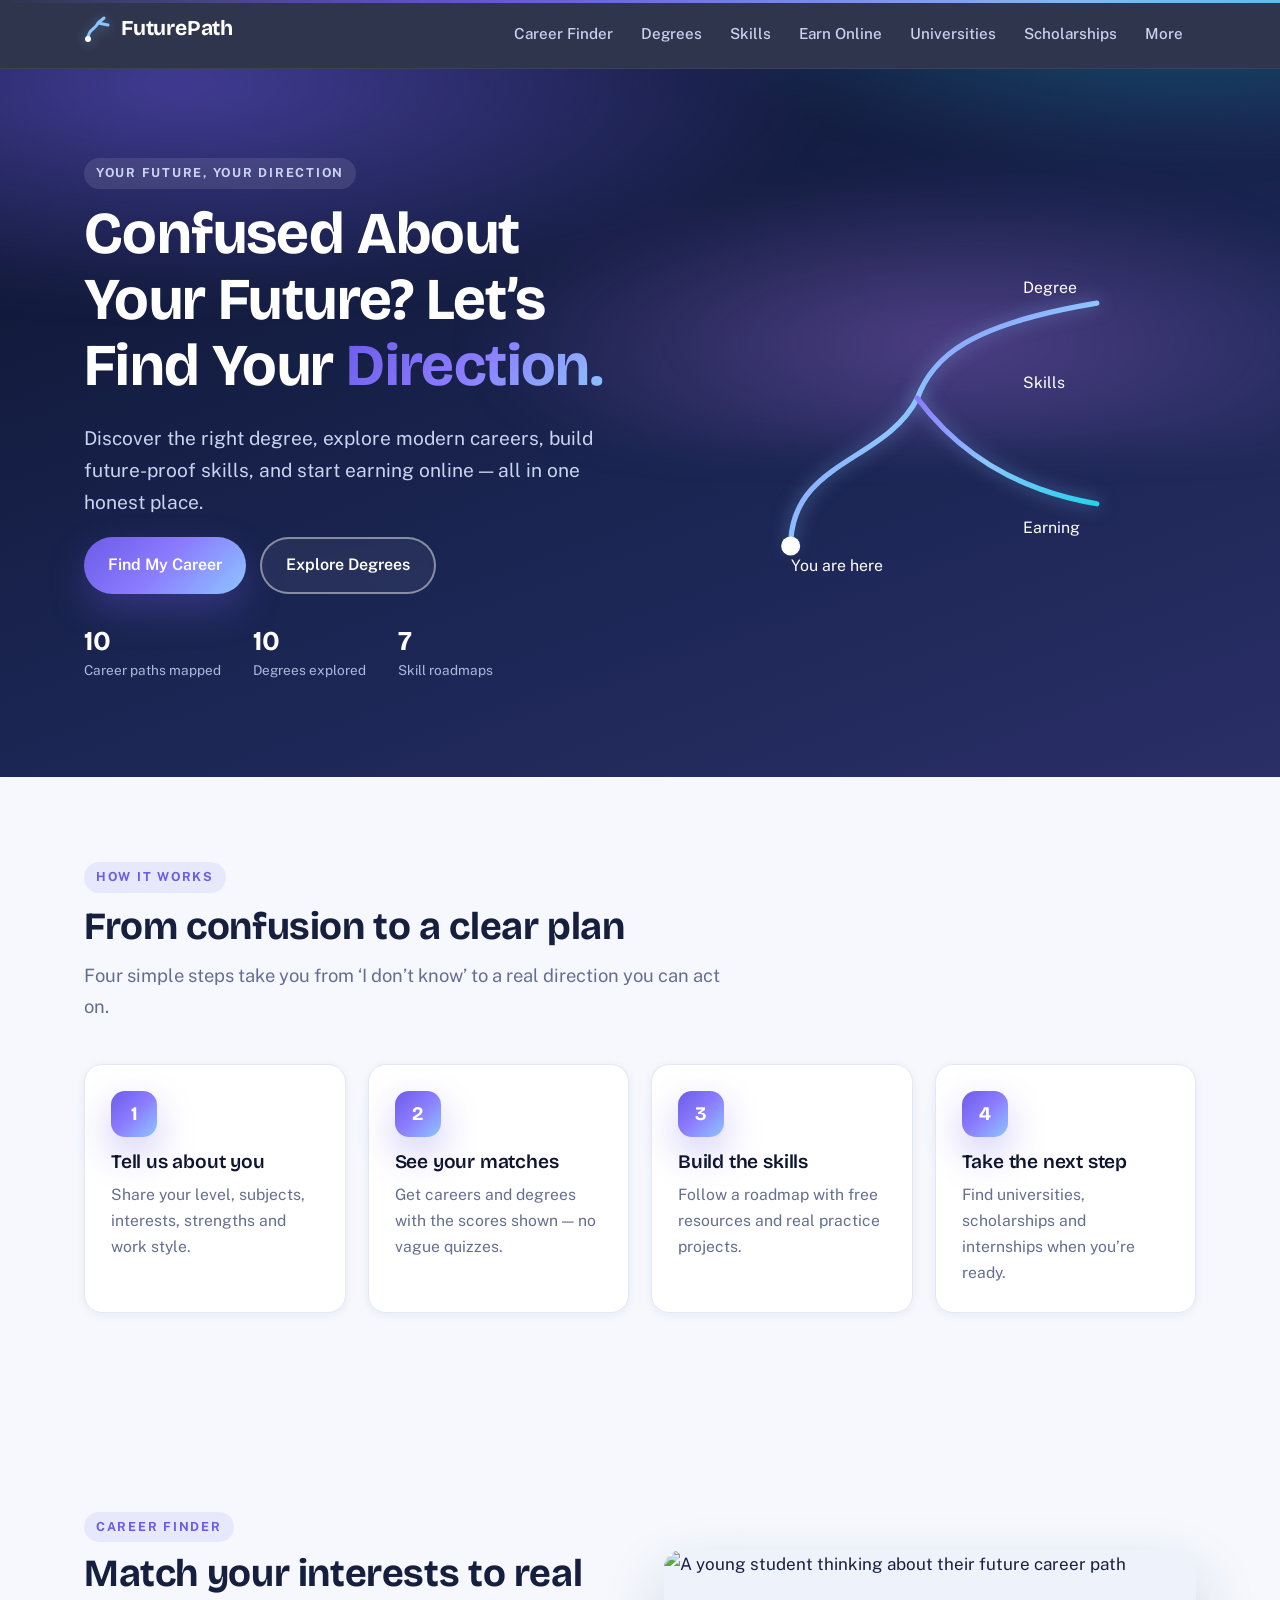
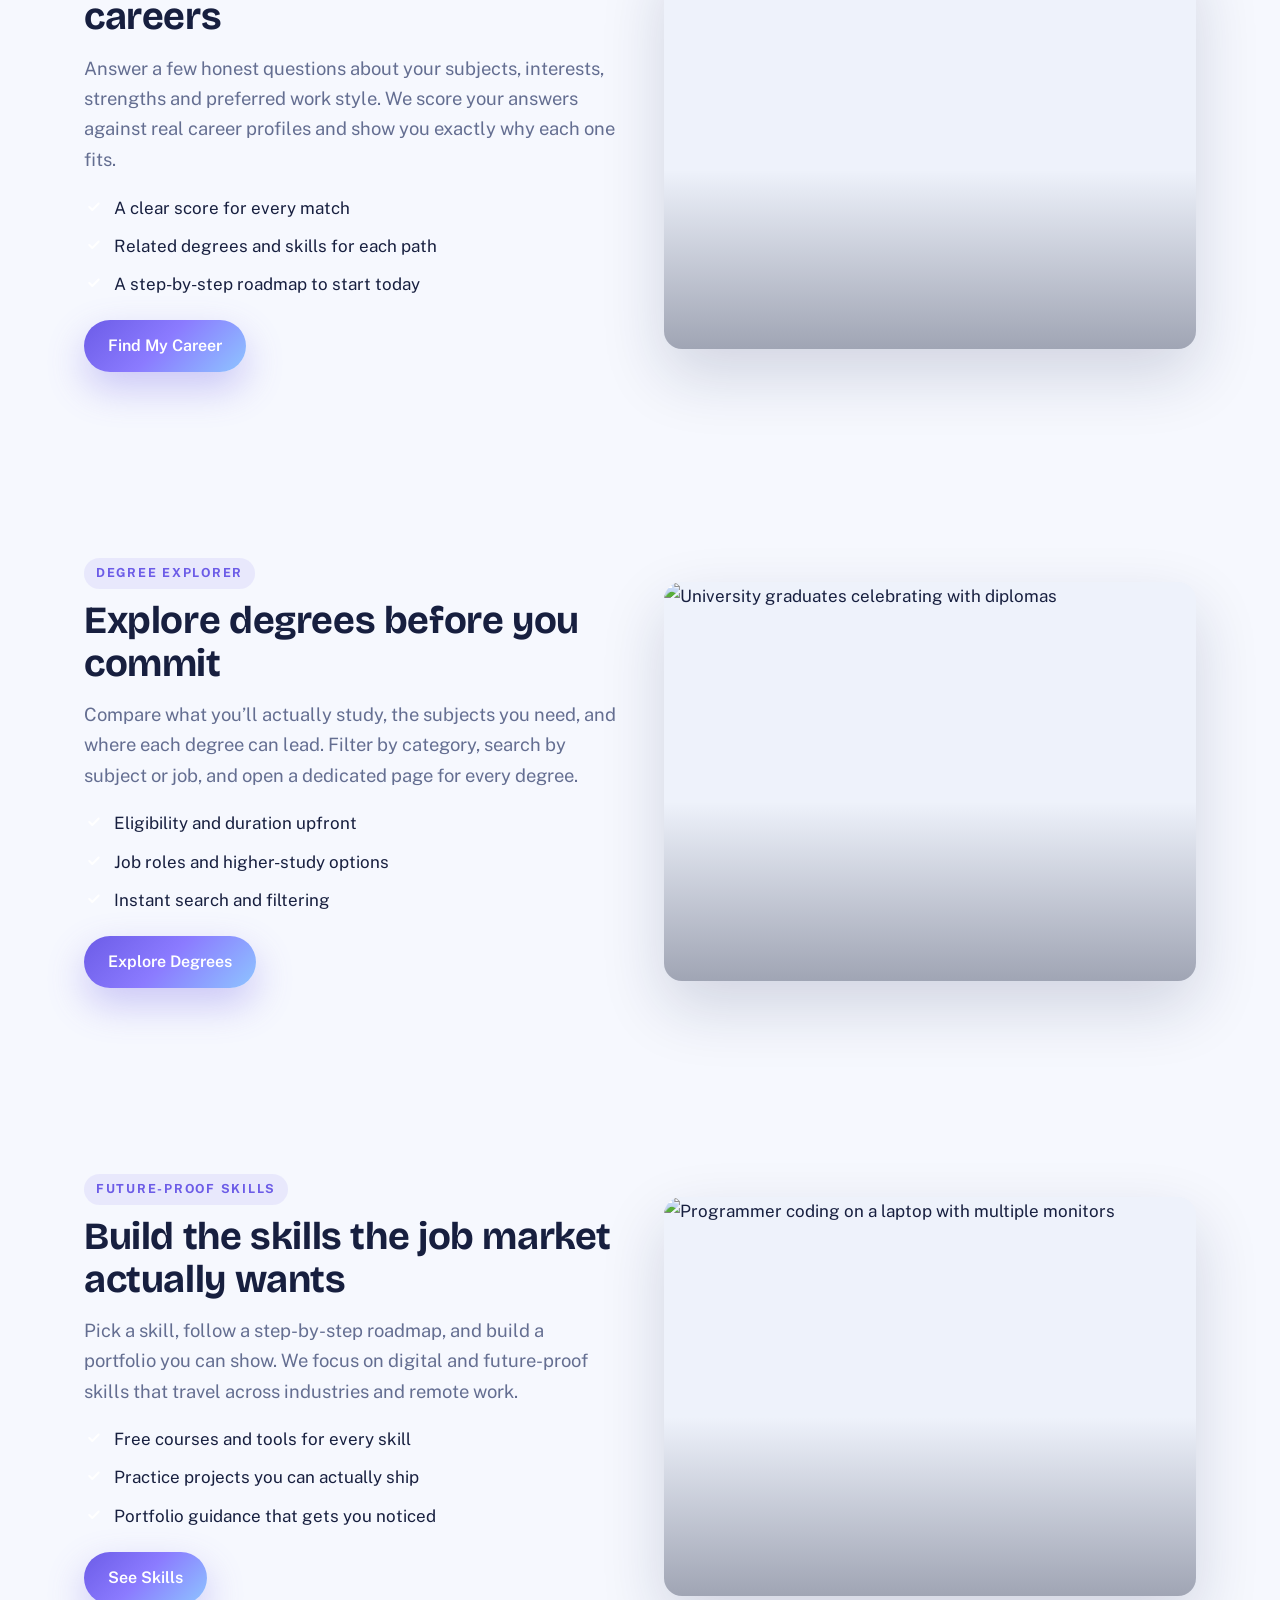
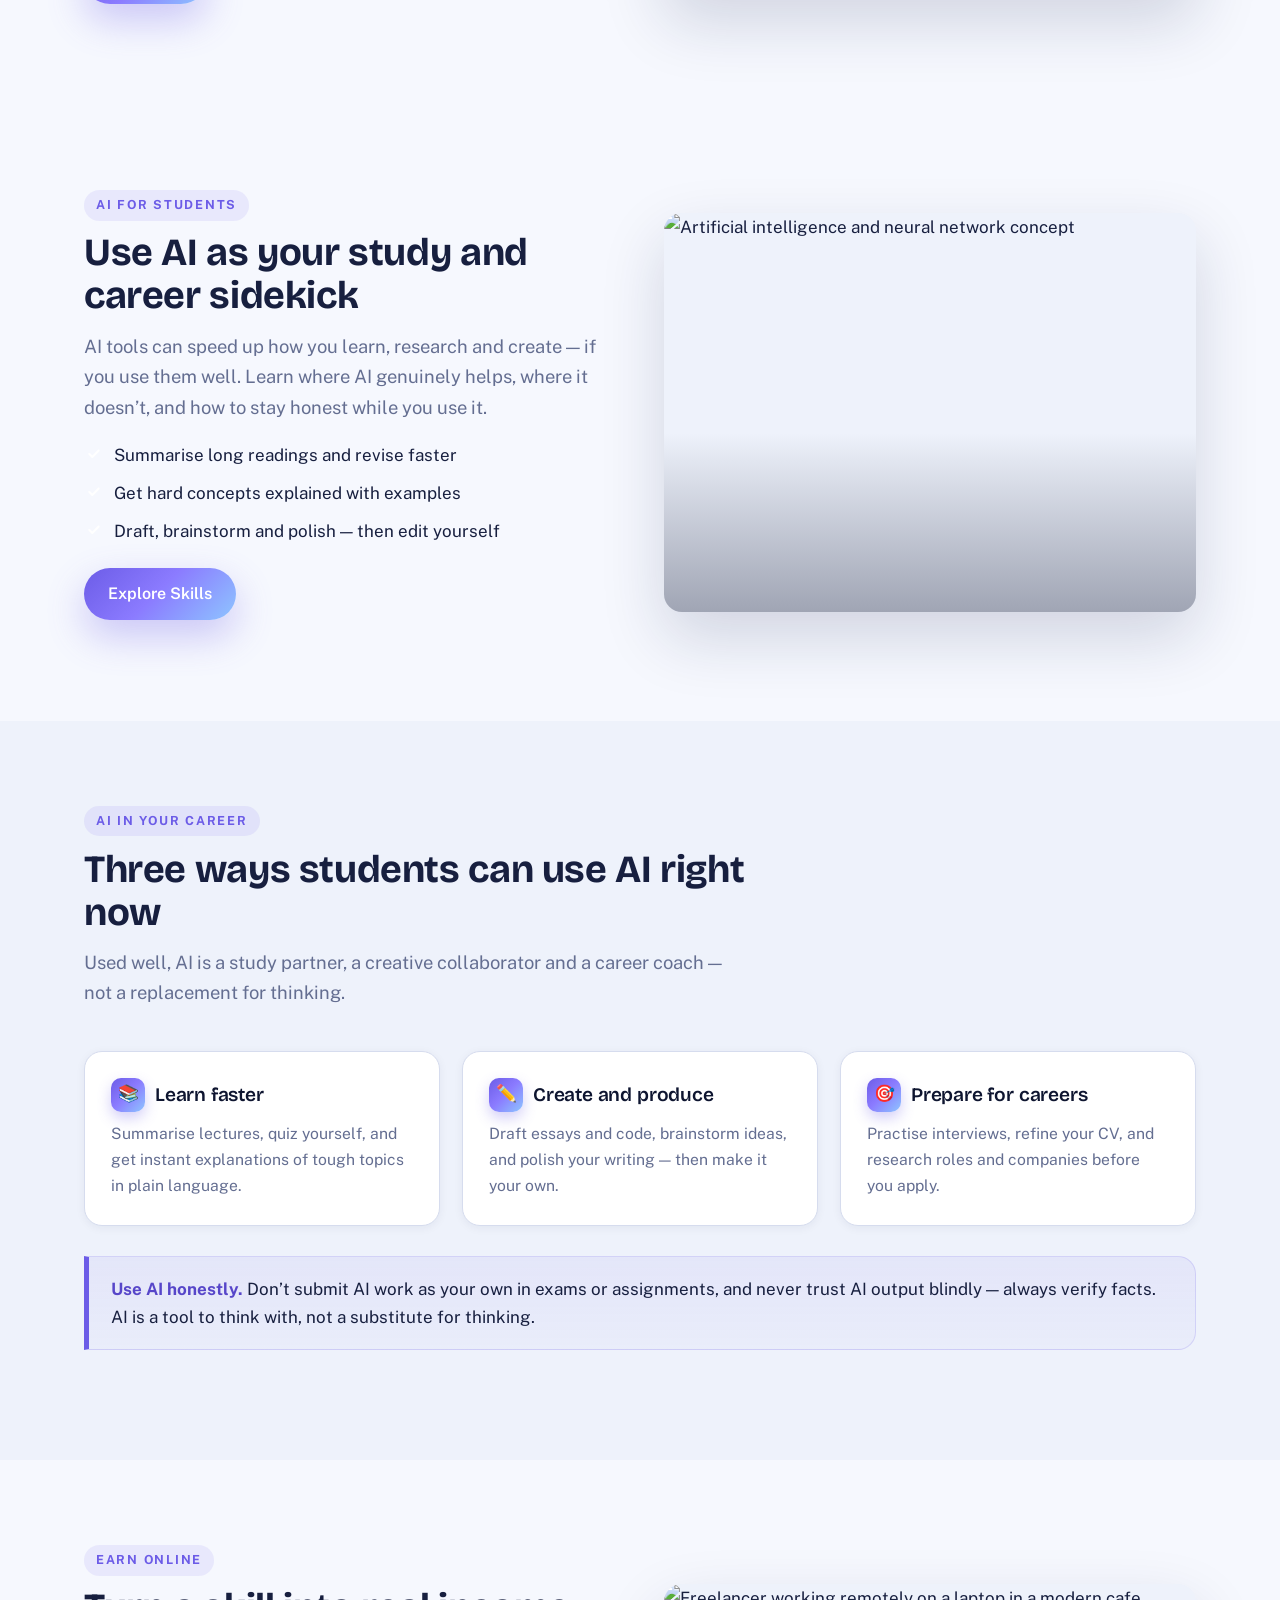
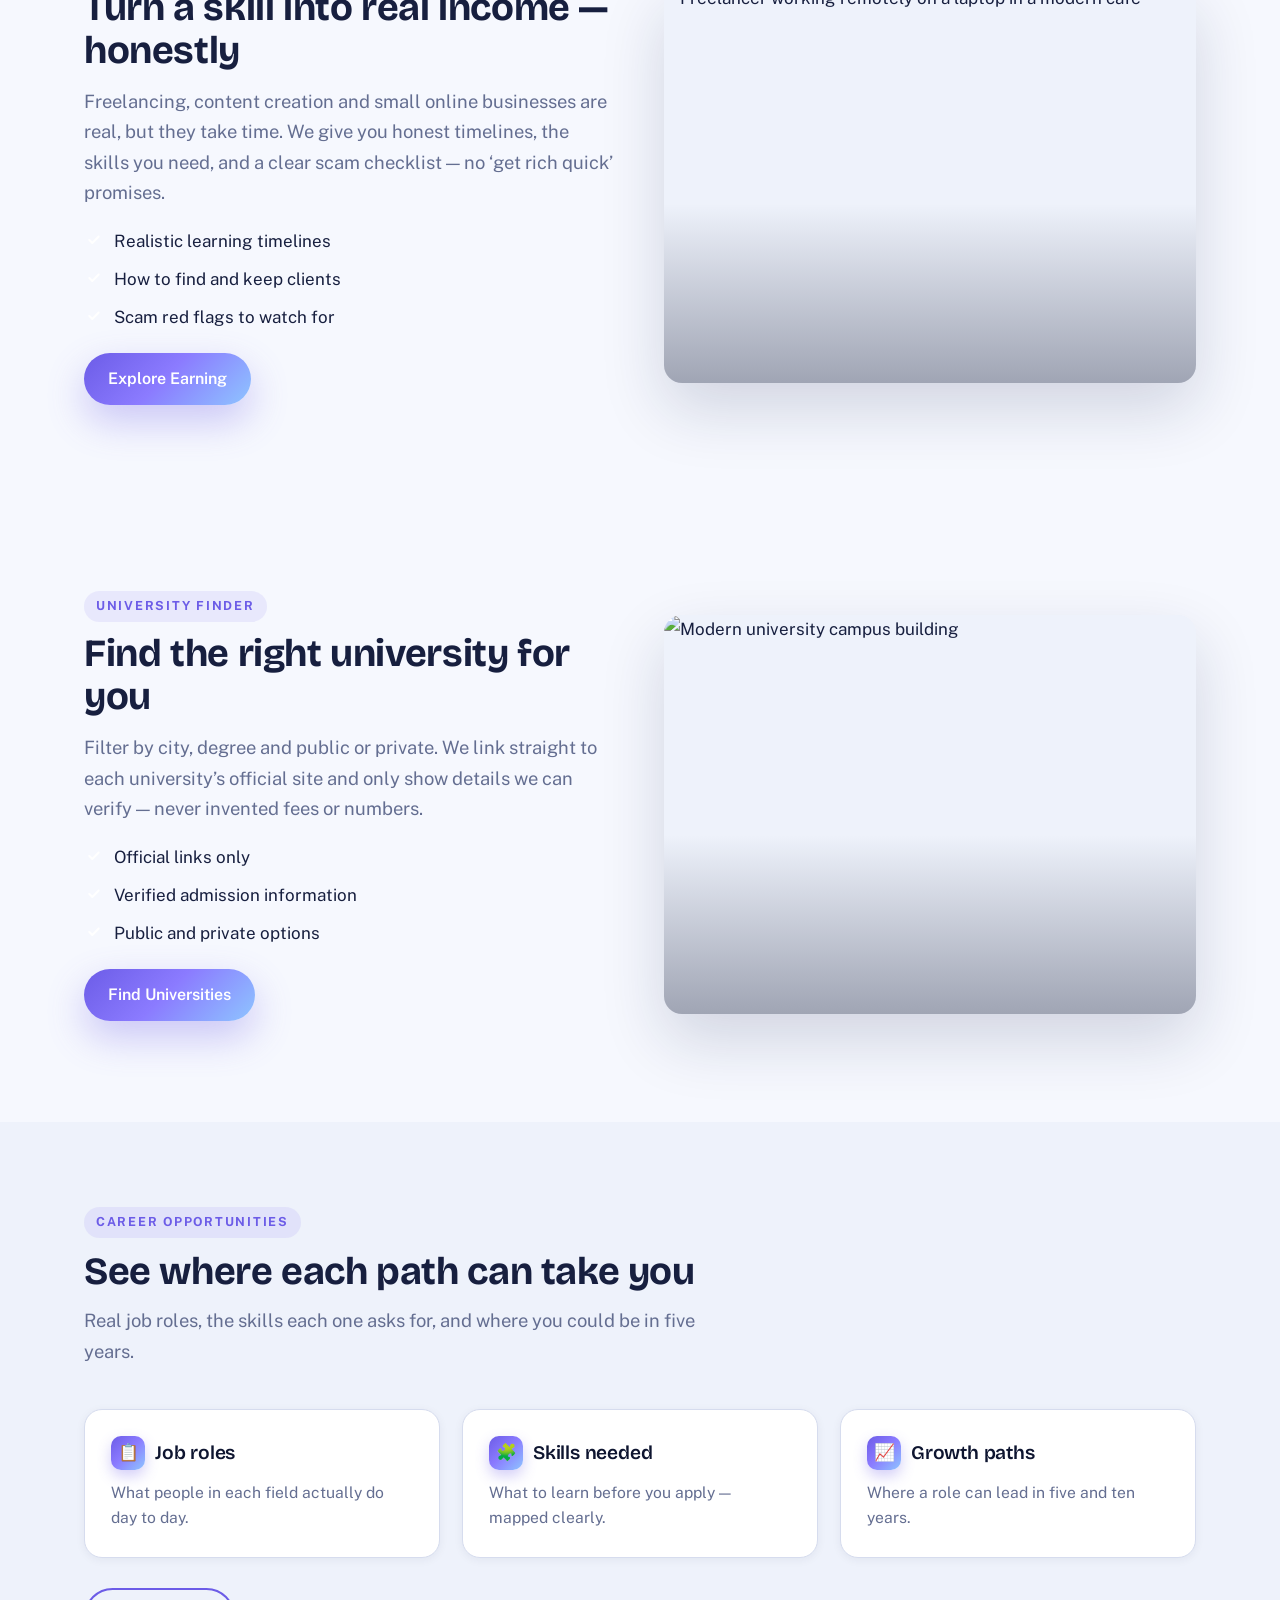
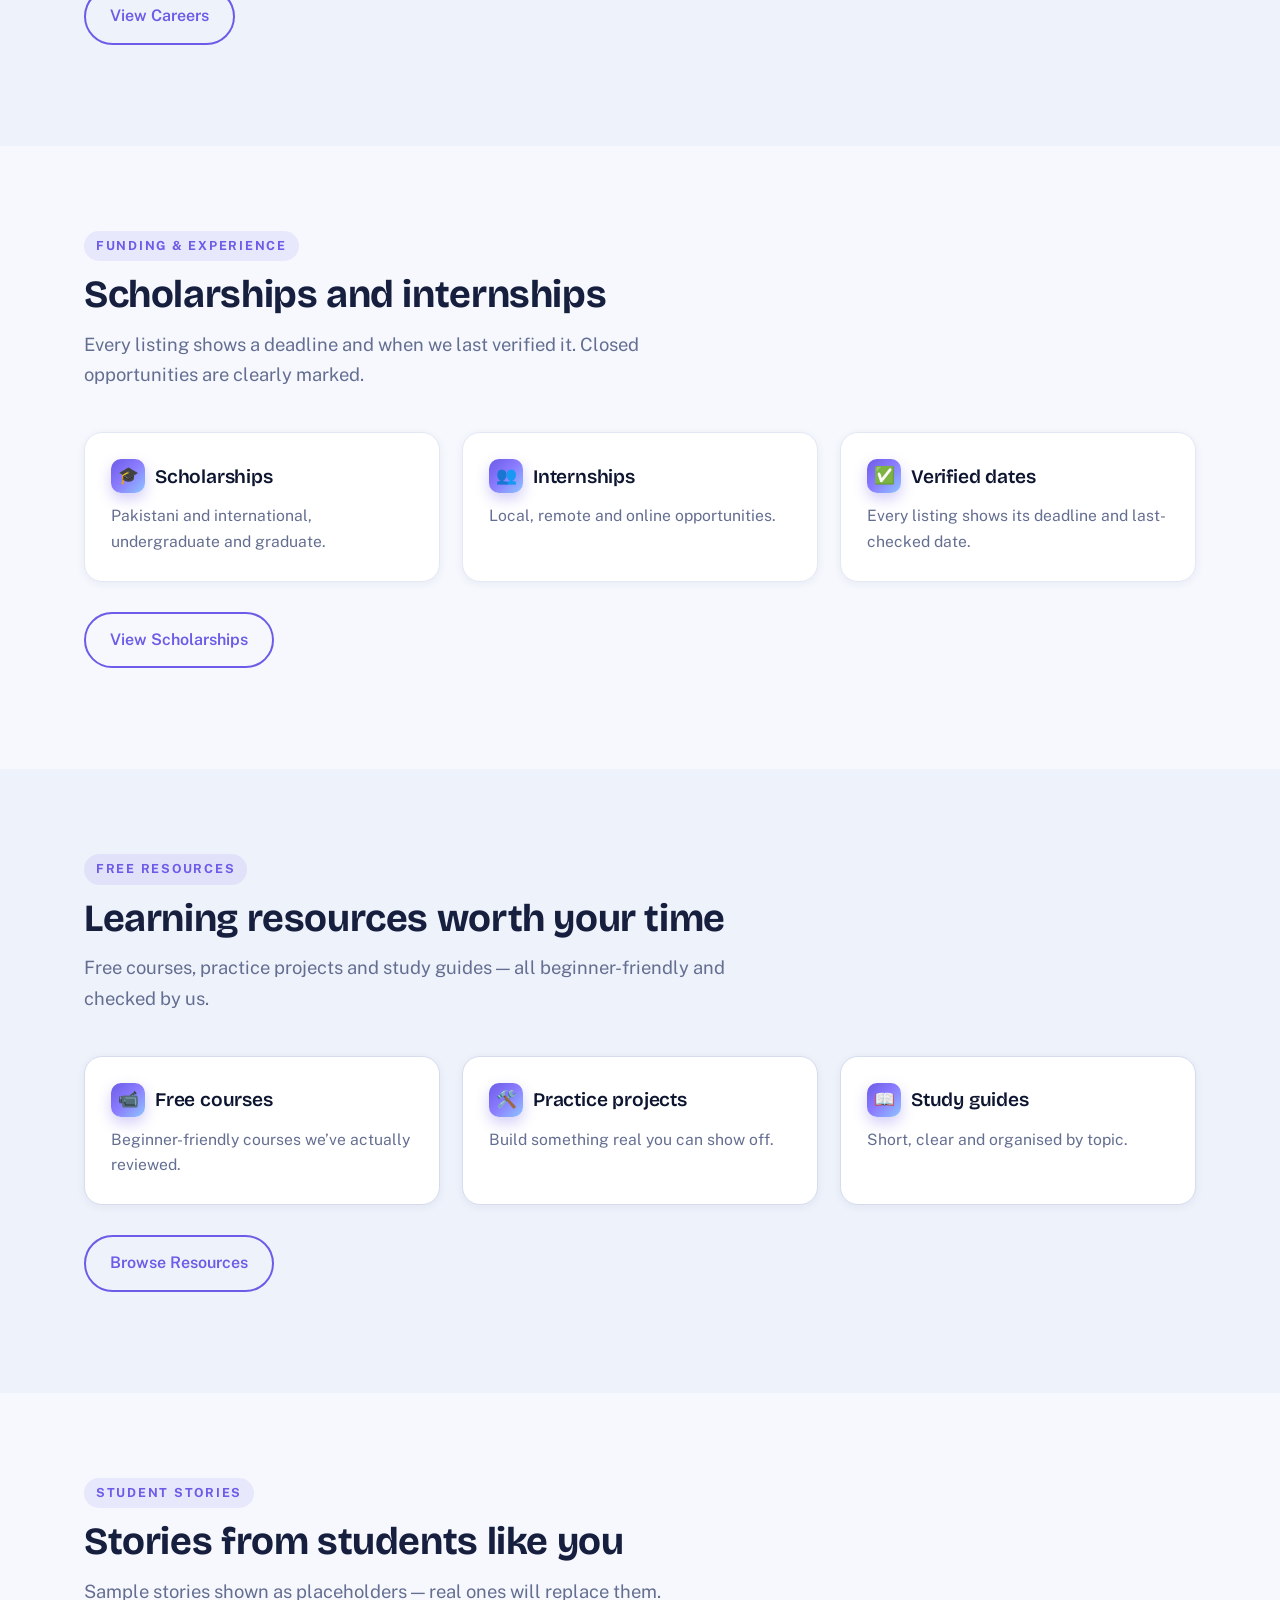
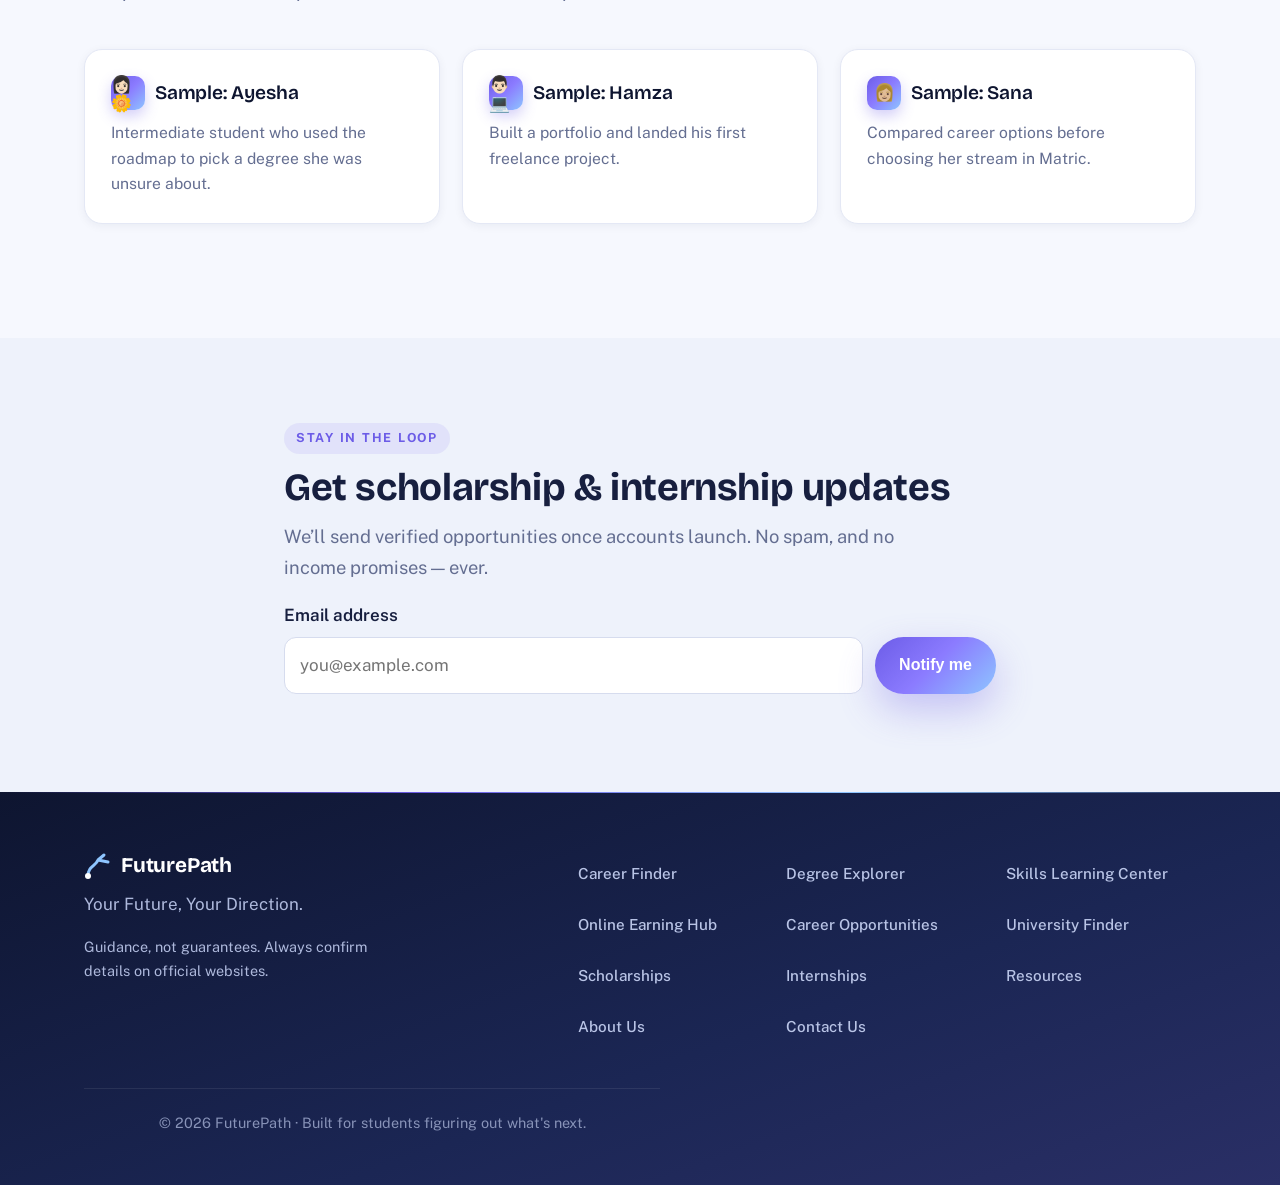
==== index.html @ d5ff1ec5 "Initial Future Path website" ====
<!DOCTYPE html>
<html lang="en"><head><meta charset="utf-8"><meta name="viewport" content="width=device-width,initial-scale=1">
<title>FuturePath</title><meta name="description" content="Discover the right degree, explore careers, learn skills and find opportunities. Your Future, Your Direction.">
<meta property="og:title" content="FuturePath"><meta property="og:description" content="Discover the right degree, explore careers, learn skills and find opportunities. Your Future, Your Direction."><meta property="og:type" content="website">
<meta name="theme-color" content="#0E1530">
<link rel="preconnect" href="https://fonts.googleapis.com"><link rel="preconnect" href="https://fonts.gstatic.com" crossorigin>
<link href="https://fonts.googleapis.com/css2?family=Bricolage+Grotesque:wght@600;700&family=Public+Sans:wght@400;500;600;700&display=swap" rel="stylesheet">
<link rel="stylesheet" href="assets/css/styles.css">
<script>document.documentElement.classList.add('js');window.setTimeout(function(){var e=document.querySelectorAll('.reveal:not(.in)');for(var i=0;i<e.length;i++)e[i].classList.add('in')},2500)</script>
<noscript><style>.reveal{opacity:1!important;transform:none!important}</style></noscript></head><body>
<a class="skip" href="#main">Skip to content</a>
<header class="site-header"><div class="nav-accent" aria-hidden="true"></div><div class="wrap bar">
<a class="logo" href="index.html" aria-label="FuturePath home"><svg width="28" height="28" viewBox="0 0 28 28" aria-hidden="true"><path d="M4 24 C4 14 12 14 14 8 M14 8 L20 3 M14 8 L24 10" fill="none" stroke="#8EC5FF" stroke-width="3" stroke-linecap="round"/><circle cx="4" cy="24" r="3" fill="#fff"/></svg>FuturePath</a>
<button class="menu-btn" aria-expanded="false" aria-controls="nav">Menu</button>
<nav id="nav" aria-label="Main"><a href="career-finder.html">Career Finder</a><a href="degree-explorer.html">Degrees</a><a href="skills.html">Skills</a><a href="online-earning.html">Earn Online</a><a href="universities.html">Universities</a><a href="scholarships.html">Scholarships</a><details class="more"><summary>More</summary><div><a href="careers.html">Careers</a><a href="internships.html">Internships</a><a href="resources.html">Resources</a><a href="about.html">About</a><a href="contact.html">Contact</a></div></details></nav></div></header>
<main id="main"><section class="hero"><div class="wrap hero-grid"><div>
<span class="eyebrow" style="background:rgba(255,255,255,.10);color:#C9D4F2">Your future, your direction</span>
<h1>Confused About Your Future? Let&rsquo;s Find Your <span class="grad">Direction.</span></h1>
<p class="lead">Discover the right degree, explore modern careers, build future-proof skills, and start earning online &mdash; all in one honest place.</p>
<p class="actions"><a class="btn primary" href="career-finder.html">Find My Career</a> <a class="btn ghost" href="degree-explorer.html">Explore Degrees</a></p>
<div class="hero-stats"><div class="hero-stat"><div class="num">10</div><div class="lab">Career paths mapped</div></div><div class="hero-stat"><div class="num">10</div><div class="lab">Degrees explored</div></div><div class="hero-stat"><div class="num">7</div><div class="lab">Skill roadmaps</div></div></div>
</div>
<div class="hero-visual"><svg class="fork" viewBox="0 0 360 300" role="img" aria-label="One starting point splitting into paths: Degree, Skills, Earning"><defs><linearGradient id="forkGrad" x1="0" y1="0" x2="1" y2="1"><stop offset="0" stop-color="#8B7BFF"/><stop offset=".5" stop-color="#8EC5FF"/><stop offset="1" stop-color="#22D3EE"/></linearGradient></defs><path class="p" d="M30 270 C30 190 120 190 150 130"/><path class="p" d="M150 130 C165 90 200 60 320 40"/><path class="p" d="M150 130 C190 130 240 130 320 130"/><path class="p" d="M150 130 C180 170 230 215 320 230"/><circle cx="30" cy="270" r="9" fill="#fff"/><g font-size="15" fill="#fff" font-family="inherit"><text x="30" y="294" text-anchor="start">You are here</text><text x="250" y="30">Degree</text><text x="250" y="120">Skills</text><text x="250" y="258">Earning</text></g></svg></div>
</div></section><section class="sec reveal"><div class="wrap"><div class="section-head"><span class="eyebrow">How it works</span><h2>From confusion to a clear plan</h2><p class="lead">Four simple steps take you from &lsquo;I don&rsquo;t know&rsquo; to a real direction you can act on.</p></div><div class="grid steps"><article class="card step"><div class="num"></div><h3>Tell us about you</h3><p>Share your level, subjects, interests, strengths and work style.</p></article><article class="card step"><div class="num"></div><h3>See your matches</h3><p>Get careers and degrees with the scores shown &mdash; no vague quizzes.</p></article><article class="card step"><div class="num"></div><h3>Build the skills</h3><p>Follow a roadmap with free resources and real practice projects.</p></article><article class="card step"><div class="num"></div><h3>Take the next step</h3><p>Find universities, scholarships and internships when you&rsquo;re ready.</p></article></div></div></section><section class="sec reveal"><div class="wrap"><div class="feature"><div class="feature-text"><span class="eyebrow">Career Finder</span><h2>Match your interests to real careers</h2><p class="lead">Answer a few honest questions about your subjects, interests, strengths and preferred work style. We score your answers against real career profiles and show you exactly why each one fits.</p><ul class="check"><li>A clear score for every match</li><li>Related degrees and skills for each path</li><li>A step-by-step roadmap to start today</li></ul><p><a class="btn primary" href="career-finder.html">Find My Career</a></p></div><div class="feature-img"><img src="https://z-cdn.chatglm.cn/image-search-mcp/images-ppt/4c0a5dc8e8df.jpg" alt="A young student thinking about their future career path" loading="lazy" decoding="async"></div></div></div></section><section class="sec reveal"><div class="wrap"><div class="feature flip"><div class="feature-text"><span class="eyebrow">Degree Explorer</span><h2>Explore degrees before you commit</h2><p class="lead">Compare what you&rsquo;ll actually study, the subjects you need, and where each degree can lead. Filter by category, search by subject or job, and open a dedicated page for every degree.</p><ul class="check"><li>Eligibility and duration upfront</li><li>Job roles and higher-study options</li><li>Instant search and filtering</li></ul><p><a class="btn primary" href="degree-explorer.html">Explore Degrees</a></p></div><div class="feature-img"><img src="https://z-cdn.chatglm.cn/image-search-mcp/images-ppt/dba1de33b1c7.jpg" alt="University graduates celebrating with diplomas" loading="lazy" decoding="async"></div></div></div></section><section class="sec reveal"><div class="wrap"><div class="feature"><div class="feature-text"><span class="eyebrow">Future-proof skills</span><h2>Build the skills the job market actually wants</h2><p class="lead">Pick a skill, follow a step-by-step roadmap, and build a portfolio you can show. We focus on digital and future-proof skills that travel across industries and remote work.</p><ul class="check"><li>Free courses and tools for every skill</li><li>Practice projects you can actually ship</li><li>Portfolio guidance that gets you noticed</li></ul><p><a class="btn primary" href="skills.html">See Skills</a></p></div><div class="feature-img"><img src="https://z-cdn.chatglm.cn/image-search-mcp/images-ppt/49fdfceeddb2.jpg" alt="Programmer coding on a laptop with multiple monitors" loading="lazy" decoding="async"></div></div></div></section><section class="sec reveal"><div class="wrap"><div class="feature flip"><div class="feature-text"><span class="eyebrow">AI for students</span><h2>Use AI as your study and career sidekick</h2><p class="lead">AI tools can speed up how you learn, research and create &mdash; if you use them well. Learn where AI genuinely helps, where it doesn&rsquo;t, and how to stay honest while you use it.</p><ul class="check"><li>Summarise long readings and revise faster</li><li>Get hard concepts explained with examples</li><li>Draft, brainstorm and polish &mdash; then edit yourself</li></ul><p><a class="btn primary" href="skills.html">Explore Skills</a></p></div><div class="feature-img"><img src="https://z-cdn.chatglm.cn/image-search-mcp/images-ppt/c780a0999e3a.jpg" alt="Artificial intelligence and neural network concept" loading="lazy" decoding="async"></div></div></div></section><section class="sec alt reveal"><div class="wrap"><div class="section-head"><span class="eyebrow">AI in your career</span><h2>Three ways students can use AI right now</h2><p class="lead">Used well, AI is a study partner, a creative collaborator and a career coach &mdash; not a replacement for thinking.</p></div><div class="grid"><article class="card"><h3><span class="ic">📚</span>Learn faster</h3><p>Summarise lectures, quiz yourself, and get instant explanations of tough topics in plain language.</p></article><article class="card"><h3><span class="ic">✏️</span>Create and produce</h3><p>Draft essays and code, brainstorm ideas, and polish your writing &mdash; then make it your own.</p></article><article class="card"><h3><span class="ic">🎯</span>Prepare for careers</h3><p>Practise interviews, refine your CV, and research roles and companies before you apply.</p></article></div><div class="note"><strong>Use AI honestly.</strong> Don&rsquo;t submit AI work as your own in exams or assignments, and never trust AI output blindly &mdash; always verify facts. AI is a tool to think with, not a substitute for thinking.</div></div></section><section class="sec reveal"><div class="wrap"><div class="feature"><div class="feature-text"><span class="eyebrow">Earn online</span><h2>Turn a skill into real income &mdash; honestly</h2><p class="lead">Freelancing, content creation and small online businesses are real, but they take time. We give you honest timelines, the skills you need, and a clear scam checklist &mdash; no &lsquo;get rich quick&rsquo; promises.</p><ul class="check"><li>Realistic learning timelines</li><li>How to find and keep clients</li><li>Scam red flags to watch for</li></ul><p><a class="btn primary" href="online-earning.html">Explore Earning</a></p></div><div class="feature-img"><img src="https://z-cdn.chatglm.cn/image-search-mcp/images-ppt/03aef95ce23a.jpg" alt="Freelancer working remotely on a laptop in a modern cafe" loading="lazy" decoding="async"></div></div></div></section><section class="sec reveal"><div class="wrap"><div class="feature flip"><div class="feature-text"><span class="eyebrow">University Finder</span><h2>Find the right university for you</h2><p class="lead">Filter by city, degree and public or private. We link straight to each university&rsquo;s official site and only show details we can verify &mdash; never invented fees or numbers.</p><ul class="check"><li>Official links only</li><li>Verified admission information</li><li>Public and private options</li></ul><p><a class="btn primary" href="universities.html">Find Universities</a></p></div><div class="feature-img"><img src="https://z-cdn.chatglm.cn/image-search-mcp/images-ppt/55fc5fc376a2.jpg" alt="Modern university campus building" loading="lazy" decoding="async"></div></div></div></section><section class="sec alt reveal"><div class="wrap"><div class="section-head"><span class="eyebrow">Career opportunities</span><h2>See where each path can take you</h2><p class="lead">Real job roles, the skills each one asks for, and where you could be in five years.</p></div><div class="grid"><article class="card"><h3><span class="ic">📋</span>Job roles</h3><p>What people in each field actually do day to day.</p></article><article class="card"><h3><span class="ic">🧩</span>Skills needed</h3><p>What to learn before you apply &mdash; mapped clearly.</p></article><article class="card"><h3><span class="ic">📈</span>Growth paths</h3><p>Where a role can lead in five and ten years.</p></article></div><p><a class="btn" href="careers.html">View Careers</a></p></div></section><section class="sec reveal"><div class="wrap"><div class="section-head"><span class="eyebrow">Funding &amp; experience</span><h2>Scholarships and internships</h2><p class="lead">Every listing shows a deadline and when we last verified it. Closed opportunities are clearly marked.</p></div><div class="grid"><article class="card"><h3><span class="ic">🎓</span>Scholarships</h3><p>Pakistani and international, undergraduate and graduate.</p></article><article class="card"><h3><span class="ic">👥</span>Internships</h3><p>Local, remote and online opportunities.</p></article><article class="card"><h3><span class="ic">✅</span>Verified dates</h3><p>Every listing shows its deadline and last-checked date.</p></article></div><p><a class="btn" href="scholarships.html">View Scholarships</a></p></div></section><section class="sec alt reveal"><div class="wrap"><div class="section-head"><span class="eyebrow">Free resources</span><h2>Learning resources worth your time</h2><p class="lead">Free courses, practice projects and study guides &mdash; all beginner-friendly and checked by us.</p></div><div class="grid"><article class="card"><h3><span class="ic">📹</span>Free courses</h3><p>Beginner-friendly courses we&rsquo;ve actually reviewed.</p></article><article class="card"><h3><span class="ic">🛠️</span>Practice projects</h3><p>Build something real you can show off.</p></article><article class="card"><h3><span class="ic">📖</span>Study guides</h3><p>Short, clear and organised by topic.</p></article></div><p><a class="btn" href="resources.html">Browse Resources</a></p></div></section><section class="sec reveal"><div class="wrap"><div class="section-head"><span class="eyebrow">Student stories</span><h2>Stories from students like you</h2><p class="lead">Sample stories shown as placeholders &mdash; real ones will replace them.</p></div><div class="grid"><article class="card"><h3><span class="ic">👩🏻🌼</span>Sample: Ayesha</h3><p>Intermediate student who used the roadmap to pick a degree she was unsure about.</p></article><article class="card"><h3><span class="ic">👨🏻💻</span>Sample: Hamza</h3><p>Built a portfolio and landed his first freelance project.</p></article><article class="card"><h3><span class="ic">👩🏼</span>Sample: Sana</h3><p>Compared career options before choosing her stream in Matric.</p></article></div></div></section><section class="sec alt reveal"><div class="wrap narrow"><span class="eyebrow">Stay in the loop</span><h2>Get scholarship &amp; internship updates</h2><p class="lead">We&rsquo;ll send verified opportunities once accounts launch. No spam, and no income promises &mdash; ever.</p>
<form id="news" novalidate><label for="em">Email address</label><div class="row"><input id="em" type="email" required placeholder="you@example.com"><button class="btn primary" type="submit">Notify me</button></div><p id="msg" role="status" class="small"></p></form></div></section></main>
<footer class="site-footer"><div class="wrap"><div class="footer-top"><div class="brand-col"><strong class="logo-text"><svg width="28" height="28" viewBox="0 0 28 28" aria-hidden="true"><path d="M4 24 C4 14 12 14 14 8 M14 8 L20 3 M14 8 L24 10" fill="none" stroke="#8EC5FF" stroke-width="3" stroke-linecap="round"/><circle cx="4" cy="24" r="3" fill="#fff"/></svg>FuturePath</strong><p>Your Future, Your Direction.</p><p class="small">Guidance, not guarantees. Always confirm details on official websites.</p></div><nav aria-label="Footer"><a href="career-finder.html">Career Finder</a><a href="degree-explorer.html">Degree Explorer</a><a href="skills.html">Skills Learning Center</a><a href="online-earning.html">Online Earning Hub</a><a href="careers.html">Career Opportunities</a><a href="universities.html">University Finder</a><a href="scholarships.html">Scholarships</a><a href="internships.html">Internships</a><a href="resources.html">Resources</a><a href="about.html">About Us</a><a href="contact.html">Contact Us</a></nav></div><p class="footer-bottom">&copy; 2026 FuturePath &middot; Built for students figuring out what's next.</p></div></footer>
<script src="assets/js/main.js"></script><script src="assets/js/data.js"></script><script src="assets/js/app.js"></script></body></html>
---- assets/css/styles.css ----
/* ==========================================================================
   FuturePath — modern redesign
   Palette: deep indigo navy + vibrant violet-indigo brand + sky/cyan accents
   that complement the existing logo stroke (#8EC5FF). Gradients, soft shadows,
   generous spacing, subtle motion.
   ========================================================================== */

:root{
  /* Core surfaces */
  --ink:#0E1530;            /* deepest navy (header / footer / hero base)   */
  --navy:#131C3B;           /* lighter navy for layered depth               */
  --navy-2:#1B2654;         /* card-on-dark                                 */
  --bg:#F6F8FE;             /* page background                              */
  --bg-2:#EEF2FB;           /* alternating section background               */
  --card:#FFFFFF;           /* card surface                                 */
  --ink-text:#171F3F;       /* body text                                    */
  --mute:#646E91;           /* muted text                                   */
  --line:#E4E8F5;           /* hairline borders                             */
  --line-2:#D6DCEE;

  /* Brand */
  --brand:#6C5CE7;          /* violet-indigo primary                        */
  --brand-2:#8B7BFF;        /* lighter violet                               */
  --brand-deep:#5746C9;     /* hover / pressed                              */
  --sky:#8EC5FF;            /* logo stroke — kept for continuity            */
  --cyan:#22D3EE;           /* trendy cyan accent                           */
  --pink:#C77DFF;           /* gradient endpoint                            */

  /* Gradients */
  --grad:linear-gradient(135deg,#6C5CE7 0%,#8B7BFF 48%,#8EC5FF 100%);
  --grad-warm:linear-gradient(135deg,#6C5CE7 0%,#C77DFF 100%);
  --grad-cool:linear-gradient(135deg,#5B8DEF 0%,#22D3EE 100%);
  --grad-dark:linear-gradient(160deg,#0E1530 0%,#1B2654 60%,#2A2F66 100%);

  /* Radii + shadows */
  --r:18px;
  --r-sm:12px;
  --r-pill:999px;
  --sh-sm:0 2px 10px rgba(20,28,74,.06);
  --sh:0 14px 34px rgba(20,28,74,.10);
  --sh-lg:0 26px 64px rgba(20,28,74,.16);
  --sh-brand:0 16px 38px rgba(108,92,231,.32);

  /* Motion */
  --ease:cubic-bezier(.22,.61,.36,1);
  --ease-out:cubic-bezier(.16,1,.3,1);
}

*{box-sizing:border-box}
html{scroll-behavior:smooth;-webkit-text-size-adjust:100%}
body{
  margin:0;
  font:400 1.0625rem/1.65 "Public Sans",system-ui,sans-serif;
  color:var(--ink-text);
  background:var(--bg);
  -webkit-font-smoothing:antialiased;
  text-rendering:optimizeLegibility;
}
h1,h2,h3,h4,.logo,.logo-text{
  font-family:"Bricolage Grotesque","Public Sans",sans-serif;
  line-height:1.12;margin:0 0 .5em;letter-spacing:-.01em;
}
h1{font-size:clamp(2.2rem,5.2vw,3.7rem);font-weight:700}
h2{font-size:clamp(1.7rem,3.1vw,2.4rem);font-weight:700}
h3{font-size:1.2rem;font-weight:600}
p{margin:0 0 1em;max-width:64ch}
.small{font-size:.9rem;color:var(--mute)}
a{color:var(--brand)}

.wrap{max-width:1160px;margin:0 auto;padding:0 24px}
.narrow{max-width:760px}

:focus-visible{outline:3px solid var(--brand-2);outline-offset:3px;border-radius:4px}
.skip{position:absolute;left:-999px;top:0}
.skip:focus{left:12px;top:12px;background:#fff;color:var(--ink);padding:10px 14px;z-index:99;border-radius:8px;box-shadow:var(--sh)}

/* ==========================================================================
   Header + navigation
   ========================================================================== */
.site-header{
  background:rgba(14,21,48,.86);
  backdrop-filter:saturate(160%) blur(14px);
  -webkit-backdrop-filter:saturate(160%) blur(14px);
  position:sticky;top:0;z-index:50;
  border-bottom:1px solid rgba(255,255,255,.06);
}
/* Slow, elegant moving accent line along the very top of the navbar */
.nav-accent{
  position:absolute;left:0;top:0;right:0;height:3px;
  background:linear-gradient(90deg,
    transparent 0%,
    var(--brand) 18%,
    var(--sky) 38%,
    var(--cyan) 58%,
    var(--pink) 78%,
    transparent 100%);
  background-size:220% 100%;
  animation:navFlow 18s linear infinite;
  opacity:.9;
}
@keyframes navFlow{
  0%{background-position:0% 0}
  100%{background-position:220% 0}
}
.bar{display:flex;align-items:center;justify-content:space-between;gap:18px;min-height:68px;position:relative}
.logo{
  display:flex;align-items:center;gap:9px;color:#fff;text-decoration:none;
  font-size:1.32rem;font-weight:700;font-family:"Bricolage Grotesque","Public Sans",sans-serif;
  letter-spacing:-.01em;
}
.logo svg{filter:drop-shadow(0 2px 6px rgba(142,197,255,.4))}
nav a,.more summary{
  color:#C9D2F2;text-decoration:none;padding:9px 13px;border-radius:10px;
  font-size:.95rem;font-weight:500;cursor:pointer;
  transition:color .25s var(--ease),background .25s var(--ease);
  position:relative;
}
nav a:hover,.more summary:hover,nav a[aria-current]{
  color:#fff;background:rgba(255,255,255,.10);
}
nav a[aria-current]::after{
  content:"";position:absolute;left:13px;right:13px;bottom:3px;height:2px;
  background:var(--grad-warm);border-radius:2px;
}
#nav{display:flex;align-items:center;gap:2px}
.more{position:relative}
.more summary{list-style:none}
.more summary::-webkit-details-marker{display:none}
.more div{
  position:absolute;right:0;top:calc(100% + 8px);
  background:var(--navy);border:1px solid rgba(255,255,255,.08);
  border-radius:var(--r-sm);padding:8px;min-width:180px;
  display:flex;flex-direction:column;gap:2px;
  box-shadow:var(--sh-lg);
}
.more div a{padding:9px 12px;border-radius:8px}
.menu-btn{
  display:none;background:rgba(255,255,255,.08);color:#fff;
  border:1px solid rgba(255,255,255,.18);border-radius:10px;
  padding:9px 15px;font:inherit;font-weight:600;cursor:pointer;
}
.menu-btn:hover{background:rgba(255,255,255,.14)}

/* ==========================================================================
   Buttons
   ========================================================================== */
.btn{
  display:inline-flex;align-items:center;justify-content:center;gap:8px;
  padding:13px 24px;border-radius:var(--r-pill);border:2px solid var(--brand);
  color:var(--brand);background:transparent;font-weight:600;font-size:1rem;
  text-decoration:none;cursor:pointer;
  transition:transform .25s var(--ease),box-shadow .25s var(--ease),background .25s var(--ease),color .25s var(--ease);
}
.btn:hover{background:var(--brand);color:#fff;box-shadow:var(--sh-brand);transform:translateY(-2px)}
.btn.primary{background:var(--grad);color:#fff;border:none;box-shadow:var(--sh-brand)}
.btn.primary:hover{transform:translateY(-2px);box-shadow:0 22px 48px rgba(108,92,231,.42)}
.btn.ghost{border-color:rgba(255,255,255,.45);color:#fff;background:rgba(255,255,255,.06);backdrop-filter:blur(4px)}
.btn.ghost:hover{background:var(--sky);color:var(--ink);border-color:var(--sky);box-shadow:0 16px 38px rgba(142,197,255,.34)}

/* ==========================================================================
   Hero
   ========================================================================== */
.hero{
  position:relative;color:#fff;padding:88px 0 96px;
  background:var(--grad-dark);overflow:hidden;
}
.hero::before{
  /* soft aurora glow */
  content:"";position:absolute;inset:-20% -10% auto -10%;height:520px;
  background:radial-gradient(60% 60% at 20% 30%,rgba(108,92,231,.55),transparent 70%),
             radial-gradient(50% 50% at 85% 10%,rgba(34,211,238,.30),transparent 70%),
             radial-gradient(45% 45% at 70% 80%,rgba(199,125,255,.30),transparent 70%);
  filter:blur(20px);pointer-events:none;
}
.hero .wrap{position:relative;z-index:2}
.hero-grid{display:grid;grid-template-columns:1.15fr 1fr;gap:48px;align-items:center}
.hero h1{color:#fff;margin-bottom:.4em}
.hero h1 .grad{background:var(--grad);-webkit-background-clip:text;background-clip:text;-webkit-text-fill-color:transparent}
.hero .lead{color:#C9D4F2;font-size:1.2rem;max-width:46ch}
.hero .actions{display:flex;gap:14px;flex-wrap:wrap;margin-top:8px}
.hero-stats{display:flex;gap:32px;margin-top:34px;flex-wrap:wrap}
.hero-stat .num{font-family:"Bricolage Grotesque",sans-serif;font-size:1.7rem;font-weight:700;color:#fff;line-height:1}
.hero-stat .lab{font-size:.85rem;color:#AEB9DC;margin-top:4px}

/* Hero visual: fork illustration slowed down + photo frame */
.hero-visual{position:relative;display:flex;justify-content:center;align-items:center}
.fork{width:100%;max-width:380px;height:auto;position:relative;z-index:2}
.fork .p{
  fill:none;stroke:url(#forkGrad);stroke-width:5;stroke-linecap:round;
  stroke-dasharray:620;stroke-dashoffset:620;
  /* Slowed to a calm, smooth draw — ~5s, gentle easing */
  animation:draw 5s var(--ease-out) .3s forwards;
  filter:drop-shadow(0 0 8px rgba(142,197,255,.5));
}
@keyframes draw{to{stroke-dashoffset:0}}

/* ==========================================================================
   Sections + section heads
   ========================================================================== */
.sec{padding:84px 0}
.sec.alt{background:var(--bg-2)}
.section-head{max-width:680px;margin-bottom:42px}
.section-head.center{margin-left:auto;margin-right:auto;text-align:center}
.eyebrow{
  display:inline-block;font-size:.78rem;font-weight:700;letter-spacing:.14em;
  text-transform:uppercase;color:var(--brand);margin-bottom:12px;
  background:rgba(108,92,231,.10);padding:5px 12px;border-radius:var(--r-pill);
}
.sec h2{margin-bottom:.35em}
.sec .lead{font-size:1.15rem;color:var(--mute);max-width:60ch}
.section-head.center .lead{margin-left:auto;margin-right:auto}

/* ==========================================================================
   Cards + grid
   ========================================================================== */
.grid{display:grid;grid-template-columns:repeat(auto-fit,minmax(240px,1fr));gap:22px;margin:30px 0}
.card{
  background:var(--card);border:1px solid var(--line);border-radius:var(--r);
  padding:26px;box-shadow:var(--sh-sm);
  transition:transform .35s var(--ease),box-shadow .35s var(--ease),border-color .35s var(--ease);
  position:relative;
}
.card:hover{transform:translateY(-6px);box-shadow:var(--sh);border-color:rgba(108,92,231,.30)}
.card h3{color:var(--ink);display:flex;align-items:center;gap:10px}
.card h3 .ic{
  flex:none;width:34px;height:34px;border-radius:10px;display:grid;place-items:center;
  background:var(--grad);color:#fff;font-size:1.05rem;
  box-shadow:0 6px 14px rgba(108,92,231,.30);
}
.card p{margin:0;color:var(--mute);font-size:.98rem}
.card a{color:var(--brand);font-weight:600}
.card a:hover{text-decoration:underline}
.card ul,.card ol{margin:0 0 1em;padding-left:1.25em;color:var(--mute)}
.card ul li,.card ol li{margin:.3em 0}
.alt .card{border-color:var(--line-2)}

.card.res{border-top:4px solid var(--brand)}
.card.res h3 .ic{display:none}
.card.res h3{font-size:1.3rem}

/* Icon badge grid used on home "how it works" */
.steps{counter-reset:step}
.step{counter-increment:step;position:relative}
.step .num{
  width:46px;height:46px;border-radius:14px;display:grid;place-items:center;
  background:var(--grad);color:#fff;font-family:"Bricolage Grotesque",sans-serif;
  font-weight:700;font-size:1.2rem;margin-bottom:14px;box-shadow:var(--sh-brand);
}
.step .num::before{content:counter(step)}

/* Feature = image + text side by side */
.feature{display:grid;grid-template-columns:1fr 1fr;gap:48px;align-items:center}
.feature.flip .feature-img{order:2}
.feature-img{
  position:relative;border-radius:var(--r);overflow:hidden;
  box-shadow:var(--sh-lg);aspect-ratio:4/3;background:var(--bg-2);
}
.feature-img img{width:100%;height:100%;object-fit:cover;display:block;transition:transform .8s var(--ease)}
.feature:hover .feature-img img{transform:scale(1.05)}
.feature-img::after{
  content:"";position:absolute;inset:0;
  background:linear-gradient(180deg,transparent 55%,rgba(14,21,48,.35));
}
.feature .eyebrow{margin-bottom:10px}
.feature h2{margin-bottom:.4em}
.feature p{color:var(--mute)}
.feature .check{list-style:none;padding:0;margin:18px 0 22px;display:grid;gap:10px}
.feature .check li{display:flex;gap:10px;align-items:flex-start;color:var(--ink-text)}
.feature .check li::before{
  content:"";flex:none;width:20px;height:20px;margin-top:3px;border-radius:50%;
  background:var(--grad) center/14px no-repeat;
  background-image:url("data:image/svg+xml,%3Csvg xmlns='http://www.w3.org/2000/svg' viewBox='0 0 24 24' fill='none' stroke='white' stroke-width='3.5' stroke-linecap='round' stroke-linejoin='round'%3E%3Cpath d='M20 6 9 17l-5-5'/%3E%3C/svg%3E");
}

/* ==========================================================================
   Notes, forms, inputs
   ========================================================================== */
.note{
  background:linear-gradient(180deg,rgba(108,92,231,.08),rgba(108,92,231,.03));
  border:1px solid rgba(108,92,231,.18);border-left:5px solid var(--brand);
  padding:18px 22px;border-radius:0 var(--r) var(--r) 0;margin:26px 0;color:var(--ink-text);
}
.note strong{color:var(--brand-deep)}
form label{display:block;font-weight:600;margin-bottom:8px}
.blk{display:block;margin:8px 0}
.row{display:flex;gap:12px;flex-wrap:wrap}
input,textarea,select{
  flex:1;min-width:220px;padding:13px 15px;border:1px solid var(--line-2);
  border-radius:var(--r-sm);font:inherit;background:#fff;color:var(--ink-text);
  transition:border-color .25s var(--ease),box-shadow .25s var(--ease);
}
input:focus,textarea:focus,select:focus{outline:none;border-color:var(--brand);box-shadow:0 0 0 4px rgba(108,92,231,.15)}
textarea{width:100%;min-height:90px;resize:vertical;margin:6px 0 16px}
select{width:auto;flex:none;cursor:pointer}
fieldset{border:1px solid var(--line);border-radius:var(--r);margin:0 0 20px;padding:16px 20px;background:#fff}
legend{font-weight:700;padding:0 8px;color:var(--ink)}
.opt{display:inline-flex;align-items:center;gap:8px;margin:7px 16px 7px 0;font-weight:400;cursor:pointer}
.opt input{flex:none;min-width:0;width:18px;height:18px;accent-color:var(--brand)}

/* ==========================================================================
   Footer
   ========================================================================== */
.site-footer{
  background:var(--grad-dark);color:#B9C4E6;padding:60px 0 36px;position:relative;overflow:hidden;
}
.site-footer::before{
  content:"";position:absolute;inset:0 0 auto 0;height:1px;
  background:linear-gradient(90deg,transparent,var(--brand),var(--sky),transparent);
}
.site-footer .wrap{display:flex;flex-direction:column}
.site-footer .footer-top{display:grid;grid-template-columns:1.4fr 2fr;gap:40px}
.site-footer .brand-col .logo-text{color:#fff;font-size:1.3rem;display:flex;align-items:center;gap:9px}
.site-footer .brand-col p{color:#AEB9DC;max-width:34ch}
.site-footer nav{display:grid;grid-template-columns:repeat(3,auto);gap:8px 28px}
.site-footer nav a{color:#B9C4E6;text-decoration:none;font-size:.95rem;transition:color .2s}
.site-footer nav a:hover{color:#fff}
.site-footer .small{color:#8893B8}
.footer-bottom{border-top:1px solid rgba(255,255,255,.08);margin-top:40px;padding-top:22px;text-align:center;color:#8893B8;font-size:.9rem}

/* ==========================================================================
   Reveal-on-scroll (progressive enhancement; main.js toggles .in)
   ========================================================================== */
.reveal{transition:opacity .7s var(--ease-out),transform .7s var(--ease-out)}
html.js .reveal{opacity:0;transform:translateY(22px)}
html.js .reveal.in{opacity:1;transform:none}

/* ==========================================================================
   Misc helpers used by app.js / data
   ========================================================================== */
.res{margin:20px 0}
.acc{margin:14px 0;cursor:pointer}
.acc summary{cursor:pointer;list-style:none}
.acc summary::-webkit-details-marker{display:none}
.acc summary h3{display:inline;margin:0}
.acc[open]{border-color:rgba(108,92,231,.30)}
#res:focus{outline:none}
.tag{display:inline-block;font-size:.78rem;font-weight:600;color:var(--brand-deep);background:rgba(108,92,231,.10);padding:4px 10px;border-radius:var(--r-pill);margin:2px 4px 2px 0}
.page-hero{padding:64px 0 32px;background:var(--bg-2)}
.page-hero h1{margin-bottom:.2em}
.page-hero .lead{color:var(--mute)}

/* ==========================================================================
   Responsive
   ========================================================================== */
@media(max-width:900px){
  .hero-grid{grid-template-columns:1fr;gap:36px}
  .hero-visual{order:2}
  .feature,.feature.flip{grid-template-columns:1fr;gap:28px}
  .feature.flip .feature-img{order:0}
  .site-footer .footer-top{grid-template-columns:1fr}
  .site-footer nav{grid-template-columns:repeat(2,auto)}
}
@media(max-width:860px){
  .menu-btn{display:block}
  #nav{
    display:none;position:absolute;left:0;right:0;top:68px;
    background:rgba(14,21,48,.98);backdrop-filter:blur(14px);
    flex-direction:column;align-items:stretch;padding:14px 20px;gap:4px;
    border-bottom:1px solid rgba(255,255,255,.08);box-shadow:var(--sh-lg);
  }
  #nav.open{display:flex}
  #nav a,#nav .more summary{padding:12px 14px}
  nav a[aria-current]::after{display:none}
  .more{width:100%}
  .more div{position:static;box-shadow:none;background:rgba(255,255,255,.04);border:none;margin-top:4px}
}
@media(max-width:560px){
  .sec{padding:60px 0}
  .hero{padding:60px 0 70px}
  .hero-stats{gap:22px}
  .wrap{padding:0 18px}
  .btn{padding:12px 20px}
}

@media(prefers-reduced-motion:reduce){
  .fork .p{animation:none;stroke-dashoffset:0}
  .nav-accent{animation:none}
  .reveal{opacity:1;transform:none;transition:none}
  .feature-img img{transition:none}
  html{scroll-behavior:auto}
}
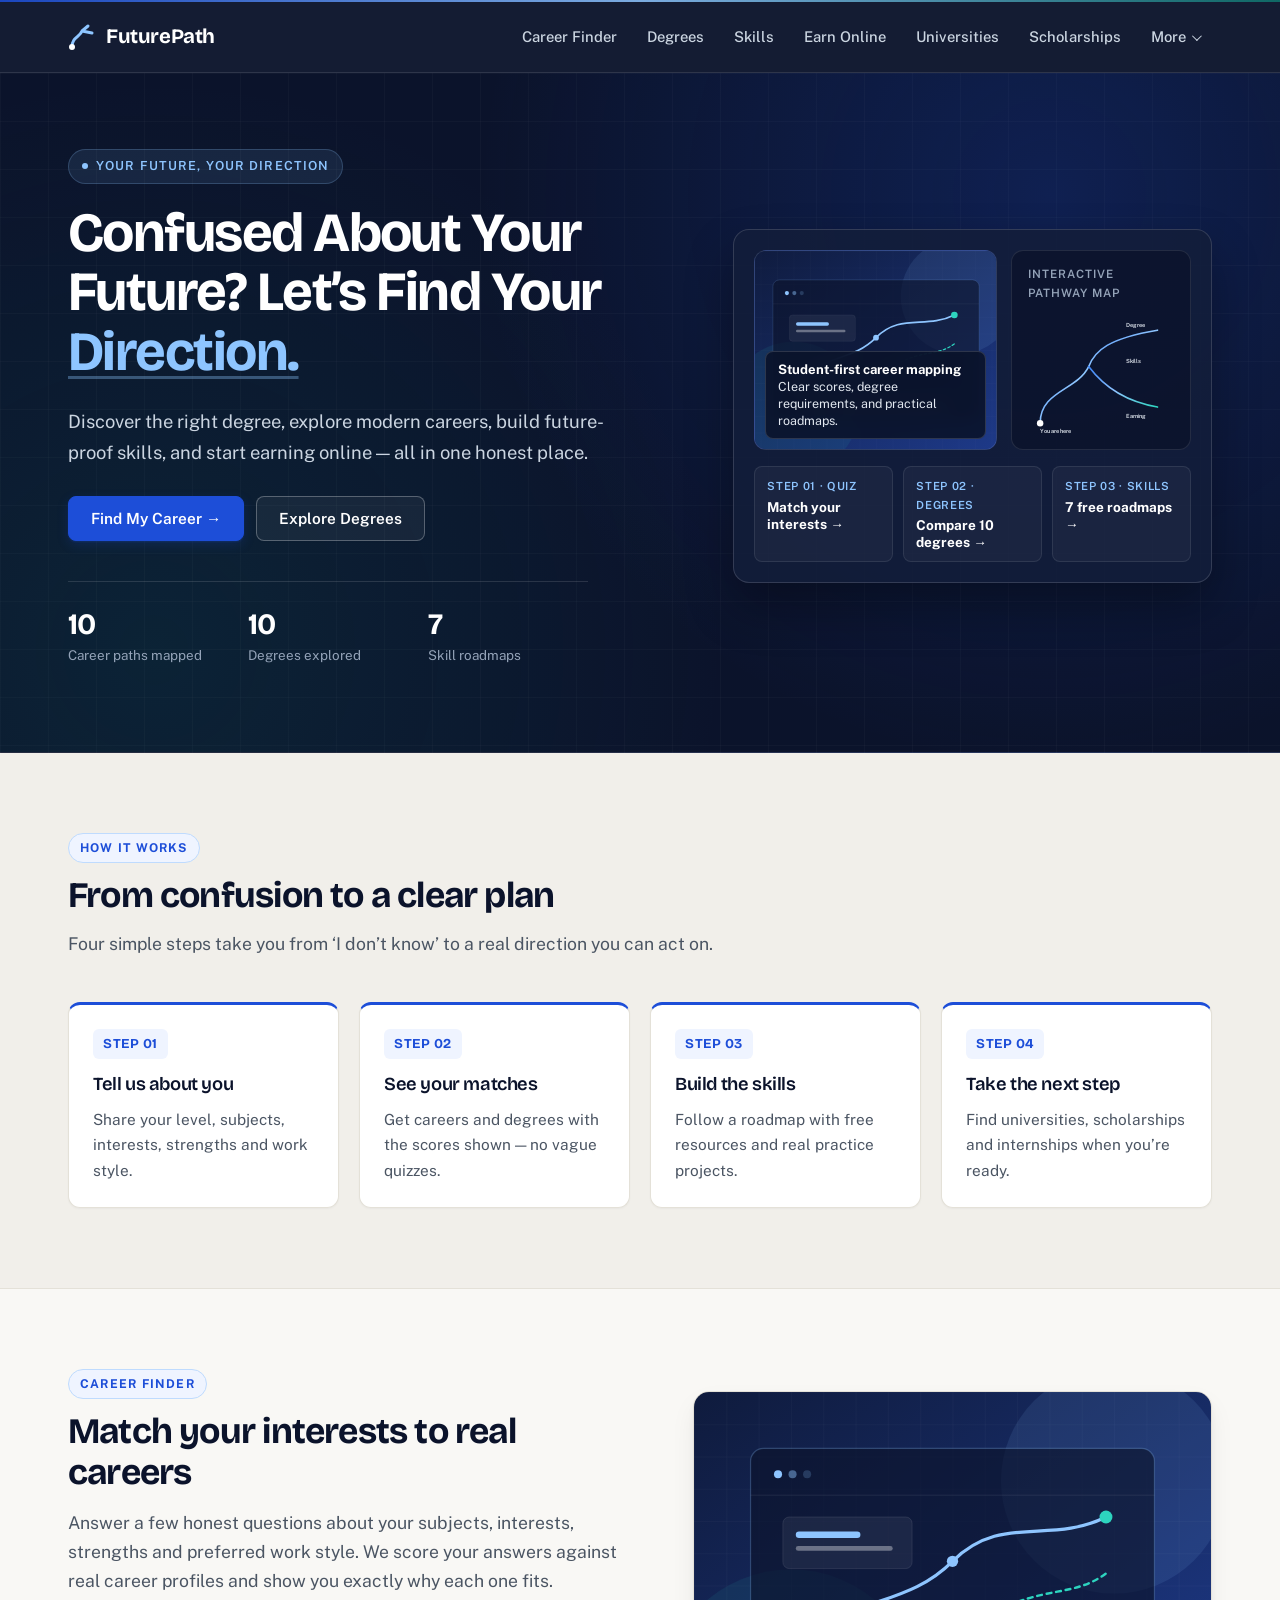
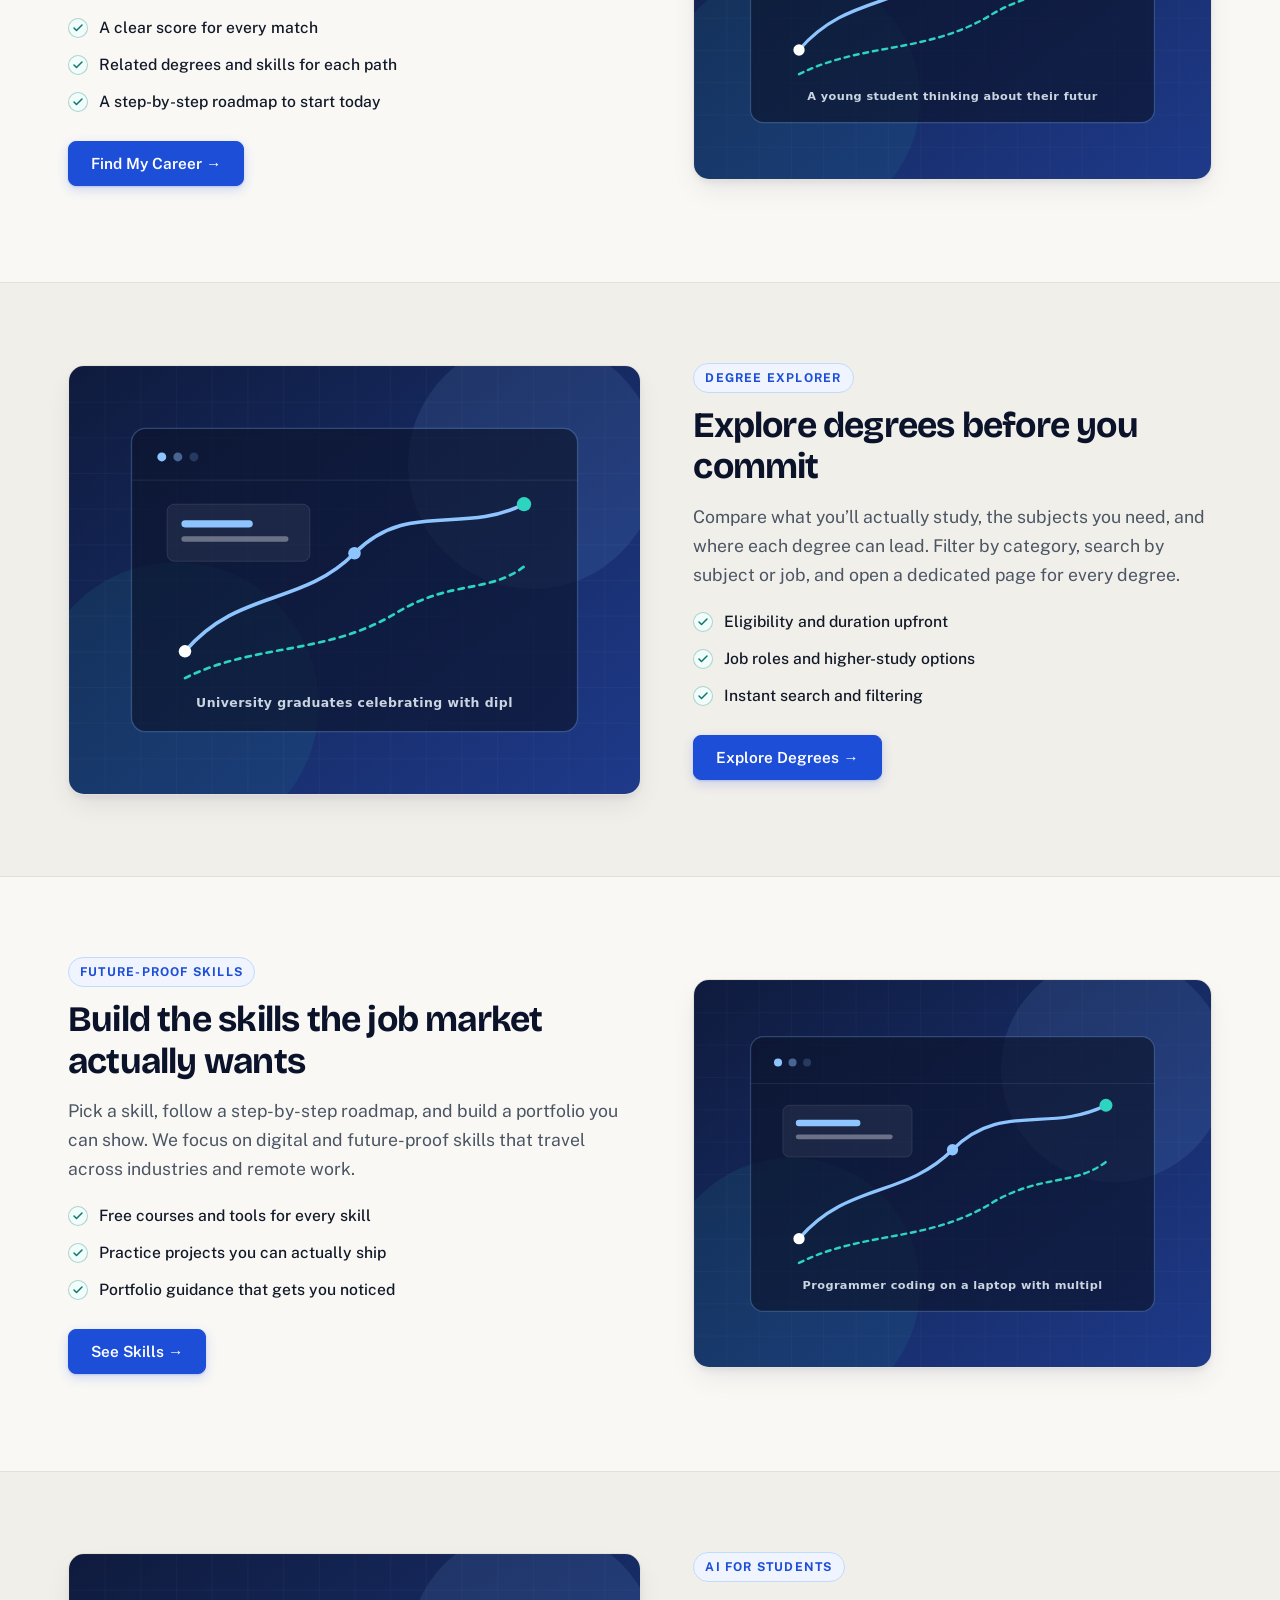
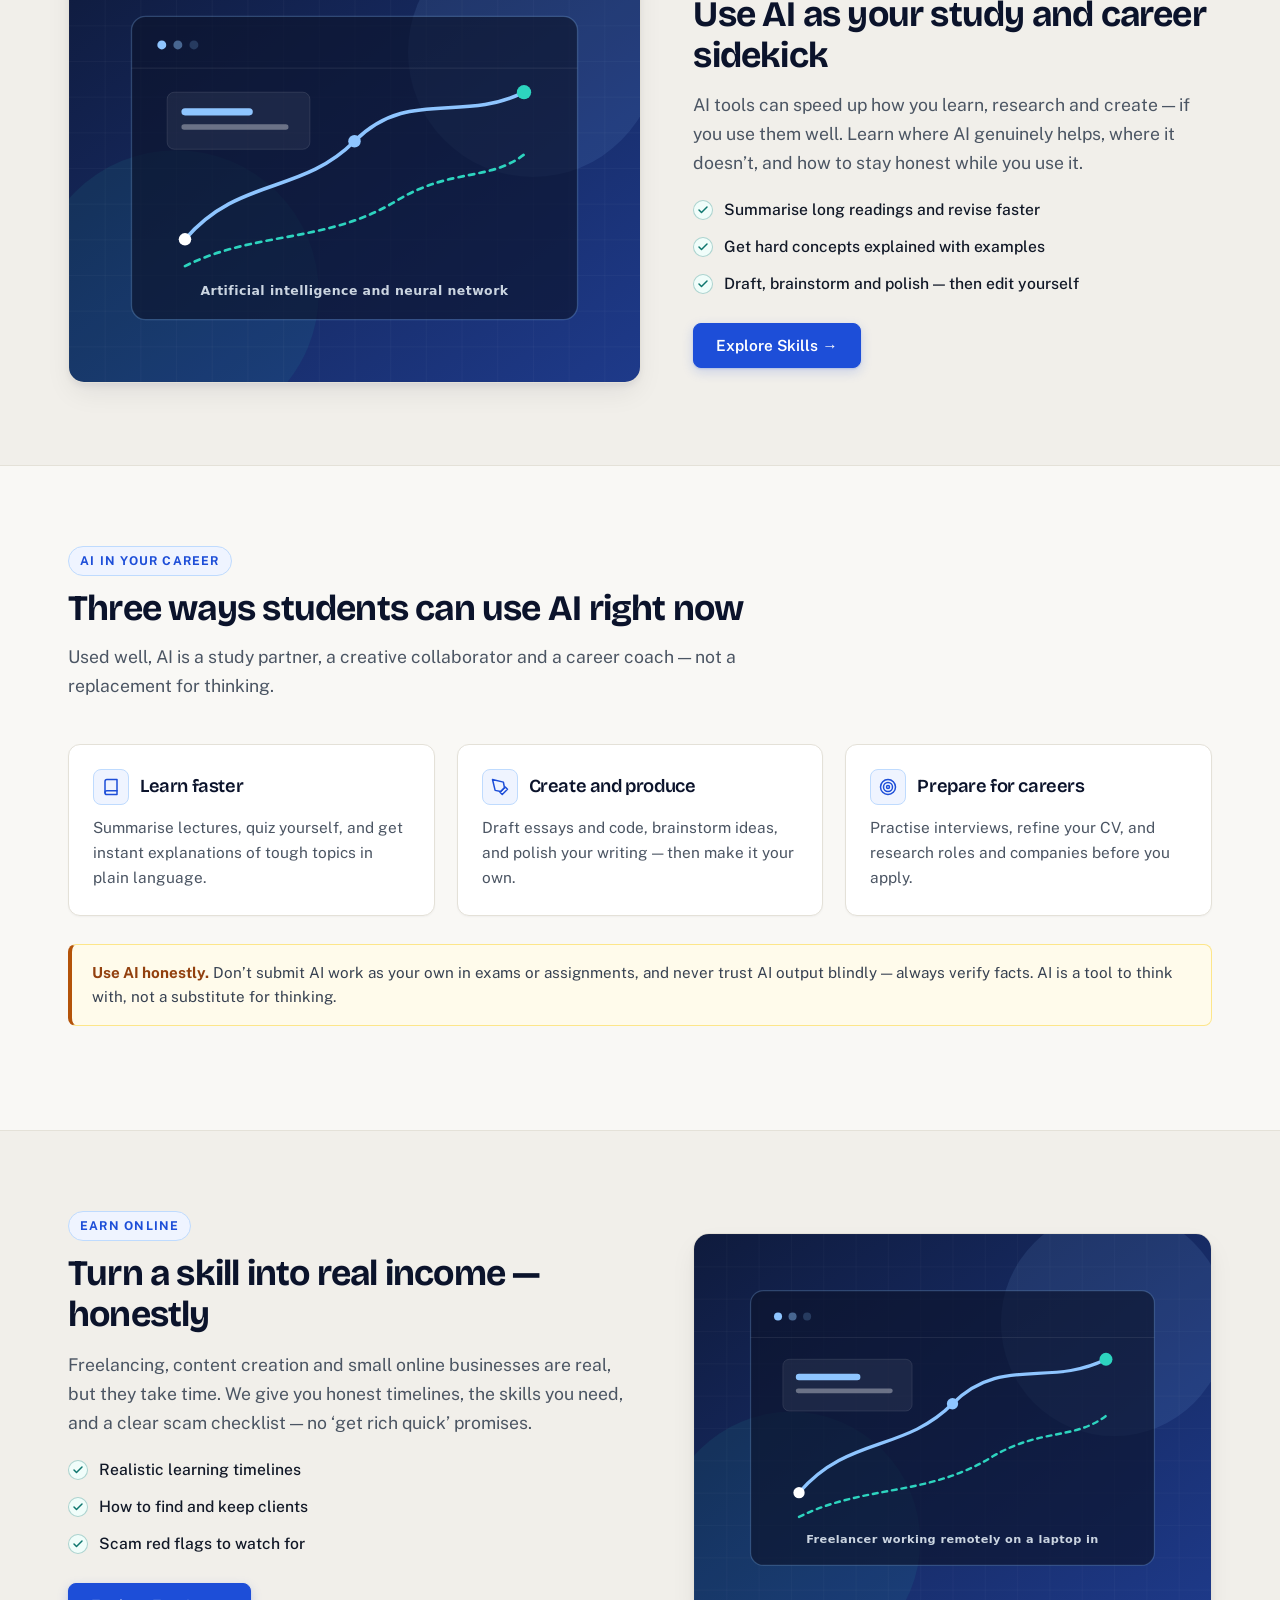
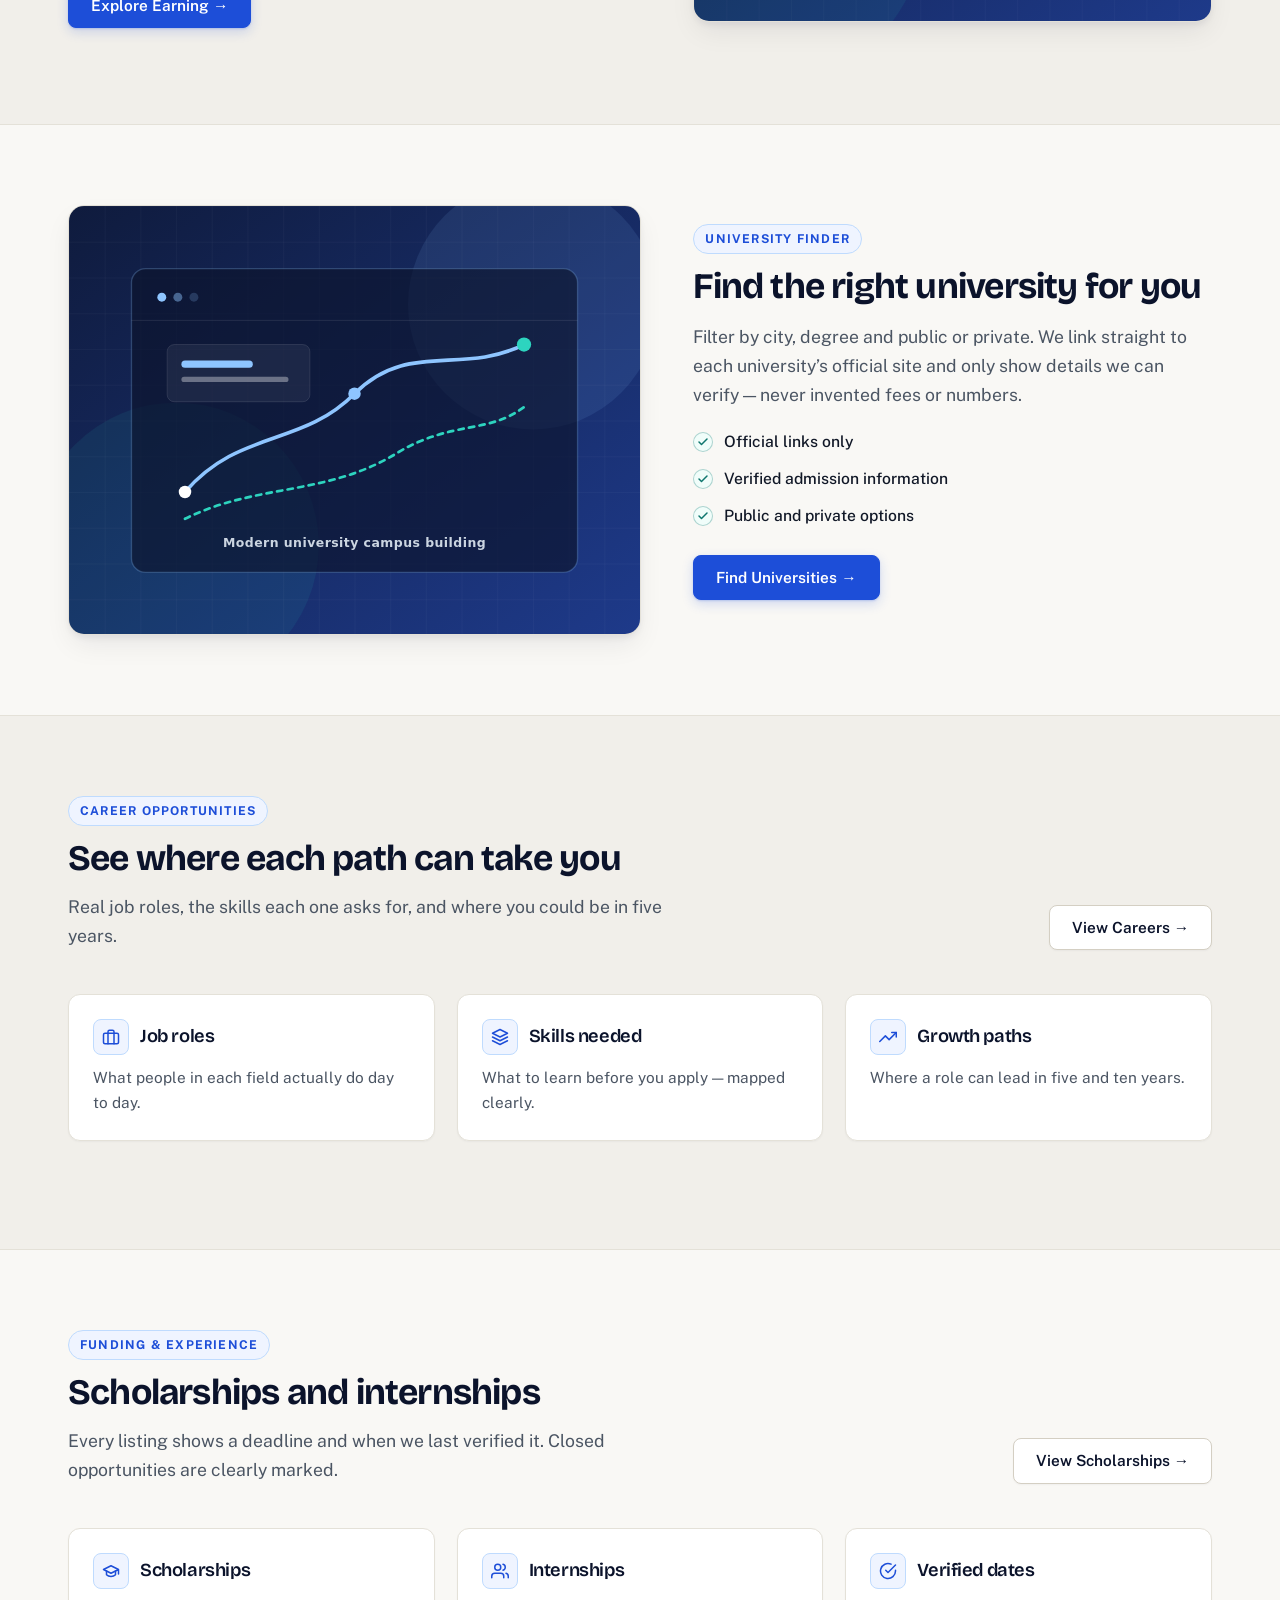
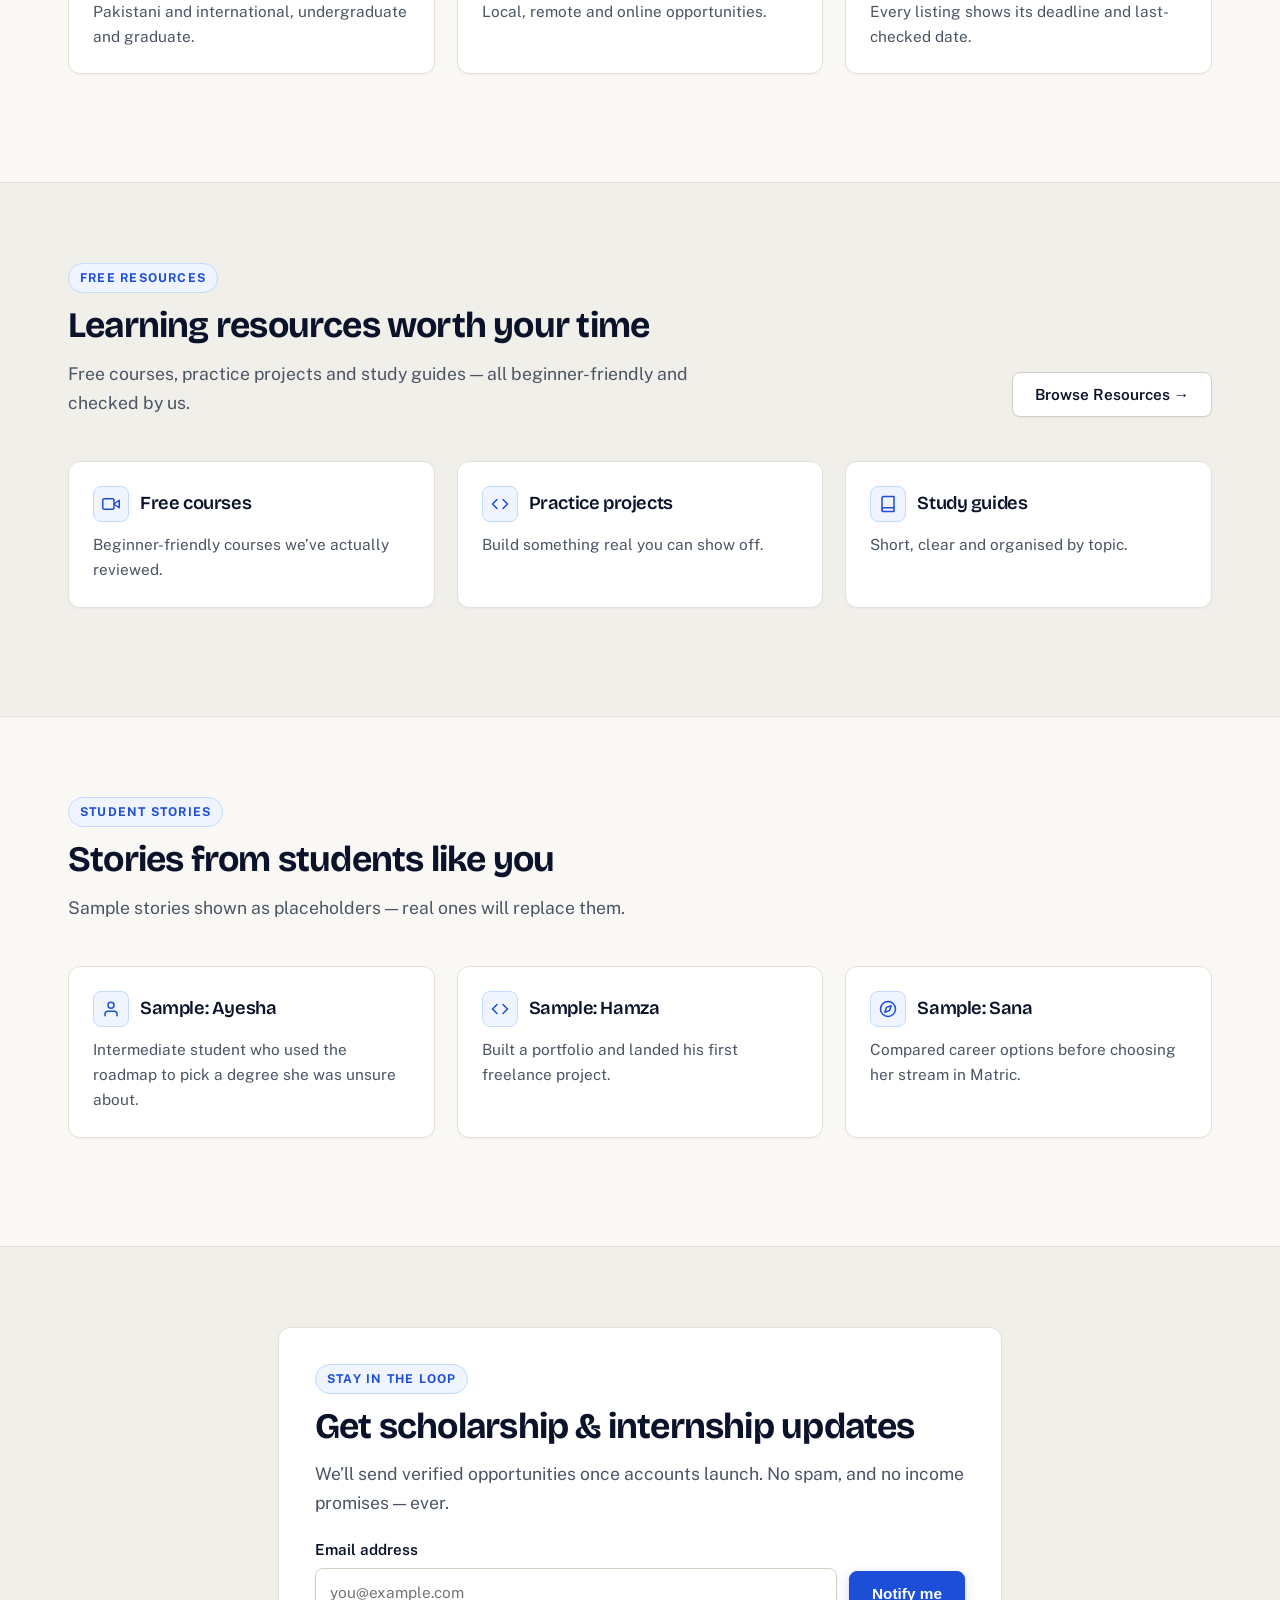
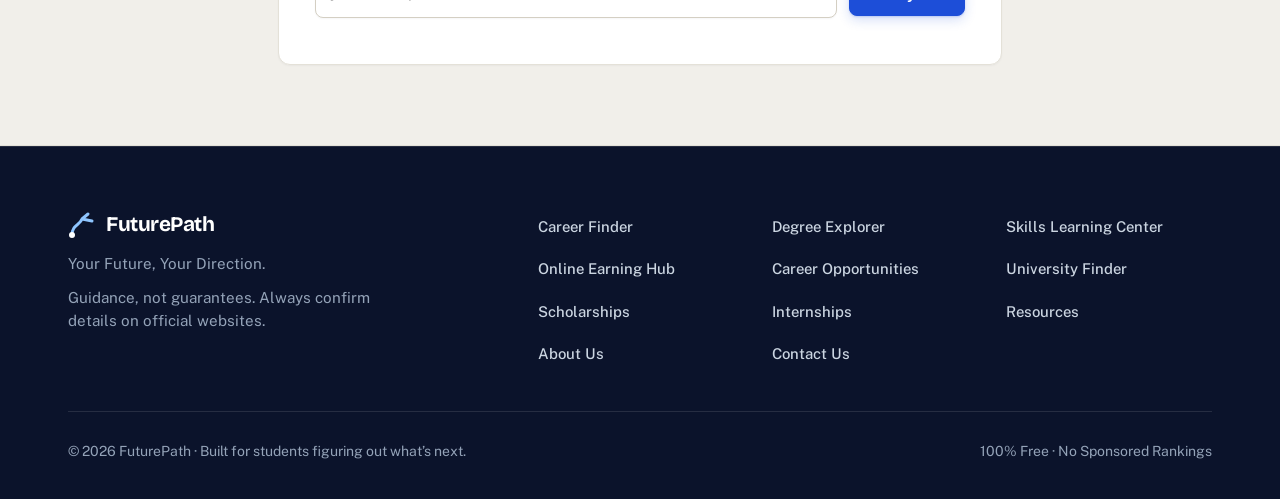
==== commit b498cd70: "Improve FuturePath UI UX redesign" ====
--- a/index.html
+++ b/index.html
@@ -2,7 +2,7 @@
 <html lang="en"><head><meta charset="utf-8"><meta name="viewport" content="width=device-width,initial-scale=1">
 <title>FuturePath</title><meta name="description" content="Discover the right degree, explore careers, learn skills and find opportunities. Your Future, Your Direction.">
 <meta property="og:title" content="FuturePath"><meta property="og:description" content="Discover the right degree, explore careers, learn skills and find opportunities. Your Future, Your Direction."><meta property="og:type" content="website">
-<meta name="theme-color" content="#0E1530">
+<meta name="theme-color" content="#0B132B">
 <link rel="preconnect" href="https://fonts.googleapis.com"><link rel="preconnect" href="https://fonts.gstatic.com" crossorigin>
 <link href="https://fonts.googleapis.com/css2?family=Bricolage+Grotesque:wght@600;700&family=Public+Sans:wght@400;500;600;700&display=swap" rel="stylesheet">
 <link rel="stylesheet" href="assets/css/styles.css">
@@ -14,14 +14,32 @@
 <button class="menu-btn" aria-expanded="false" aria-controls="nav">Menu</button>
 <nav id="nav" aria-label="Main"><a href="career-finder.html">Career Finder</a><a href="degree-explorer.html">Degrees</a><a href="skills.html">Skills</a><a href="online-earning.html">Earn Online</a><a href="universities.html">Universities</a><a href="scholarships.html">Scholarships</a><details class="more"><summary>More</summary><div><a href="careers.html">Careers</a><a href="internships.html">Internships</a><a href="resources.html">Resources</a><a href="about.html">About</a><a href="contact.html">Contact</a></div></details></nav></div></header>
 <main id="main"><section class="hero"><div class="wrap hero-grid"><div>
-<span class="eyebrow" style="background:rgba(255,255,255,.10);color:#C9D4F2">Your future, your direction</span>
+<span class="hero-eyebrow">Your future, your direction</span>
 <h1>Confused About Your Future? Let&rsquo;s Find Your <span class="grad">Direction.</span></h1>
 <p class="lead">Discover the right degree, explore modern careers, build future-proof skills, and start earning online &mdash; all in one honest place.</p>
-<p class="actions"><a class="btn primary" href="career-finder.html">Find My Career</a> <a class="btn ghost" href="degree-explorer.html">Explore Degrees</a></p>
+<p class="actions"><a class="btn primary" href="career-finder.html">Find My Career &rarr;</a> <a class="btn ghost" href="degree-explorer.html">Explore Degrees</a></p>
 <div class="hero-stats"><div class="hero-stat"><div class="num">10</div><div class="lab">Career paths mapped</div></div><div class="hero-stat"><div class="num">10</div><div class="lab">Degrees explored</div></div><div class="hero-stat"><div class="num">7</div><div class="lab">Skill roadmaps</div></div></div>
 </div>
-<div class="hero-visual"><svg class="fork" viewBox="0 0 360 300" role="img" aria-label="One starting point splitting into paths: Degree, Skills, Earning"><defs><linearGradient id="forkGrad" x1="0" y1="0" x2="1" y2="1"><stop offset="0" stop-color="#8B7BFF"/><stop offset=".5" stop-color="#8EC5FF"/><stop offset="1" stop-color="#22D3EE"/></linearGradient></defs><path class="p" d="M30 270 C30 190 120 190 150 130"/><path class="p" d="M150 130 C165 90 200 60 320 40"/><path class="p" d="M150 130 C190 130 240 130 320 130"/><path class="p" d="M150 130 C180 170 230 215 320 230"/><circle cx="30" cy="270" r="9" fill="#fff"/><g font-size="15" fill="#fff" font-family="inherit"><text x="30" y="294" text-anchor="start">You are here</text><text x="250" y="30">Degree</text><text x="250" y="120">Skills</text><text x="250" y="258">Earning</text></g></svg></div>
-</div></section><section class="sec reveal"><div class="wrap"><div class="section-head"><span class="eyebrow">How it works</span><h2>From confusion to a clear plan</h2><p class="lead">Four simple steps take you from &lsquo;I don&rsquo;t know&rsquo; to a real direction you can act on.</p></div><div class="grid steps"><article class="card step"><div class="num"></div><h3>Tell us about you</h3><p>Share your level, subjects, interests, strengths and work style.</p></article><article class="card step"><div class="num"></div><h3>See your matches</h3><p>Get careers and degrees with the scores shown &mdash; no vague quizzes.</p></article><article class="card step"><div class="num"></div><h3>Build the skills</h3><p>Follow a roadmap with free resources and real practice projects.</p></article><article class="card step"><div class="num"></div><h3>Take the next step</h3><p>Find universities, scholarships and internships when you&rsquo;re ready.</p></article></div></div></section><section class="sec reveal"><div class="wrap"><div class="feature"><div class="feature-text"><span class="eyebrow">Career Finder</span><h2>Match your interests to real careers</h2><p class="lead">Answer a few honest questions about your subjects, interests, strengths and preferred work style. We score your answers against real career profiles and show you exactly why each one fits.</p><ul class="check"><li>A clear score for every match</li><li>Related degrees and skills for each path</li><li>A step-by-step roadmap to start today</li></ul><p><a class="btn primary" href="career-finder.html">Find My Career</a></p></div><div class="feature-img"><img src="https://z-cdn.chatglm.cn/image-search-mcp/images-ppt/4c0a5dc8e8df.jpg" alt="A young student thinking about their future career path" loading="lazy" decoding="async"></div></div></div></section><section class="sec reveal"><div class="wrap"><div class="feature flip"><div class="feature-text"><span class="eyebrow">Degree Explorer</span><h2>Explore degrees before you commit</h2><p class="lead">Compare what you&rsquo;ll actually study, the subjects you need, and where each degree can lead. Filter by category, search by subject or job, and open a dedicated page for every degree.</p><ul class="check"><li>Eligibility and duration upfront</li><li>Job roles and higher-study options</li><li>Instant search and filtering</li></ul><p><a class="btn primary" href="degree-explorer.html">Explore Degrees</a></p></div><div class="feature-img"><img src="https://z-cdn.chatglm.cn/image-search-mcp/images-ppt/dba1de33b1c7.jpg" alt="University graduates celebrating with diplomas" loading="lazy" decoding="async"></div></div></div></section><section class="sec reveal"><div class="wrap"><div class="feature"><div class="feature-text"><span class="eyebrow">Future-proof skills</span><h2>Build the skills the job market actually wants</h2><p class="lead">Pick a skill, follow a step-by-step roadmap, and build a portfolio you can show. We focus on digital and future-proof skills that travel across industries and remote work.</p><ul class="check"><li>Free courses and tools for every skill</li><li>Practice projects you can actually ship</li><li>Portfolio guidance that gets you noticed</li></ul><p><a class="btn primary" href="skills.html">See Skills</a></p></div><div class="feature-img"><img src="https://z-cdn.chatglm.cn/image-search-mcp/images-ppt/49fdfceeddb2.jpg" alt="Programmer coding on a laptop with multiple monitors" loading="lazy" decoding="async"></div></div></div></section><section class="sec reveal"><div class="wrap"><div class="feature flip"><div class="feature-text"><span class="eyebrow">AI for students</span><h2>Use AI as your study and career sidekick</h2><p class="lead">AI tools can speed up how you learn, research and create &mdash; if you use them well. Learn where AI genuinely helps, where it doesn&rsquo;t, and how to stay honest while you use it.</p><ul class="check"><li>Summarise long readings and revise faster</li><li>Get hard concepts explained with examples</li><li>Draft, brainstorm and polish &mdash; then edit yourself</li></ul><p><a class="btn primary" href="skills.html">Explore Skills</a></p></div><div class="feature-img"><img src="https://z-cdn.chatglm.cn/image-search-mcp/images-ppt/c780a0999e3a.jpg" alt="Artificial intelligence and neural network concept" loading="lazy" decoding="async"></div></div></div></section><section class="sec alt reveal"><div class="wrap"><div class="section-head"><span class="eyebrow">AI in your career</span><h2>Three ways students can use AI right now</h2><p class="lead">Used well, AI is a study partner, a creative collaborator and a career coach &mdash; not a replacement for thinking.</p></div><div class="grid"><article class="card"><h3><span class="ic">📚</span>Learn faster</h3><p>Summarise lectures, quiz yourself, and get instant explanations of tough topics in plain language.</p></article><article class="card"><h3><span class="ic">✏️</span>Create and produce</h3><p>Draft essays and code, brainstorm ideas, and polish your writing &mdash; then make it your own.</p></article><article class="card"><h3><span class="ic">🎯</span>Prepare for careers</h3><p>Practise interviews, refine your CV, and research roles and companies before you apply.</p></article></div><div class="note"><strong>Use AI honestly.</strong> Don&rsquo;t submit AI work as your own in exams or assignments, and never trust AI output blindly &mdash; always verify facts. AI is a tool to think with, not a substitute for thinking.</div></div></section><section class="sec reveal"><div class="wrap"><div class="feature"><div class="feature-text"><span class="eyebrow">Earn online</span><h2>Turn a skill into real income &mdash; honestly</h2><p class="lead">Freelancing, content creation and small online businesses are real, but they take time. We give you honest timelines, the skills you need, and a clear scam checklist &mdash; no &lsquo;get rich quick&rsquo; promises.</p><ul class="check"><li>Realistic learning timelines</li><li>How to find and keep clients</li><li>Scam red flags to watch for</li></ul><p><a class="btn primary" href="online-earning.html">Explore Earning</a></p></div><div class="feature-img"><img src="https://z-cdn.chatglm.cn/image-search-mcp/images-ppt/03aef95ce23a.jpg" alt="Freelancer working remotely on a laptop in a modern cafe" loading="lazy" decoding="async"></div></div></div></section><section class="sec reveal"><div class="wrap"><div class="feature flip"><div class="feature-text"><span class="eyebrow">University Finder</span><h2>Find the right university for you</h2><p class="lead">Filter by city, degree and public or private. We link straight to each university&rsquo;s official site and only show details we can verify &mdash; never invented fees or numbers.</p><ul class="check"><li>Official links only</li><li>Verified admission information</li><li>Public and private options</li></ul><p><a class="btn primary" href="universities.html">Find Universities</a></p></div><div class="feature-img"><img src="https://z-cdn.chatglm.cn/image-search-mcp/images-ppt/55fc5fc376a2.jpg" alt="Modern university campus building" loading="lazy" decoding="async"></div></div></div></section><section class="sec alt reveal"><div class="wrap"><div class="section-head"><span class="eyebrow">Career opportunities</span><h2>See where each path can take you</h2><p class="lead">Real job roles, the skills each one asks for, and where you could be in five years.</p></div><div class="grid"><article class="card"><h3><span class="ic">📋</span>Job roles</h3><p>What people in each field actually do day to day.</p></article><article class="card"><h3><span class="ic">🧩</span>Skills needed</h3><p>What to learn before you apply &mdash; mapped clearly.</p></article><article class="card"><h3><span class="ic">📈</span>Growth paths</h3><p>Where a role can lead in five and ten years.</p></article></div><p><a class="btn" href="careers.html">View Careers</a></p></div></section><section class="sec reveal"><div class="wrap"><div class="section-head"><span class="eyebrow">Funding &amp; experience</span><h2>Scholarships and internships</h2><p class="lead">Every listing shows a deadline and when we last verified it. Closed opportunities are clearly marked.</p></div><div class="grid"><article class="card"><h3><span class="ic">🎓</span>Scholarships</h3><p>Pakistani and international, undergraduate and graduate.</p></article><article class="card"><h3><span class="ic">👥</span>Internships</h3><p>Local, remote and online opportunities.</p></article><article class="card"><h3><span class="ic">✅</span>Verified dates</h3><p>Every listing shows its deadline and last-checked date.</p></article></div><p><a class="btn" href="scholarships.html">View Scholarships</a></p></div></section><section class="sec alt reveal"><div class="wrap"><div class="section-head"><span class="eyebrow">Free resources</span><h2>Learning resources worth your time</h2><p class="lead">Free courses, practice projects and study guides &mdash; all beginner-friendly and checked by us.</p></div><div class="grid"><article class="card"><h3><span class="ic">📹</span>Free courses</h3><p>Beginner-friendly courses we&rsquo;ve actually reviewed.</p></article><article class="card"><h3><span class="ic">🛠️</span>Practice projects</h3><p>Build something real you can show off.</p></article><article class="card"><h3><span class="ic">📖</span>Study guides</h3><p>Short, clear and organised by topic.</p></article></div><p><a class="btn" href="resources.html">Browse Resources</a></p></div></section><section class="sec reveal"><div class="wrap"><div class="section-head"><span class="eyebrow">Student stories</span><h2>Stories from students like you</h2><p class="lead">Sample stories shown as placeholders &mdash; real ones will replace them.</p></div><div class="grid"><article class="card"><h3><span class="ic">👩🏻🌼</span>Sample: Ayesha</h3><p>Intermediate student who used the roadmap to pick a degree she was unsure about.</p></article><article class="card"><h3><span class="ic">👨🏻💻</span>Sample: Hamza</h3><p>Built a portfolio and landed his first freelance project.</p></article><article class="card"><h3><span class="ic">👩🏼</span>Sample: Sana</h3><p>Compared career options before choosing her stream in Matric.</p></article></div></div></section><section class="sec alt reveal"><div class="wrap narrow"><span class="eyebrow">Stay in the loop</span><h2>Get scholarship &amp; internship updates</h2><p class="lead">We&rsquo;ll send verified opportunities once accounts launch. No spam, and no income promises &mdash; ever.</p>
-<form id="news" novalidate><label for="em">Email address</label><div class="row"><input id="em" type="email" required placeholder="you@example.com"><button class="btn primary" type="submit">Notify me</button></div><p id="msg" role="status" class="small"></p></form></div></section></main>
-<footer class="site-footer"><div class="wrap"><div class="footer-top"><div class="brand-col"><strong class="logo-text"><svg width="28" height="28" viewBox="0 0 28 28" aria-hidden="true"><path d="M4 24 C4 14 12 14 14 8 M14 8 L20 3 M14 8 L24 10" fill="none" stroke="#8EC5FF" stroke-width="3" stroke-linecap="round"/><circle cx="4" cy="24" r="3" fill="#fff"/></svg>FuturePath</strong><p>Your Future, Your Direction.</p><p class="small">Guidance, not guarantees. Always confirm details on official websites.</p></div><nav aria-label="Footer"><a href="career-finder.html">Career Finder</a><a href="degree-explorer.html">Degree Explorer</a><a href="skills.html">Skills Learning Center</a><a href="online-earning.html">Online Earning Hub</a><a href="careers.html">Career Opportunities</a><a href="universities.html">University Finder</a><a href="scholarships.html">Scholarships</a><a href="internships.html">Internships</a><a href="resources.html">Resources</a><a href="about.html">About Us</a><a href="contact.html">Contact Us</a></nav></div><p class="footer-bottom">&copy; 2026 FuturePath &middot; Built for students figuring out what's next.</p></div></footer>
+<div class="hero-visual">
+  <div class="hero-showcase">
+    <div class="hero-photo-row">
+      <div class="hero-photo">
+        <img src="https://z-cdn.chatglm.cn/image-search-mcp/images-ppt/a3d8b6a4eebc.jpg" alt="Students collaborating and planning their academic and career roadmap" decoding="async">
+        <div class="hero-photo-caption"><strong>Student-first career mapping</strong>Clear scores, degree requirements, and practical roadmaps.</div>
+      </div>
+      <div class="hero-pathway-box">
+        <div class="hero-pathway-label">Interactive Pathway Map</div>
+        <svg class="fork" viewBox="0 0 360 300" role="img" aria-label="One starting point splitting into paths: Degree, Skills, Earning"><defs><linearGradient id="forkGrad" x1="0" y1="0" x2="1" y2="1"><stop offset="0" stop-color="#3B82F6"/><stop offset=".5" stop-color="#8EC5FF"/><stop offset="1" stop-color="#2DD4BF"/></linearGradient></defs><path class="p" d="M30 270 C30 190 120 190 150 130"/><path class="p" d="M150 130 C165 90 200 60 320 40"/><path class="p" d="M150 130 C190 130 240 130 320 130"/><path class="p" d="M150 130 C180 170 230 215 320 230"/><circle cx="30" cy="270" r="8" fill="#fff"/><g font-size="14" fill="#E2E8F0" font-family="inherit" font-weight="600"><text x="30" y="294" text-anchor="start">You are here</text><text x="242" y="32">Degree</text><text x="242" y="122">Skills</text><text x="242" y="256">Earning</text></g></svg>
+      </div>
+    </div>
+    <div class="hero-sample-matches">
+      <a class="hero-mini-card" href="career-finder.html"><span class="kicker">Step 01 &middot; Quiz</span><strong>Match your interests &rarr;</strong></a>
+      <a class="hero-mini-card" href="degree-explorer.html"><span class="kicker">Step 02 &middot; Degrees</span><strong>Compare 10 degrees &rarr;</strong></a>
+      <a class="hero-mini-card" href="skills.html"><span class="kicker">Step 03 &middot; Skills</span><strong>7 free roadmaps &rarr;</strong></a>
+    </div>
+  </div>
+</div>
+</div></section><section class="sec alt reveal"><div class="wrap"><div class="section-head"><span class="eyebrow">How it works</span><h2>From confusion to a clear plan</h2><p class="lead">Four simple steps take you from &lsquo;I don&rsquo;t know&rsquo; to a real direction you can act on.</p></div><div class="steps"><article class="card step"><div class="num"></div><h3>Tell us about you</h3><p>Share your level, subjects, interests, strengths and work style.</p></article><article class="card step"><div class="num"></div><h3>See your matches</h3><p>Get careers and degrees with the scores shown &mdash; no vague quizzes.</p></article><article class="card step"><div class="num"></div><h3>Build the skills</h3><p>Follow a roadmap with free resources and real practice projects.</p></article><article class="card step"><div class="num"></div><h3>Take the next step</h3><p>Find universities, scholarships and internships when you&rsquo;re ready.</p></article></div></div></section><section class="sec reveal"><div class="wrap"><div class="feature"><div class="feature-text"><span class="eyebrow">Career Finder</span><h2>Match your interests to real careers</h2><p class="lead">Answer a few honest questions about your subjects, interests, strengths and preferred work style. We score your answers against real career profiles and show you exactly why each one fits.</p><ul class="check"><li>A clear score for every match</li><li>Related degrees and skills for each path</li><li>A step-by-step roadmap to start today</li></ul><p><a class="btn primary" href="career-finder.html">Find My Career &rarr;</a></p></div><div class="feature-img"><img src="https://z-cdn.chatglm.cn/image-search-mcp/images-ppt/4c0a5dc8e8df.jpg" alt="A young student thinking about their future career path" loading="lazy" decoding="async"></div></div></div></section><section class="sec alt reveal"><div class="wrap"><div class="feature flip"><div class="feature-text"><span class="eyebrow">Degree Explorer</span><h2>Explore degrees before you commit</h2><p class="lead">Compare what you&rsquo;ll actually study, the subjects you need, and where each degree can lead. Filter by category, search by subject or job, and open a dedicated page for every degree.</p><ul class="check"><li>Eligibility and duration upfront</li><li>Job roles and higher-study options</li><li>Instant search and filtering</li></ul><p><a class="btn primary" href="degree-explorer.html">Explore Degrees &rarr;</a></p></div><div class="feature-img"><img src="https://z-cdn.chatglm.cn/image-search-mcp/images-ppt/dba1de33b1c7.jpg" alt="University graduates celebrating with diplomas" loading="lazy" decoding="async"></div></div></div></section><section class="sec reveal"><div class="wrap"><div class="feature"><div class="feature-text"><span class="eyebrow">Future-proof skills</span><h2>Build the skills the job market actually wants</h2><p class="lead">Pick a skill, follow a step-by-step roadmap, and build a portfolio you can show. We focus on digital and future-proof skills that travel across industries and remote work.</p><ul class="check"><li>Free courses and tools for every skill</li><li>Practice projects you can actually ship</li><li>Portfolio guidance that gets you noticed</li></ul><p><a class="btn primary" href="skills.html">See Skills &rarr;</a></p></div><div class="feature-img"><img src="https://z-cdn.chatglm.cn/image-search-mcp/images-ppt/49fdfceeddb2.jpg" alt="Programmer coding on a laptop with multiple monitors" loading="lazy" decoding="async"></div></div></div></section><section class="sec alt reveal"><div class="wrap"><div class="feature flip"><div class="feature-text"><span class="eyebrow">AI for students</span><h2>Use AI as your study and career sidekick</h2><p class="lead">AI tools can speed up how you learn, research and create &mdash; if you use them well. Learn where AI genuinely helps, where it doesn&rsquo;t, and how to stay honest while you use it.</p><ul class="check"><li>Summarise long readings and revise faster</li><li>Get hard concepts explained with examples</li><li>Draft, brainstorm and polish &mdash; then edit yourself</li></ul><p><a class="btn primary" href="skills.html">Explore Skills &rarr;</a></p></div><div class="feature-img"><img src="https://z-cdn.chatglm.cn/image-search-mcp/images-ppt/c780a0999e3a.jpg" alt="Artificial intelligence and neural network concept" loading="lazy" decoding="async"></div></div></div></section><section class="sec reveal"><div class="wrap"><div class="section-head"><span class="eyebrow">AI in your career</span><h2>Three ways students can use AI right now</h2><p class="lead">Used well, AI is a study partner, a creative collaborator and a career coach &mdash; not a replacement for thinking.</p></div><div class="grid"><article class="card"><h3><span class="ic"><svg viewBox="0 0 24 24" stroke-linecap="round" stroke-linejoin="round"><path d="M4 19.5A2.5 2.5 0 0 1 6.5 17H20"/><path d="M6.5 2H20v20H6.5A2.5 2.5 0 0 1 4 19.5v-15A2.5 2.5 0 0 1 6.5 2z"/></svg></span>Learn faster</h3><p>Summarise lectures, quiz yourself, and get instant explanations of tough topics in plain language.</p></article><article class="card"><h3><span class="ic"><svg viewBox="0 0 24 24" stroke-linecap="round" stroke-linejoin="round"><path d="M12 19l7-7 3 3-7 7-3-3z"/><path d="M18 13l-1.5-7.5L2 2l3.5 14.5L13 18l5-5z"/></svg></span>Create and produce</h3><p>Draft essays and code, brainstorm ideas, and polish your writing &mdash; then make it your own.</p></article><article class="card"><h3><span class="ic"><svg viewBox="0 0 24 24" stroke-linecap="round" stroke-linejoin="round"><circle cx="12" cy="12" r="10"/><circle cx="12" cy="12" r="6"/><circle cx="12" cy="12" r="2"/></svg></span>Prepare for careers</h3><p>Practise interviews, refine your CV, and research roles and companies before you apply.</p></article></div><div class="note"><strong>Use AI honestly.</strong> Don&rsquo;t submit AI work as your own in exams or assignments, and never trust AI output blindly &mdash; always verify facts. AI is a tool to think with, not a substitute for thinking.</div></div></section><section class="sec alt reveal"><div class="wrap"><div class="feature"><div class="feature-text"><span class="eyebrow">Earn online</span><h2>Turn a skill into real income &mdash; honestly</h2><p class="lead">Freelancing, content creation and small online businesses are real, but they take time. We give you honest timelines, the skills you need, and a clear scam checklist &mdash; no &lsquo;get rich quick&rsquo; promises.</p><ul class="check"><li>Realistic learning timelines</li><li>How to find and keep clients</li><li>Scam red flags to watch for</li></ul><p><a class="btn primary" href="online-earning.html">Explore Earning &rarr;</a></p></div><div class="feature-img"><img src="https://z-cdn.chatglm.cn/image-search-mcp/images-ppt/03aef95ce23a.jpg" alt="Freelancer working remotely on a laptop in a modern cafe" loading="lazy" decoding="async"></div></div></div></section><section class="sec reveal"><div class="wrap"><div class="feature flip"><div class="feature-text"><span class="eyebrow">University Finder</span><h2>Find the right university for you</h2><p class="lead">Filter by city, degree and public or private. We link straight to each university&rsquo;s official site and only show details we can verify &mdash; never invented fees or numbers.</p><ul class="check"><li>Official links only</li><li>Verified admission information</li><li>Public and private options</li></ul><p><a class="btn primary" href="universities.html">Find Universities &rarr;</a></p></div><div class="feature-img"><img src="https://z-cdn.chatglm.cn/image-search-mcp/images-ppt/55fc5fc376a2.jpg" alt="Modern university campus building" loading="lazy" decoding="async"></div></div></div></section><section class="sec alt reveal"><div class="wrap"><div class="section-head split"><div><span class="eyebrow">Career opportunities</span><h2>See where each path can take you</h2><p class="lead">Real job roles, the skills each one asks for, and where you could be in five years.</p></div><a class="btn" href="careers.html">View Careers &rarr;</a></div><div class="grid"><article class="card"><h3><span class="ic"><svg viewBox="0 0 24 24" stroke-linecap="round" stroke-linejoin="round"><rect x="2" y="7" width="20" height="14" rx="2" ry="2"/><path d="M16 21V5a2 2 0 0 0-2-2h-4a2 2 0 0 0-2 2v16"/></svg></span>Job roles</h3><p>What people in each field actually do day to day.</p></article><article class="card"><h3><span class="ic"><svg viewBox="0 0 24 24" stroke-linecap="round" stroke-linejoin="round"><polygon points="12 2 2 7 12 12 22 7 12 2"/><polyline points="2 17 12 22 22 17"/><polyline points="2 12 12 17 22 12"/></svg></span>Skills needed</h3><p>What to learn before you apply &mdash; mapped clearly.</p></article><article class="card"><h3><span class="ic"><svg viewBox="0 0 24 24" stroke-linecap="round" stroke-linejoin="round"><polyline points="23 6 13.5 15.5 8.5 10.5 1 18"/><polyline points="17 6 23 6 23 12"/></svg></span>Growth paths</h3><p>Where a role can lead in five and ten years.</p></article></div></div></section><section class="sec reveal"><div class="wrap"><div class="section-head split"><div><span class="eyebrow">Funding &amp; experience</span><h2>Scholarships and internships</h2><p class="lead">Every listing shows a deadline and when we last verified it. Closed opportunities are clearly marked.</p></div><a class="btn" href="scholarships.html">View Scholarships &rarr;</a></div><div class="grid"><article class="card"><h3><span class="ic"><svg viewBox="0 0 24 24" stroke-linecap="round" stroke-linejoin="round"><path d="M22 10v6M2 10l10-5 10 5-10 5z"/><path d="M6 12v5c3 3 9 3 12 0v-5"/></svg></span>Scholarships</h3><p>Pakistani and international, undergraduate and graduate.</p></article><article class="card"><h3><span class="ic"><svg viewBox="0 0 24 24" stroke-linecap="round" stroke-linejoin="round"><path d="M17 21v-2a4 4 0 0 0-4-4H5a4 4 0 0 0-4 4v2"/><circle cx="9" cy="7" r="4"/><path d="M23 21v-2a4 4 0 0 0-3-3.87"/><path d="M16 3.13a4 4 0 0 1 0 7.75"/></svg></span>Internships</h3><p>Local, remote and online opportunities.</p></article><article class="card"><h3><span class="ic"><svg viewBox="0 0 24 24" stroke-linecap="round" stroke-linejoin="round"><path d="M22 11.08V12a10 10 0 1 1-5.93-9.14"/><polyline points="22 4 12 14.01 9 11.01"/></svg></span>Verified dates</h3><p>Every listing shows its deadline and last-checked date.</p></article></div></div></section><section class="sec alt reveal"><div class="wrap"><div class="section-head split"><div><span class="eyebrow">Free resources</span><h2>Learning resources worth your time</h2><p class="lead">Free courses, practice projects and study guides &mdash; all beginner-friendly and checked by us.</p></div><a class="btn" href="resources.html">Browse Resources &rarr;</a></div><div class="grid"><article class="card"><h3><span class="ic"><svg viewBox="0 0 24 24" stroke-linecap="round" stroke-linejoin="round"><polygon points="23 7 16 12 23 17 23 7"/><rect x="1" y="5" width="15" height="14" rx="2" ry="2"/></svg></span>Free courses</h3><p>Beginner-friendly courses we&rsquo;ve actually reviewed.</p></article><article class="card"><h3><span class="ic"><svg viewBox="0 0 24 24" stroke-linecap="round" stroke-linejoin="round"><polyline points="16 18 22 12 16 6"/><polyline points="8 6 2 12 8 18"/></svg></span>Practice projects</h3><p>Build something real you can show off.</p></article><article class="card"><h3><span class="ic"><svg viewBox="0 0 24 24" stroke-linecap="round" stroke-linejoin="round"><path d="M4 19.5A2.5 2.5 0 0 1 6.5 17H20"/><path d="M6.5 2H20v20H6.5A2.5 2.5 0 0 1 4 19.5v-15A2.5 2.5 0 0 1 6.5 2z"/></svg></span>Study guides</h3><p>Short, clear and organised by topic.</p></article></div></div></section><section class="sec reveal"><div class="wrap"><div class="section-head"><span class="eyebrow">Student stories</span><h2>Stories from students like you</h2><p class="lead">Sample stories shown as placeholders &mdash; real ones will replace them.</p></div><div class="grid"><article class="card"><h3><span class="ic"><svg viewBox="0 0 24 24" stroke-linecap="round" stroke-linejoin="round"><path d="M20 21v-2a4 4 0 0 0-4-4H8a4 4 0 0 0-4 4v2"/><circle cx="12" cy="7" r="4"/></svg></span>Sample: Ayesha</h3><p>Intermediate student who used the roadmap to pick a degree she was unsure about.</p></article><article class="card"><h3><span class="ic"><svg viewBox="0 0 24 24" stroke-linecap="round" stroke-linejoin="round"><polyline points="16 18 22 12 16 6"/><polyline points="8 6 2 12 8 18"/></svg></span>Sample: Hamza</h3><p>Built a portfolio and landed his first freelance project.</p></article><article class="card"><h3><span class="ic"><svg viewBox="0 0 24 24" stroke-linecap="round" stroke-linejoin="round"><circle cx="12" cy="12" r="10"/><polygon points="16.24 7.76 14.12 14.12 7.76 16.24 9.88 9.88 16.24 7.76"/></svg></span>Sample: Sana</h3><p>Compared career options before choosing her stream in Matric.</p></article></div></div></section><section class="sec alt reveal"><div class="wrap narrow"><div class="card" style="padding:36px"><span class="eyebrow" style="width:fit-content">Stay in the loop</span><h2>Get scholarship &amp; internship updates</h2><p class="lead" style="margin-bottom:20px">We&rsquo;ll send verified opportunities once accounts launch. No spam, and no income promises &mdash; ever.</p>
+<form id="news" novalidate><label for="em">Email address</label><div class="row"><input id="em" type="email" required placeholder="you@example.com"><button class="btn primary" type="submit">Notify me</button></div><p id="msg" role="status" class="small" style="margin-top:10px"></p></form></div></div></section></main>
+<footer class="site-footer"><div class="wrap"><div class="footer-top"><div class="brand-col"><strong class="logo-text"><svg width="28" height="28" viewBox="0 0 28 28" aria-hidden="true"><path d="M4 24 C4 14 12 14 14 8 M14 8 L20 3 M14 8 L24 10" fill="none" stroke="#8EC5FF" stroke-width="3" stroke-linecap="round"/><circle cx="4" cy="24" r="3" fill="#fff"/></svg>FuturePath</strong><p>Your Future, Your Direction.</p><p class="small">Guidance, not guarantees. Always confirm details on official websites.</p></div><nav aria-label="Footer"><a href="career-finder.html">Career Finder</a><a href="degree-explorer.html">Degree Explorer</a><a href="skills.html">Skills Learning Center</a><a href="online-earning.html">Online Earning Hub</a><a href="careers.html">Career Opportunities</a><a href="universities.html">University Finder</a><a href="scholarships.html">Scholarships</a><a href="internships.html">Internships</a><a href="resources.html">Resources</a><a href="about.html">About Us</a><a href="contact.html">Contact Us</a></nav></div><p class="footer-bottom"><span>&copy; 2026 FuturePath &middot; Built for students figuring out what&rsquo;s next.</span><span>100% Free &middot; No Sponsored Rankings</span></p></div></footer>
 <script src="assets/js/main.js"></script><script src="assets/js/data.js"></script><script src="assets/js/app.js"></script></body></html>
--- a/assets/css/styles.css
+++ b/assets/css/styles.css
@@ -1,381 +1,1803 @@
 /* ==========================================================================
-   FuturePath — modern redesign
-   Palette: deep indigo navy + vibrant violet-indigo brand + sky/cyan accents
-   that complement the existing logo stroke (#8EC5FF). Gradients, soft shadows,
-   generous spacing, subtle motion.
+   FuturePath — Editorial & Architectural EdTech Design System
+   Crafted for clarity, trust, warmth, and effortless usability.
+   Palette: Deep Oxford Ink, Warm Alabaster Paper, Royal Cobalt, Academic Teal.
    ========================================================================== */
 
-:root{
-  /* Core surfaces */
-  --ink:#0E1530;            /* deepest navy (header / footer / hero base)   */
-  --navy:#131C3B;           /* lighter navy for layered depth               */
-  --navy-2:#1B2654;         /* card-on-dark                                 */
-  --bg:#F6F8FE;             /* page background                              */
-  --bg-2:#EEF2FB;           /* alternating section background               */
-  --card:#FFFFFF;           /* card surface                                 */
-  --ink-text:#171F3F;       /* body text                                    */
-  --mute:#646E91;           /* muted text                                   */
-  --line:#E4E8F5;           /* hairline borders                             */
-  --line-2:#D6DCEE;
-
-  /* Brand */
-  --brand:#6C5CE7;          /* violet-indigo primary                        */
-  --brand-2:#8B7BFF;        /* lighter violet                               */
-  --brand-deep:#5746C9;     /* hover / pressed                              */
-  --sky:#8EC5FF;            /* logo stroke — kept for continuity            */
-  --cyan:#22D3EE;           /* trendy cyan accent                           */
-  --pink:#C77DFF;           /* gradient endpoint                            */
-
-  /* Gradients */
-  --grad:linear-gradient(135deg,#6C5CE7 0%,#8B7BFF 48%,#8EC5FF 100%);
-  --grad-warm:linear-gradient(135deg,#6C5CE7 0%,#C77DFF 100%);
-  --grad-cool:linear-gradient(135deg,#5B8DEF 0%,#22D3EE 100%);
-  --grad-dark:linear-gradient(160deg,#0E1530 0%,#1B2654 60%,#2A2F66 100%);
-
-  /* Radii + shadows */
-  --r:18px;
-  --r-sm:12px;
-  --r-pill:999px;
-  --sh-sm:0 2px 10px rgba(20,28,74,.06);
-  --sh:0 14px 34px rgba(20,28,74,.10);
-  --sh-lg:0 26px 64px rgba(20,28,74,.16);
-  --sh-brand:0 16px 38px rgba(108,92,231,.32);
+:root {
+  /* Surfaces */
+  --ink: #0B132B;            /* Deepest Oxford ink (header, hero, footer) */
+  --ink-2: #131E3A;          /* Elevated dark surface */
+  --ink-3: #1E2D52;          /* Subtle dark border / card surface */
+  --bg: #F9F8F5;             /* Warm alabaster paper background */
+  --bg-2: #F1EFEA;           /* Secondary warm stone section background */
+  --bg-3: #E7E4DC;           /* Subtle surface accent */
+  --card: #FFFFFF;           /* Crisp white card surface */
+
+  /* Typography colors */
+  --ink-text: #111827;       /* Primary body text */
+  --ink-head: #0B132B;       /* Headings */
+  --mute: #4B5563;           /* Secondary body text (WCAG AA compliant) */
+  --mute-light: #6B7280;     /* Metadata / captions */
+
+  /* Structural hairlines */
+  --line: #E4E1D8;           /* Primary border on light */
+  --line-2: #D4CFC3;         /* Stronger border on light / inputs */
+  --line-dark: rgba(255, 255, 255, 0.11);
+
+  /* Brand & Semantic Accents (No neon purple/pink AI gradients) */
+  --brand: #1D4ED8;          /* Royal Academic Cobalt */
+  --brand-deep: #1E3A8A;     /* Hover / active deep cobalt */
+  --brand-soft: #EFF4FF;     /* Soft cobalt tint for badges/highlights */
+  --brand-border: #BFDBFE;   /* Subtle cobalt border */
+  --sky: #8EC5FF;            /* Original logo stroke accent on dark */
+  --teal: #0F766E;           /* Academic emerald/teal for verified/skills */
+  --teal-soft: #F0FDFA;      /* Soft teal background */
+  --amber: #B45309;          /* Warm amber for honest advisories */
+  --amber-soft: #FFFBEB;     /* Soft amber background */
+  --amber-border: #FDE68A;
+
+  /* Geometry & Elevation */
+  --r-xs: 6px;
+  --r-sm: 8px;
+  --r: 12px;
+  --r-lg: 16px;
+  --r-pill: 999px;
+
+  --sh-xs: 0 1px 2px rgba(11, 19, 43, 0.04);
+  --sh-sm: 0 1px 3px rgba(11, 19, 43, 0.05), 0 4px 12px rgba(11, 19, 43, 0.04);
+  --sh: 0 4px 6px -1px rgba(11, 19, 43, 0.06), 0 12px 28px -4px rgba(11, 19, 43, 0.08);
+  --sh-lg: 0 12px 32px -4px rgba(11, 19, 43, 0.12), 0 4px 12px -2px rgba(11, 19, 43, 0.06);
 
   /* Motion */
-  --ease:cubic-bezier(.22,.61,.36,1);
-  --ease-out:cubic-bezier(.16,1,.3,1);
-}
-
-*{box-sizing:border-box}
-html{scroll-behavior:smooth;-webkit-text-size-adjust:100%}
-body{
-  margin:0;
-  font:400 1.0625rem/1.65 "Public Sans",system-ui,sans-serif;
-  color:var(--ink-text);
-  background:var(--bg);
-  -webkit-font-smoothing:antialiased;
-  text-rendering:optimizeLegibility;
-}
-h1,h2,h3,h4,.logo,.logo-text{
-  font-family:"Bricolage Grotesque","Public Sans",sans-serif;
-  line-height:1.12;margin:0 0 .5em;letter-spacing:-.01em;
-}
-h1{font-size:clamp(2.2rem,5.2vw,3.7rem);font-weight:700}
-h2{font-size:clamp(1.7rem,3.1vw,2.4rem);font-weight:700}
-h3{font-size:1.2rem;font-weight:600}
-p{margin:0 0 1em;max-width:64ch}
-.small{font-size:.9rem;color:var(--mute)}
-a{color:var(--brand)}
-
-.wrap{max-width:1160px;margin:0 auto;padding:0 24px}
-.narrow{max-width:760px}
-
-:focus-visible{outline:3px solid var(--brand-2);outline-offset:3px;border-radius:4px}
-.skip{position:absolute;left:-999px;top:0}
-.skip:focus{left:12px;top:12px;background:#fff;color:var(--ink);padding:10px 14px;z-index:99;border-radius:8px;box-shadow:var(--sh)}
+  --ease: cubic-bezier(0.22, 1, 0.36, 1);
+  --ease-out: cubic-bezier(0.16, 1, 0.3, 1);
+}
 
 /* ==========================================================================
-   Header + navigation
+   Reset & Base Typography
    ========================================================================== */
-.site-header{
-  background:rgba(14,21,48,.86);
-  backdrop-filter:saturate(160%) blur(14px);
-  -webkit-backdrop-filter:saturate(160%) blur(14px);
-  position:sticky;top:0;z-index:50;
-  border-bottom:1px solid rgba(255,255,255,.06);
-}
-/* Slow, elegant moving accent line along the very top of the navbar */
-.nav-accent{
-  position:absolute;left:0;top:0;right:0;height:3px;
-  background:linear-gradient(90deg,
-    transparent 0%,
-    var(--brand) 18%,
-    var(--sky) 38%,
-    var(--cyan) 58%,
-    var(--pink) 78%,
-    transparent 100%);
-  background-size:220% 100%;
-  animation:navFlow 18s linear infinite;
-  opacity:.9;
-}
-@keyframes navFlow{
-  0%{background-position:0% 0}
-  100%{background-position:220% 0}
-}
-.bar{display:flex;align-items:center;justify-content:space-between;gap:18px;min-height:68px;position:relative}
-.logo{
-  display:flex;align-items:center;gap:9px;color:#fff;text-decoration:none;
-  font-size:1.32rem;font-weight:700;font-family:"Bricolage Grotesque","Public Sans",sans-serif;
-  letter-spacing:-.01em;
-}
-.logo svg{filter:drop-shadow(0 2px 6px rgba(142,197,255,.4))}
-nav a,.more summary{
-  color:#C9D2F2;text-decoration:none;padding:9px 13px;border-radius:10px;
-  font-size:.95rem;font-weight:500;cursor:pointer;
-  transition:color .25s var(--ease),background .25s var(--ease);
-  position:relative;
-}
-nav a:hover,.more summary:hover,nav a[aria-current]{
-  color:#fff;background:rgba(255,255,255,.10);
-}
-nav a[aria-current]::after{
-  content:"";position:absolute;left:13px;right:13px;bottom:3px;height:2px;
-  background:var(--grad-warm);border-radius:2px;
-}
-#nav{display:flex;align-items:center;gap:2px}
-.more{position:relative}
-.more summary{list-style:none}
-.more summary::-webkit-details-marker{display:none}
-.more div{
-  position:absolute;right:0;top:calc(100% + 8px);
-  background:var(--navy);border:1px solid rgba(255,255,255,.08);
-  border-radius:var(--r-sm);padding:8px;min-width:180px;
-  display:flex;flex-direction:column;gap:2px;
-  box-shadow:var(--sh-lg);
-}
-.more div a{padding:9px 12px;border-radius:8px}
-.menu-btn{
-  display:none;background:rgba(255,255,255,.08);color:#fff;
-  border:1px solid rgba(255,255,255,.18);border-radius:10px;
-  padding:9px 15px;font:inherit;font-weight:600;cursor:pointer;
-}
-.menu-btn:hover{background:rgba(255,255,255,.14)}
+*, *::before, *::after {
+  box-sizing: border-box;
+}
+
+html {
+  scroll-behavior: smooth;
+  -webkit-text-size-adjust: 100%;
+  font-size: 16px;
+}
+
+body {
+  margin: 0;
+  font-family: "Public Sans", -apple-system, BlinkMacSystemFont, "Segoe UI", Roboto, sans-serif;
+  font-size: 1.03125rem;
+  line-height: 1.65;
+  color: var(--ink-text);
+  background-color: var(--bg);
+  -webkit-font-smoothing: antialiased;
+  -moz-osx-font-smoothing: grayscale;
+  text-rendering: optimizeLegibility;
+  overflow-x: hidden;
+}
+
+h1, h2, h3, h4, .logo, .logo-text {
+  font-family: "Bricolage Grotesque", "Public Sans", sans-serif;
+  color: var(--ink-head);
+  line-height: 1.15;
+  margin: 0 0 0.5em;
+  letter-spacing: -0.022em;
+}
+
+h1 {
+  font-size: clamp(2.15rem, 4.4vw, 3.45rem);
+  font-weight: 700;
+  line-height: 1.08;
+}
+
+h2 {
+  font-size: clamp(1.6rem, 2.8vw, 2.25rem);
+  font-weight: 700;
+}
+
+h3 {
+  font-size: 1.2rem;
+  font-weight: 600;
+  line-height: 1.3;
+}
+
+h4 {
+  font-size: 1.05rem;
+  font-weight: 600;
+}
+
+p {
+  margin: 0 0 1em;
+  max-width: 65ch;
+}
+
+.small {
+  font-size: 0.885rem;
+  line-height: 1.55;
+  color: var(--mute);
+}
+
+a {
+  color: var(--brand);
+  text-decoration-thickness: 1px;
+  text-underline-offset: 3px;
+  transition: color 0.2s var(--ease);
+}
+
+a:hover {
+  color: var(--brand-deep);
+}
+
+img, svg {
+  max-width: 100%;
+  display: block;
+}
+
+/* Layout containers */
+.wrap {
+  max-width: 1200px;
+  margin: 0 auto;
+  padding: 0 28px;
+}
+
+.narrow {
+  max-width: 780px;
+}
+
+/* Focus & Accessibility */
+:focus-visible {
+  outline: 2px solid var(--brand);
+  outline-offset: 3px;
+  border-radius: 4px;
+}
+
+.skip {
+  position: absolute;
+  left: -9999px;
+  top: 0;
+  z-index: 999;
+}
+
+.skip:focus {
+  left: 16px;
+  top: 16px;
+  background: var(--card);
+  color: var(--ink-head);
+  padding: 10px 18px;
+  border-radius: var(--r-sm);
+  box-shadow: var(--sh-lg);
+  font-weight: 600;
+  text-decoration: none;
+  border: 2px solid var(--brand);
+}
 
 /* ==========================================================================
-   Buttons
+   Header & Navigation
    ========================================================================== */
-.btn{
-  display:inline-flex;align-items:center;justify-content:center;gap:8px;
-  padding:13px 24px;border-radius:var(--r-pill);border:2px solid var(--brand);
-  color:var(--brand);background:transparent;font-weight:600;font-size:1rem;
-  text-decoration:none;cursor:pointer;
-  transition:transform .25s var(--ease),box-shadow .25s var(--ease),background .25s var(--ease),color .25s var(--ease);
-}
-.btn:hover{background:var(--brand);color:#fff;box-shadow:var(--sh-brand);transform:translateY(-2px)}
-.btn.primary{background:var(--grad);color:#fff;border:none;box-shadow:var(--sh-brand)}
-.btn.primary:hover{transform:translateY(-2px);box-shadow:0 22px 48px rgba(108,92,231,.42)}
-.btn.ghost{border-color:rgba(255,255,255,.45);color:#fff;background:rgba(255,255,255,.06);backdrop-filter:blur(4px)}
-.btn.ghost:hover{background:var(--sky);color:var(--ink);border-color:var(--sky);box-shadow:0 16px 38px rgba(142,197,255,.34)}
+.site-header {
+  background: rgba(11, 19, 43, 0.96);
+  backdrop-filter: blur(12px);
+  -webkit-backdrop-filter: blur(12px);
+  position: sticky;
+  top: 0;
+  z-index: 100;
+  border-bottom: 1px solid var(--line-dark);
+  transition: box-shadow 0.25s var(--ease), background-color 0.25s var(--ease);
+}
+
+.site-header.scrolled {
+  background: rgba(11, 19, 43, 0.99);
+  box-shadow: 0 8px 24px rgba(11, 19, 43, 0.18);
+}
+
+.nav-accent {
+  height: 2px;
+  background: linear-gradient(90deg, var(--brand) 0%, var(--sky) 50%, var(--teal) 100%);
+  opacity: 0.85;
+}
+
+.bar {
+  display: flex;
+  align-items: center;
+  justify-content: space-between;
+  gap: 20px;
+  min-height: 70px;
+  position: relative;
+}
+
+.logo {
+  display: inline-flex;
+  align-items: center;
+  gap: 10px;
+  color: #FFFFFF;
+  text-decoration: none;
+  font-size: 1.28rem;
+  font-weight: 700;
+  letter-spacing: -0.02em;
+  margin: 0;
+  padding: 4px 0;
+  flex-shrink: 0;
+}
+
+.logo:hover {
+  color: #FFFFFF;
+}
+
+.logo svg {
+  width: 28px;
+  height: 28px;
+  flex-shrink: 0;
+  transition: transform 0.25s var(--ease);
+}
+
+.logo:hover svg {
+  transform: translateY(-1px);
+}
+
+#nav {
+  display: flex;
+  align-items: center;
+  gap: 4px;
+}
+
+nav a,
+.more summary {
+  color: #CBD5E1;
+  text-decoration: none;
+  padding: 8px 13px;
+  border-radius: var(--r-sm);
+  font-size: 0.925rem;
+  font-weight: 500;
+  cursor: pointer;
+  transition: color 0.2s var(--ease), background-color 0.2s var(--ease);
+  position: relative;
+  white-space: nowrap;
+  user-select: none;
+}
+
+nav a:hover,
+.more summary:hover {
+  color: #FFFFFF;
+  background: rgba(255, 255, 255, 0.07);
+}
+
+nav a[aria-current="page"] {
+  color: #FFFFFF;
+  background: rgba(142, 197, 255, 0.13);
+  font-weight: 600;
+}
+
+nav a[aria-current="page"]::after {
+  content: "";
+  position: absolute;
+  left: 13px;
+  right: 13px;
+  bottom: 4px;
+  height: 2px;
+  background: var(--sky);
+  border-radius: 2px;
+}
+
+.nav-cta {
+  margin-left: 8px;
+  background: var(--brand) !important;
+  color: #FFFFFF !important;
+  font-weight: 600 !important;
+  padding: 8px 16px !important;
+  border: 1px solid rgba(255, 255, 255, 0.15);
+  border-radius: var(--r-sm) !important;
+  box-shadow: 0 1px 2px rgba(0, 0, 0, 0.2);
+}
+
+.nav-cta:hover {
+  background: #2563EB !important;
+  transform: translateY(-1px);
+}
+
+.nav-cta[aria-current="page"]::after {
+  display: none;
+}
+
+/* Dropdown menu */
+.more {
+  position: relative;
+}
+
+.more summary {
+  list-style: none;
+  display: inline-flex;
+  align-items: center;
+  gap: 6px;
+}
+
+.more summary::-webkit-details-marker {
+  display: none;
+}
+
+.more summary::after {
+  content: "";
+  width: 7px;
+  height: 7px;
+  border-right: 1.75px solid currentColor;
+  border-bottom: 1.75px solid currentColor;
+  transform: rotate(45deg) translateY(-2px);
+  transition: transform 0.2s var(--ease);
+}
+
+.more[open] summary {
+  color: #FFFFFF;
+  background: rgba(255, 255, 255, 0.1);
+}
+
+.more[open] summary::after {
+  transform: rotate(-135deg) translateY(-1px);
+}
+
+.more div {
+  position: absolute;
+  right: 0;
+  top: calc(100% + 8px);
+  background: var(--ink-2);
+  border: 1px solid rgba(255, 255, 255, 0.14);
+  border-radius: var(--r);
+  padding: 6px;
+  min-width: 210px;
+  display: flex;
+  flex-direction: column;
+  gap: 2px;
+  box-shadow: var(--sh-lg);
+  z-index: 120;
+  animation: dropFade 0.18s var(--ease-out);
+}
+
+@keyframes dropFade {
+  from {
+    opacity: 0;
+    transform: translateY(-6px);
+  }
+  to {
+    opacity: 1;
+    transform: translateY(0);
+  }
+}
+
+.more div a {
+  padding: 9px 12px;
+  border-radius: var(--r-xs);
+  display: flex;
+  align-items: center;
+  justify-content: space-between;
+  font-size: 0.92rem;
+}
+
+.more div a:hover {
+  background: rgba(255, 255, 255, 0.09);
+}
+
+/* Mobile menu button */
+.menu-btn {
+  display: none;
+  align-items: center;
+  gap: 8px;
+  background: rgba(255, 255, 255, 0.08);
+  color: #FFFFFF;
+  border: 1px solid rgba(255, 255, 255, 0.18);
+  border-radius: var(--r-sm);
+  padding: 8px 14px;
+  font: inherit;
+  font-size: 0.92rem;
+  font-weight: 600;
+  cursor: pointer;
+  transition: background-color 0.2s var(--ease);
+}
+
+.menu-btn:hover {
+  background: rgba(255, 255, 255, 0.14);
+}
 
 /* ==========================================================================
-   Hero
+   Buttons & Interactive Links
    ========================================================================== */
-.hero{
-  position:relative;color:#fff;padding:88px 0 96px;
-  background:var(--grad-dark);overflow:hidden;
-}
-.hero::before{
-  /* soft aurora glow */
-  content:"";position:absolute;inset:-20% -10% auto -10%;height:520px;
-  background:radial-gradient(60% 60% at 20% 30%,rgba(108,92,231,.55),transparent 70%),
-             radial-gradient(50% 50% at 85% 10%,rgba(34,211,238,.30),transparent 70%),
-             radial-gradient(45% 45% at 70% 80%,rgba(199,125,255,.30),transparent 70%);
-  filter:blur(20px);pointer-events:none;
-}
-.hero .wrap{position:relative;z-index:2}
-.hero-grid{display:grid;grid-template-columns:1.15fr 1fr;gap:48px;align-items:center}
-.hero h1{color:#fff;margin-bottom:.4em}
-.hero h1 .grad{background:var(--grad);-webkit-background-clip:text;background-clip:text;-webkit-text-fill-color:transparent}
-.hero .lead{color:#C9D4F2;font-size:1.2rem;max-width:46ch}
-.hero .actions{display:flex;gap:14px;flex-wrap:wrap;margin-top:8px}
-.hero-stats{display:flex;gap:32px;margin-top:34px;flex-wrap:wrap}
-.hero-stat .num{font-family:"Bricolage Grotesque",sans-serif;font-size:1.7rem;font-weight:700;color:#fff;line-height:1}
-.hero-stat .lab{font-size:.85rem;color:#AEB9DC;margin-top:4px}
-
-/* Hero visual: fork illustration slowed down + photo frame */
-.hero-visual{position:relative;display:flex;justify-content:center;align-items:center}
-.fork{width:100%;max-width:380px;height:auto;position:relative;z-index:2}
-.fork .p{
-  fill:none;stroke:url(#forkGrad);stroke-width:5;stroke-linecap:round;
-  stroke-dasharray:620;stroke-dashoffset:620;
-  /* Slowed to a calm, smooth draw — ~5s, gentle easing */
-  animation:draw 5s var(--ease-out) .3s forwards;
-  filter:drop-shadow(0 0 8px rgba(142,197,255,.5));
-}
-@keyframes draw{to{stroke-dashoffset:0}}
+.btn {
+  display: inline-flex;
+  align-items: center;
+  justify-content: center;
+  gap: 8px;
+  padding: 12px 22px;
+  border-radius: var(--r-sm);
+  border: 1.5px solid var(--line-2);
+  color: var(--ink-head);
+  background: var(--card);
+  font-weight: 600;
+  font-size: 0.96rem;
+  line-height: 1.25;
+  text-decoration: none;
+  cursor: pointer;
+  box-shadow: var(--sh-xs);
+  transition: transform 0.2s var(--ease), box-shadow 0.2s var(--ease), background-color 0.2s var(--ease), border-color 0.2s var(--ease), color 0.2s var(--ease);
+}
+
+.btn:hover {
+  border-color: var(--ink-head);
+  background: var(--ink-head);
+  color: #FFFFFF;
+  transform: translateY(-1px);
+  box-shadow: var(--sh-sm);
+}
+
+.btn:active {
+  transform: translateY(0);
+}
+
+.btn.primary {
+  background: var(--brand);
+  color: #FFFFFF;
+  border-color: var(--brand);
+  box-shadow: 0 1px 2px rgba(29, 78, 216, 0.2), 0 4px 12px rgba(29, 78, 216, 0.18);
+}
+
+.btn.primary:hover {
+  background: var(--brand-deep);
+  border-color: var(--brand-deep);
+  color: #FFFFFF;
+  box-shadow: 0 6px 18px rgba(29, 78, 216, 0.28);
+}
+
+.btn.ghost {
+  border-color: rgba(255, 255, 255, 0.28);
+  color: #FFFFFF;
+  background: rgba(255, 255, 255, 0.05);
+}
+
+.btn.ghost:hover {
+  background: #FFFFFF;
+  color: var(--ink-head);
+  border-color: #FFFFFF;
+}
+
+.btn.sm {
+  padding: 8px 14px;
+  font-size: 0.875rem;
+}
+
+.link-arrow {
+  display: inline-flex;
+  align-items: center;
+  gap: 6px;
+  font-weight: 600;
+  color: var(--brand);
+  text-decoration: none;
+  font-size: 0.95rem;
+}
+
+.link-arrow::after {
+  content: "\2192";
+  transition: transform 0.2s var(--ease);
+}
+
+.link-arrow:hover::after {
+  transform: translateX(4px);
+}
 
 /* ==========================================================================
-   Sections + section heads
+   Hero Section (Homepage)
    ========================================================================== */
-.sec{padding:84px 0}
-.sec.alt{background:var(--bg-2)}
-.section-head{max-width:680px;margin-bottom:42px}
-.section-head.center{margin-left:auto;margin-right:auto;text-align:center}
-.eyebrow{
-  display:inline-block;font-size:.78rem;font-weight:700;letter-spacing:.14em;
-  text-transform:uppercase;color:var(--brand);margin-bottom:12px;
-  background:rgba(108,92,231,.10);padding:5px 12px;border-radius:var(--r-pill);
-}
-.sec h2{margin-bottom:.35em}
-.sec .lead{font-size:1.15rem;color:var(--mute);max-width:60ch}
-.section-head.center .lead{margin-left:auto;margin-right:auto}
+.hero {
+  position: relative;
+  color: #FFFFFF;
+  padding: 76px 0 88px;
+  background-color: var(--ink);
+  background-image:
+    radial-gradient(circle at 82% 18%, rgba(29, 78, 216, 0.22) 0%, transparent 48%),
+    radial-gradient(circle at 12% 85%, rgba(15, 118, 110, 0.16) 0%, transparent 45%),
+    linear-gradient(rgba(255, 255, 255, 0.025) 1px, transparent 1px),
+    linear-gradient(90deg, rgba(255, 255, 255, 0.025) 1px, transparent 1px);
+  background-size: 100% 100%, 100% 100%, 48px 48px, 48px 48px;
+  border-bottom: 1px solid var(--line-dark);
+  overflow: hidden;
+}
+
+.hero .wrap {
+  position: relative;
+  z-index: 2;
+}
+
+.hero-grid {
+  display: grid;
+  grid-template-columns: 1.12fr 0.88fr;
+  gap: 56px;
+  align-items: center;
+}
+
+.hero-eyebrow {
+  display: inline-flex;
+  align-items: center;
+  gap: 8px;
+  font-size: 0.78rem;
+  font-weight: 600;
+  letter-spacing: 0.09em;
+  text-transform: uppercase;
+  color: var(--sky);
+  background: rgba(142, 197, 255, 0.1);
+  border: 1px solid rgba(142, 197, 255, 0.22);
+  padding: 6px 13px;
+  border-radius: var(--r-pill);
+  margin-bottom: 20px;
+}
+
+.hero-eyebrow::before {
+  content: "";
+  width: 6px;
+  height: 6px;
+  border-radius: 50%;
+  background: var(--sky);
+}
+
+.hero h1 {
+  color: #FFFFFF;
+  margin-bottom: 0.45em;
+  letter-spacing: -0.028em;
+}
+
+.hero h1 .grad {
+  color: var(--sky);
+  text-decoration: underline;
+  text-decoration-color: rgba(142, 197, 255, 0.35);
+  text-decoration-thickness: 3px;
+  text-underline-offset: 6px;
+}
+
+.hero .lead {
+  color: #CBD5E1;
+  font-size: 1.15rem;
+  line-height: 1.65;
+  max-width: 52ch;
+  margin-bottom: 28px;
+}
+
+.hero .actions {
+  display: flex;
+  gap: 12px;
+  flex-wrap: wrap;
+  margin: 0 0 40px;
+}
+
+.hero-stats {
+  display: grid;
+  grid-template-columns: repeat(3, minmax(0, 1fr));
+  gap: 20px;
+  padding-top: 28px;
+  border-top: 1px solid rgba(255, 255, 255, 0.12);
+  max-width: 520px;
+}
+
+.hero-stat .num {
+  font-family: "Bricolage Grotesque", sans-serif;
+  font-size: 1.85rem;
+  font-weight: 700;
+  color: #FFFFFF;
+  line-height: 1;
+  letter-spacing: -0.02em;
+}
+
+.hero-stat .lab {
+  font-size: 0.84rem;
+  color: #94A3B8;
+  margin-top: 6px;
+  line-height: 1.35;
+}
+
+/* Hero Visual Composition: Editorial Card + Pathway Map + Student Photo */
+.hero-visual {
+  position: relative;
+}
+
+.hero-showcase {
+  background: rgba(19, 30, 58, 0.85);
+  border: 1px solid rgba(255, 255, 255, 0.14);
+  border-radius: var(--r-lg);
+  padding: 20px;
+  box-shadow: 0 24px 48px rgba(0, 0, 0, 0.32);
+  display: flex;
+  flex-direction: column;
+  gap: 16px;
+}
+
+.hero-photo-row {
+  display: grid;
+  grid-template-columns: 1.15fr 0.85fr;
+  gap: 14px;
+  align-items: stretch;
+}
+
+.hero-photo {
+  border-radius: var(--r);
+  overflow: hidden;
+  position: relative;
+  min-height: 200px;
+  background: linear-gradient(145deg, #162447 0%, #1E3A8A 100%);
+  border: 1px solid rgba(255, 255, 255, 0.1);
+}
+
+.hero-photo img {
+  width: 100%;
+  height: 100%;
+  object-fit: cover;
+  color: transparent;
+}
+
+.hero-photo-caption {
+  position: absolute;
+  left: 10px;
+  right: 10px;
+  bottom: 10px;
+  background: rgba(11, 19, 43, 0.9);
+  backdrop-filter: blur(8px);
+  border: 1px solid rgba(255, 255, 255, 0.14);
+  border-radius: var(--r-sm);
+  padding: 9px 12px;
+  font-size: 0.78rem;
+  color: #E2E8F0;
+  line-height: 1.35;
+  z-index: 2;
+}
+
+.hero-photo-caption strong {
+  display: block;
+  color: #FFFFFF;
+  font-size: 0.82rem;
+}
+
+.hero-pathway-box {
+  background: rgba(11, 19, 43, 0.78);
+  border: 1px solid rgba(255, 255, 255, 0.1);
+  border-radius: var(--r);
+  padding: 14px 16px;
+  display: flex;
+  flex-direction: column;
+  justify-content: space-between;
+  min-height: 200px;
+}
+
+.hero-pathway-label {
+  font-size: 0.72rem;
+  text-transform: uppercase;
+  letter-spacing: 0.08em;
+  color: #94A3B8;
+  font-weight: 600;
+  margin-bottom: 6px;
+}
+
+.fork {
+  width: 100%;
+  height: auto;
+  max-height: 170px;
+  overflow: visible;
+}
+
+.fork .p {
+  fill: none;
+  stroke: url(#forkGrad);
+  stroke-width: 4;
+  stroke-linecap: round;
+  stroke-dasharray: 620;
+  stroke-dashoffset: 620;
+  animation: draw 3.2s var(--ease-out) 0.2s forwards;
+}
+
+@keyframes draw {
+  to {
+    stroke-dashoffset: 0;
+  }
+}
+
+.hero-sample-matches {
+  display: grid;
+  grid-template-columns: repeat(3, 1fr);
+  gap: 10px;
+}
+
+.hero-mini-card {
+  background: rgba(255, 255, 255, 0.04);
+  border: 1px solid rgba(255, 255, 255, 0.09);
+  border-radius: var(--r-sm);
+  padding: 10px 12px;
+  text-decoration: none;
+  color: #E2E8F0;
+  transition: background-color 0.2s var(--ease), border-color 0.2s var(--ease), transform 0.2s var(--ease);
+}
+
+.hero-mini-card:hover {
+  background: rgba(255, 255, 255, 0.09);
+  border-color: rgba(142, 197, 255, 0.4);
+  color: #FFFFFF;
+  transform: translateY(-2px);
+}
+
+.hero-mini-card .kicker {
+  display: block;
+  font-size: 0.7rem;
+  text-transform: uppercase;
+  letter-spacing: 0.06em;
+  color: var(--sky);
+  font-weight: 600;
+  margin-bottom: 3px;
+}
+
+.hero-mini-card strong {
+  display: block;
+  font-size: 0.85rem;
+  color: #FFFFFF;
+  line-height: 1.25;
+}
 
 /* ==========================================================================
-   Cards + grid
+   Page Hero (Subpages)
    ========================================================================== */
-.grid{display:grid;grid-template-columns:repeat(auto-fit,minmax(240px,1fr));gap:22px;margin:30px 0}
-.card{
-  background:var(--card);border:1px solid var(--line);border-radius:var(--r);
-  padding:26px;box-shadow:var(--sh-sm);
-  transition:transform .35s var(--ease),box-shadow .35s var(--ease),border-color .35s var(--ease);
-  position:relative;
-}
-.card:hover{transform:translateY(-6px);box-shadow:var(--sh);border-color:rgba(108,92,231,.30)}
-.card h3{color:var(--ink);display:flex;align-items:center;gap:10px}
-.card h3 .ic{
-  flex:none;width:34px;height:34px;border-radius:10px;display:grid;place-items:center;
-  background:var(--grad);color:#fff;font-size:1.05rem;
-  box-shadow:0 6px 14px rgba(108,92,231,.30);
-}
-.card p{margin:0;color:var(--mute);font-size:.98rem}
-.card a{color:var(--brand);font-weight:600}
-.card a:hover{text-decoration:underline}
-.card ul,.card ol{margin:0 0 1em;padding-left:1.25em;color:var(--mute)}
-.card ul li,.card ol li{margin:.3em 0}
-.alt .card{border-color:var(--line-2)}
-
-.card.res{border-top:4px solid var(--brand)}
-.card.res h3 .ic{display:none}
-.card.res h3{font-size:1.3rem}
-
-/* Icon badge grid used on home "how it works" */
-.steps{counter-reset:step}
-.step{counter-increment:step;position:relative}
-.step .num{
-  width:46px;height:46px;border-radius:14px;display:grid;place-items:center;
-  background:var(--grad);color:#fff;font-family:"Bricolage Grotesque",sans-serif;
-  font-weight:700;font-size:1.2rem;margin-bottom:14px;box-shadow:var(--sh-brand);
-}
-.step .num::before{content:counter(step)}
-
-/* Feature = image + text side by side */
-.feature{display:grid;grid-template-columns:1fr 1fr;gap:48px;align-items:center}
-.feature.flip .feature-img{order:2}
-.feature-img{
-  position:relative;border-radius:var(--r);overflow:hidden;
-  box-shadow:var(--sh-lg);aspect-ratio:4/3;background:var(--bg-2);
-}
-.feature-img img{width:100%;height:100%;object-fit:cover;display:block;transition:transform .8s var(--ease)}
-.feature:hover .feature-img img{transform:scale(1.05)}
-.feature-img::after{
-  content:"";position:absolute;inset:0;
-  background:linear-gradient(180deg,transparent 55%,rgba(14,21,48,.35));
-}
-.feature .eyebrow{margin-bottom:10px}
-.feature h2{margin-bottom:.4em}
-.feature p{color:var(--mute)}
-.feature .check{list-style:none;padding:0;margin:18px 0 22px;display:grid;gap:10px}
-.feature .check li{display:flex;gap:10px;align-items:flex-start;color:var(--ink-text)}
-.feature .check li::before{
-  content:"";flex:none;width:20px;height:20px;margin-top:3px;border-radius:50%;
-  background:var(--grad) center/14px no-repeat;
-  background-image:url("data:image/svg+xml,%3Csvg xmlns='http://www.w3.org/2000/svg' viewBox='0 0 24 24' fill='none' stroke='white' stroke-width='3.5' stroke-linecap='round' stroke-linejoin='round'%3E%3Cpath d='M20 6 9 17l-5-5'/%3E%3C/svg%3E");
+.page-hero {
+  padding: 52px 0 44px;
+  background: var(--bg-2);
+  border-bottom: 1px solid var(--line);
+  position: relative;
+}
+
+.page-hero-grid {
+  display: grid;
+  grid-template-columns: 1.35fr 0.65fr;
+  gap: 40px;
+  align-items: end;
+}
+
+.breadcrumb {
+  display: flex;
+  align-items: center;
+  gap: 8px;
+  font-size: 0.84rem;
+  color: var(--mute);
+  margin-bottom: 14px;
+}
+
+.breadcrumb a {
+  color: var(--mute);
+  text-decoration: none;
+}
+
+.breadcrumb a:hover {
+  color: var(--brand);
+  text-decoration: underline;
+}
+
+.page-hero h1 {
+  margin-bottom: 0.3em;
+}
+
+.page-hero .lead {
+  color: var(--mute);
+  font-size: 1.12rem;
+  margin-bottom: 0;
+}
+
+.page-hero-meta {
+  background: var(--card);
+  border: 1px solid var(--line);
+  border-radius: var(--r);
+  padding: 18px 20px;
+  box-shadow: var(--sh-xs);
+}
+
+.page-hero-meta .meta-title {
+  font-size: 0.76rem;
+  font-weight: 700;
+  text-transform: uppercase;
+  letter-spacing: 0.08em;
+  color: var(--mute-light);
+  margin-bottom: 6px;
+}
+
+.page-hero-meta p {
+  margin: 0;
+  font-size: 0.9rem;
+  color: var(--ink-text);
+  line-height: 1.5;
 }
 
 /* ==========================================================================
-   Notes, forms, inputs
+   Sections & Editorial Headers
    ========================================================================== */
-.note{
-  background:linear-gradient(180deg,rgba(108,92,231,.08),rgba(108,92,231,.03));
-  border:1px solid rgba(108,92,231,.18);border-left:5px solid var(--brand);
-  padding:18px 22px;border-radius:0 var(--r) var(--r) 0;margin:26px 0;color:var(--ink-text);
-}
-.note strong{color:var(--brand-deep)}
-form label{display:block;font-weight:600;margin-bottom:8px}
-.blk{display:block;margin:8px 0}
-.row{display:flex;gap:12px;flex-wrap:wrap}
-input,textarea,select{
-  flex:1;min-width:220px;padding:13px 15px;border:1px solid var(--line-2);
-  border-radius:var(--r-sm);font:inherit;background:#fff;color:var(--ink-text);
-  transition:border-color .25s var(--ease),box-shadow .25s var(--ease);
-}
-input:focus,textarea:focus,select:focus{outline:none;border-color:var(--brand);box-shadow:0 0 0 4px rgba(108,92,231,.15)}
-textarea{width:100%;min-height:90px;resize:vertical;margin:6px 0 16px}
-select{width:auto;flex:none;cursor:pointer}
-fieldset{border:1px solid var(--line);border-radius:var(--r);margin:0 0 20px;padding:16px 20px;background:#fff}
-legend{font-weight:700;padding:0 8px;color:var(--ink)}
-.opt{display:inline-flex;align-items:center;gap:8px;margin:7px 16px 7px 0;font-weight:400;cursor:pointer}
-.opt input{flex:none;min-width:0;width:18px;height:18px;accent-color:var(--brand)}
+.sec {
+  padding: 80px 0;
+  border-bottom: 1px solid var(--line);
+}
+
+.sec.alt {
+  background: var(--bg-2);
+}
+
+.sec.dark {
+  background: var(--ink);
+  color: #E2E8F0;
+  border-bottom-color: var(--line-dark);
+}
+
+.sec.dark h2,
+.sec.dark h3 {
+  color: #FFFFFF;
+}
+
+.sec.dark .lead,
+.sec.dark p {
+  color: #CBD5E1;
+}
+
+.section-head {
+  max-width: 680px;
+  margin-bottom: 44px;
+}
+
+.section-head.split {
+  max-width: none;
+  display: flex;
+  justify-content: space-between;
+  align-items: flex-end;
+  gap: 24px;
+  flex-wrap: wrap;
+}
+
+.section-head.split > div {
+  max-width: 640px;
+}
+
+.section-head.center {
+  margin-left: auto;
+  margin-right: auto;
+  text-align: center;
+}
+
+.eyebrow {
+  display: inline-flex;
+  align-items: center;
+  gap: 6px;
+  font-size: 0.76rem;
+  font-weight: 700;
+  letter-spacing: 0.1em;
+  text-transform: uppercase;
+  color: var(--brand);
+  background: var(--brand-soft);
+  border: 1px solid var(--brand-border);
+  padding: 4px 11px;
+  border-radius: var(--r-pill);
+  margin-bottom: 12px;
+}
+
+.sec h2 {
+  margin-bottom: 0.35em;
+}
+
+.sec .lead {
+  font-size: 1.1rem;
+  color: var(--mute);
+  max-width: 62ch;
+  margin-bottom: 0;
+}
+
+.section-head.center .lead {
+  margin-left: auto;
+  margin-right: auto;
+}
+
+/* ==========================================================================
+   Cards & Architectural Grids
+   ========================================================================== */
+.grid {
+  display: grid;
+  grid-template-columns: repeat(auto-fit, minmax(260px, 1fr));
+  gap: 22px;
+  margin: 28px 0;
+}
+
+.grid-2 {
+  display: grid;
+  grid-template-columns: repeat(2, minmax(0, 1fr));
+  gap: 24px;
+  margin: 28px 0;
+}
+
+.grid-3 {
+  display: grid;
+  grid-template-columns: repeat(3, minmax(0, 1fr));
+  gap: 22px;
+  margin: 28px 0;
+}
+
+.grid-4 {
+  display: grid;
+  grid-template-columns: repeat(4, minmax(0, 1fr));
+  gap: 20px;
+  margin: 28px 0;
+}
+
+.card {
+  background: var(--card);
+  border: 1px solid var(--line);
+  border-radius: var(--r);
+  padding: 24px;
+  box-shadow: var(--sh-xs);
+  transition: transform 0.25s var(--ease), box-shadow 0.25s var(--ease), border-color 0.25s var(--ease);
+  position: relative;
+  display: flex;
+  flex-direction: column;
+}
+
+.card:hover {
+  transform: translateY(-3px);
+  box-shadow: var(--sh);
+  border-color: var(--line-2);
+}
+
+.card h3 {
+  color: var(--ink-head);
+  display: flex;
+  align-items: center;
+  gap: 11px;
+  margin-bottom: 10px;
+  font-size: 1.15rem;
+}
+
+.card h3 .ic {
+  flex: none;
+  width: 36px;
+  height: 36px;
+  border-radius: var(--r-sm);
+  display: inline-grid;
+  place-items: center;
+  background: var(--brand-soft);
+  border: 1px solid var(--brand-border);
+  color: var(--brand);
+  font-size: 1rem;
+}
+
+.card h3 .ic svg {
+  width: 18px;
+  height: 18px;
+  stroke: currentColor;
+  stroke-width: 2;
+  fill: none;
+}
+
+.card p {
+  margin: 0 0 10px;
+  color: var(--mute);
+  font-size: 0.96rem;
+}
+
+.card p:last-child {
+  margin-bottom: 0;
+}
+
+.card a {
+  color: var(--brand);
+  font-weight: 600;
+}
+
+.card ul,
+.card ol {
+  margin: 0 0 12px;
+  padding-left: 1.25em;
+  color: var(--mute);
+  font-size: 0.95rem;
+}
+
+.card ul li,
+.card ol li {
+  margin: 0.35em 0;
+}
+
+/* Numbered Step Cards ("How it works") */
+.steps {
+  counter-reset: step;
+  display: grid;
+  grid-template-columns: repeat(4, minmax(0, 1fr));
+  gap: 20px;
+}
+
+.step {
+  counter-increment: step;
+  position: relative;
+  border-top: 3px solid var(--brand);
+}
+
+.step .num {
+  display: inline-flex;
+  align-items: center;
+  justify-content: center;
+  padding: 4px 10px;
+  border-radius: var(--r-xs);
+  background: var(--brand-soft);
+  color: var(--brand);
+  font-family: "Bricolage Grotesque", monospace;
+  font-weight: 700;
+  font-size: 0.85rem;
+  letter-spacing: 0.04em;
+  margin-bottom: 14px;
+  width: fit-content;
+}
+
+.step .num::before {
+  content: "STEP 0" counter(step);
+}
+
+/* Feature Split Section (Editorial + Framed Visual) */
+.feature {
+  display: grid;
+  grid-template-columns: 1.05fr 0.95fr;
+  gap: 52px;
+  align-items: center;
+}
+
+.feature.flip .feature-text {
+  order: 2;
+}
+
+.feature.flip .feature-img {
+  order: 1;
+}
+
+.feature-img {
+  position: relative;
+  border-radius: var(--r-lg);
+  overflow: hidden;
+  box-shadow: var(--sh);
+  aspect-ratio: 4 / 3;
+  background: var(--bg-3);
+  border: 1px solid var(--line);
+}
+
+.feature-img img {
+  width: 100%;
+  height: 100%;
+  object-fit: cover;
+  display: block;
+  transition: transform 0.6s var(--ease);
+}
+
+.feature:hover .feature-img img {
+  transform: scale(1.03);
+}
+
+.feature .eyebrow {
+  margin-bottom: 12px;
+}
+
+.feature h2 {
+  margin-bottom: 0.4em;
+}
+
+.feature p {
+  color: var(--mute);
+}
+
+.feature .check {
+  list-style: none;
+  padding: 0;
+  margin: 20px 0 26px;
+  display: grid;
+  gap: 11px;
+}
+
+.feature .check li {
+  display: flex;
+  gap: 11px;
+  align-items: flex-start;
+  color: var(--ink-text);
+  font-weight: 500;
+  font-size: 0.98rem;
+}
+
+.feature .check li::before {
+  content: "";
+  flex: none;
+  width: 20px;
+  height: 20px;
+  margin-top: 3px;
+  border-radius: 50%;
+  background-color: var(--teal-soft);
+  border: 1px solid rgba(15, 118, 110, 0.3);
+  background-image: url("data:image/svg+xml,%3Csvg xmlns='http://www.w3.org/2000/svg' viewBox='0 0 24 24' fill='none' stroke='%230F766E' stroke-width='3' stroke-linecap='round' stroke-linejoin='round'%3E%3Cpath d='M20 6 9 17l-5-5'/%3E%3C/svg%3E");
+  background-size: 12px;
+  background-position: center;
+  background-repeat: no-repeat;
+}
+
+/* ==========================================================================
+   Tags, Badges & Advisory Notes
+   ========================================================================== */
+.tag {
+  display: inline-flex;
+  align-items: center;
+  font-size: 0.78rem;
+  font-weight: 600;
+  color: var(--ink-head);
+  background: var(--bg-2);
+  border: 1px solid var(--line);
+  padding: 3px 10px;
+  border-radius: var(--r-pill);
+  margin: 2px 4px 2px 0;
+  line-height: 1.4;
+}
+
+.tag.brand {
+  color: var(--brand);
+  background: var(--brand-soft);
+  border-color: var(--brand-border);
+}
+
+.tag.teal {
+  color: var(--teal);
+  background: var(--teal-soft);
+  border-color: rgba(15, 118, 110, 0.25);
+}
+
+.note {
+  background: var(--amber-soft);
+  border: 1px solid var(--amber-border);
+  border-left: 4px solid var(--amber);
+  padding: 16px 20px;
+  border-radius: var(--r-sm);
+  margin: 24px 0;
+  color: #374151;
+  font-size: 0.95rem;
+  line-height: 1.6;
+}
+
+.note strong {
+  color: #92400E;
+}
+
+/* ==========================================================================
+   Forms, Inputs & Interactive Controls
+   ========================================================================== */
+form label {
+  display: block;
+  font-weight: 600;
+  color: var(--ink-head);
+  margin-bottom: 6px;
+  font-size: 0.95rem;
+}
+
+.blk {
+  display: block;
+  margin: 12px 0 6px;
+}
+
+.row {
+  display: flex;
+  gap: 12px;
+  flex-wrap: wrap;
+  align-items: center;
+}
+
+input[type="text"],
+input[type="email"],
+input[type="search"],
+textarea,
+select {
+  flex: 1;
+  min-width: 220px;
+  padding: 11px 14px;
+  border: 1px solid var(--line-2);
+  border-radius: var(--r-sm);
+  font: inherit;
+  font-size: 0.96rem;
+  background: var(--card);
+  color: var(--ink-text);
+  box-shadow: var(--sh-xs);
+  transition: border-color 0.2s var(--ease), box-shadow 0.2s var(--ease);
+}
+
+input:focus,
+textarea:focus,
+select:focus {
+  outline: none;
+  border-color: var(--brand);
+  box-shadow: 0 0 0 3px rgba(29, 78, 216, 0.14);
+}
+
+textarea {
+  width: 100%;
+  min-height: 96px;
+  resize: vertical;
+  margin: 6px 0 16px;
+}
+
+select {
+  width: auto;
+  flex: none;
+  cursor: pointer;
+  padding-right: 32px;
+}
+
+/* Career Finder Fieldsets & Selectable Option Chips */
+fieldset {
+  border: 1px solid var(--line);
+  border-radius: var(--r);
+  margin: 0 0 18px;
+  padding: 20px 22px;
+  background: var(--card);
+  box-shadow: var(--sh-xs);
+}
+
+legend {
+  font-family: "Bricolage Grotesque", sans-serif;
+  font-weight: 700;
+  font-size: 1.05rem;
+  padding: 0 8px;
+  color: var(--ink-head);
+}
+
+.opt {
+  display: inline-flex;
+  align-items: center;
+  gap: 8px;
+  margin: 6px 10px 6px 0;
+  padding: 8px 14px;
+  border: 1px solid var(--line);
+  border-radius: var(--r-sm);
+  background: var(--bg);
+  font-weight: 500;
+  font-size: 0.92rem;
+  color: var(--ink-text);
+  cursor: pointer;
+  transition: all 0.18s var(--ease);
+  user-select: none;
+}
+
+.opt:hover {
+  border-color: var(--brand);
+  background: var(--brand-soft);
+}
+
+.opt:has(input:checked) {
+  background: var(--brand-soft);
+  border-color: var(--brand);
+  color: var(--brand-deep);
+  font-weight: 600;
+  box-shadow: 0 1px 2px rgba(29, 78, 216, 0.12);
+}
+
+.opt input {
+  flex: none;
+  min-width: 0;
+  width: 16px;
+  height: 16px;
+  margin: 0;
+  accent-color: var(--brand);
+  cursor: pointer;
+}
+
+/* ==========================================================================
+   Dynamic App Components (Career Finder, Degree Explorer, Skills, Earning)
+   ========================================================================== */
+.finder-toolbar {
+  display: flex;
+  align-items: center;
+  justify-content: space-between;
+  gap: 16px;
+  flex-wrap: wrap;
+  background: var(--card);
+  border: 1px solid var(--line);
+  border-radius: var(--r);
+  padding: 14px 20px;
+  margin-bottom: 20px;
+  box-shadow: var(--sh-xs);
+}
+
+.finder-status {
+  font-size: 0.92rem;
+  color: var(--mute);
+}
+
+.finder-status strong {
+  color: var(--brand);
+}
+
+/* Career Finder Results */
+#res {
+  margin-top: 32px;
+}
+
+#res:focus {
+  outline: none;
+}
+
+.card.res {
+  border-top: 4px solid var(--brand);
+  padding: 28px;
+  margin: 20px 0;
+  box-shadow: var(--sh-sm);
+}
+
+.card.res h3 {
+  font-size: 1.35rem;
+  justify-content: space-between;
+  flex-wrap: wrap;
+  border-bottom: 1px solid var(--line);
+  padding-bottom: 14px;
+  margin-bottom: 14px;
+}
+
+.match-badge {
+  display: inline-flex;
+  align-items: center;
+  gap: 6px;
+  background: var(--brand-soft);
+  color: var(--brand-deep);
+  border: 1px solid var(--brand-border);
+  padding: 4px 12px;
+  border-radius: var(--r-pill);
+  font-size: 0.9rem;
+  font-weight: 700;
+}
+
+.res-meta-grid {
+  display: grid;
+  grid-template-columns: repeat(auto-fit, minmax(220px, 1fr));
+  gap: 14px;
+  margin: 14px 0;
+  padding: 14px;
+  background: var(--bg);
+  border-radius: var(--r-sm);
+  border: 1px solid var(--line);
+}
+
+.res-meta-item strong {
+  display: block;
+  font-size: 0.78rem;
+  text-transform: uppercase;
+  letter-spacing: 0.06em;
+  color: var(--mute-light);
+  margin-bottom: 4px;
+}
+
+/* Filter chips bar */
+.filter-chips {
+  display: flex;
+  gap: 8px;
+  flex-wrap: wrap;
+  margin: 14px 0 22px;
+}
+
+.chip {
+  padding: 6px 13px;
+  border-radius: var(--r-pill);
+  border: 1px solid var(--line);
+  background: var(--card);
+  color: var(--mute);
+  font-size: 0.85rem;
+  font-weight: 600;
+  cursor: pointer;
+  transition: all 0.18s var(--ease);
+}
+
+.chip:hover {
+  border-color: var(--brand);
+  color: var(--brand);
+}
+
+.chip.active {
+  background: var(--ink-head);
+  color: #FFFFFF;
+  border-color: var(--ink-head);
+}
+
+/* Accordions (Skills & Online Earning) */
+.acc-controls {
+  display: flex;
+  justify-content: space-between;
+  align-items: center;
+  flex-wrap: wrap;
+  gap: 12px;
+  margin-bottom: 16px;
+}
+
+.acc {
+  margin: 14px 0;
+  padding: 0;
+  overflow: hidden;
+}
+
+.acc summary {
+  cursor: pointer;
+  list-style: none;
+  padding: 20px 24px;
+  display: flex;
+  align-items: center;
+  justify-content: space-between;
+  gap: 16px;
+  background: var(--card);
+  transition: background-color 0.2s var(--ease);
+}
+
+.acc summary:hover {
+  background: var(--bg);
+}
+
+.acc summary::-webkit-details-marker {
+  display: none;
+}
+
+.acc summary h3 {
+  margin: 0;
+  font-size: 1.18rem;
+}
+
+.acc-summary-right {
+  display: flex;
+  align-items: center;
+  gap: 12px;
+  flex-shrink: 0;
+}
+
+.acc-chevron {
+  width: 28px;
+  height: 28px;
+  border-radius: 50%;
+  border: 1px solid var(--line);
+  display: grid;
+  place-items: center;
+  color: var(--mute);
+  transition: transform 0.25s var(--ease), background-color 0.25s var(--ease);
+}
+
+.acc[open] {
+  border-color: var(--brand-border);
+  box-shadow: var(--sh-sm);
+}
+
+.acc[open] summary {
+  border-bottom: 1px solid var(--line);
+  background: var(--bg);
+}
+
+.acc[open] .acc-chevron {
+  transform: rotate(180deg);
+  background: var(--brand);
+  color: #FFFFFF;
+  border-color: var(--brand);
+}
+
+.acc-body {
+  padding: 22px 24px;
+  display: grid;
+  grid-template-columns: repeat(auto-fit, minmax(260px, 1fr));
+  gap: 18px;
+  background: var(--card);
+}
+
+.acc-field {
+  background: var(--bg);
+  border: 1px solid var(--line);
+  border-radius: var(--r-sm);
+  padding: 14px 16px;
+}
+
+.acc-field p {
+  margin: 0;
+}
+
+.acc-field ol {
+  margin: 8px 0 0;
+  padding-left: 1.25em;
+}
+
+/* Editorial Content Blocks (Resources, Universities, Scholarships, Internships, About) */
+.editorial-intro {
+  display: grid;
+  grid-template-columns: 1.15fr 0.85fr;
+  gap: 44px;
+  align-items: center;
+  margin-bottom: 48px;
+}
+
+.category-block {
+  margin-top: 40px;
+}
+
+.category-header {
+  display: flex;
+  align-items: center;
+  justify-content: space-between;
+  border-bottom: 2px solid var(--line);
+  padding-bottom: 10px;
+  margin-bottom: 20px;
+}
+
+.category-header h3 {
+  margin: 0;
+  font-size: 1.3rem;
+}
+
+/* Comparison / Roadmap Table */
+.info-table {
+  width: 100%;
+  border-collapse: collapse;
+  background: var(--card);
+  border: 1px solid var(--line);
+  border-radius: var(--r);
+  overflow: hidden;
+  margin: 24px 0;
+  box-shadow: var(--sh-xs);
+}
+
+.info-table th,
+.info-table td {
+  text-align: left;
+  padding: 14px 18px;
+  border-bottom: 1px solid var(--line);
+  font-size: 0.95rem;
+}
+
+.info-table th {
+  background: var(--bg-2);
+  font-weight: 700;
+  color: var(--ink-head);
+  font-size: 0.82rem;
+  text-transform: uppercase;
+  letter-spacing: 0.06em;
+}
+
+.info-table tr:last-child td {
+  border-bottom: none;
+}
+
+/* Contact Page Split Grid */
+.contact-layout {
+  display: grid;
+  grid-template-columns: 0.9fr 1.1fr;
+  gap: 48px;
+  align-items: start;
+}
+
+.contact-card {
+  background: var(--card);
+  border: 1px solid var(--line);
+  border-radius: var(--r-lg);
+  padding: 32px;
+  box-shadow: var(--sh-sm);
+}
 
 /* ==========================================================================
    Footer
    ========================================================================== */
-.site-footer{
-  background:var(--grad-dark);color:#B9C4E6;padding:60px 0 36px;position:relative;overflow:hidden;
-}
-.site-footer::before{
-  content:"";position:absolute;inset:0 0 auto 0;height:1px;
-  background:linear-gradient(90deg,transparent,var(--brand),var(--sky),transparent);
-}
-.site-footer .wrap{display:flex;flex-direction:column}
-.site-footer .footer-top{display:grid;grid-template-columns:1.4fr 2fr;gap:40px}
-.site-footer .brand-col .logo-text{color:#fff;font-size:1.3rem;display:flex;align-items:center;gap:9px}
-.site-footer .brand-col p{color:#AEB9DC;max-width:34ch}
-.site-footer nav{display:grid;grid-template-columns:repeat(3,auto);gap:8px 28px}
-.site-footer nav a{color:#B9C4E6;text-decoration:none;font-size:.95rem;transition:color .2s}
-.site-footer nav a:hover{color:#fff}
-.site-footer .small{color:#8893B8}
-.footer-bottom{border-top:1px solid rgba(255,255,255,.08);margin-top:40px;padding-top:22px;text-align:center;color:#8893B8;font-size:.9rem}
+.site-footer {
+  background: var(--ink);
+  color: #CBD5E1;
+  padding: 64px 0 36px;
+  border-top: 1px solid var(--line-dark);
+}
+
+.site-footer .footer-top {
+  display: grid;
+  grid-template-columns: 1.25fr 2fr;
+  gap: 48px;
+  padding-bottom: 40px;
+  border-bottom: 1px solid var(--line-dark);
+}
+
+.site-footer .brand-col .logo-text {
+  color: #FFFFFF;
+  font-size: 1.3rem;
+  display: inline-flex;
+  align-items: center;
+  gap: 10px;
+  margin-bottom: 12px;
+}
+
+.site-footer .brand-col p {
+  color: #94A3B8;
+  max-width: 36ch;
+  font-size: 0.95rem;
+  margin-bottom: 10px;
+}
+
+.site-footer nav {
+  display: grid;
+  grid-template-columns: repeat(3, minmax(140px, 1fr));
+  gap: 10px 28px;
+  align-content: start;
+}
+
+.site-footer nav a {
+  color: #CBD5E1;
+  text-decoration: none;
+  font-size: 0.93rem;
+  padding: 4px 0;
+  transition: color 0.2s var(--ease), transform 0.2s var(--ease);
+}
+
+.site-footer nav a:hover {
+  color: #FFFFFF;
+  transform: translateX(2px);
+}
+
+.footer-bottom {
+  margin: 28px 0 0;
+  display: flex;
+  justify-content: space-between;
+  align-items: center;
+  flex-wrap: wrap;
+  gap: 12px;
+  color: #94A3B8;
+  font-size: 0.875rem;
+  max-width: none;
+}
 
 /* ==========================================================================
-   Reveal-on-scroll (progressive enhancement; main.js toggles .in)
+   Scroll Reveal & Micro-Animations
    ========================================================================== */
-.reveal{transition:opacity .7s var(--ease-out),transform .7s var(--ease-out)}
-html.js .reveal{opacity:0;transform:translateY(22px)}
-html.js .reveal.in{opacity:1;transform:none}
+.reveal {
+  transition: opacity 0.6s var(--ease-out), transform 0.6s var(--ease-out);
+}
+
+html.js .reveal {
+  opacity: 0;
+  transform: translateY(18px);
+}
+
+html.js .reveal.in {
+  opacity: 1;
+  transform: none;
+}
 
 /* ==========================================================================
-   Misc helpers used by app.js / data
+   Responsive Design (Desktop, Laptop, Tablet, Mobile)
    ========================================================================== */
-.res{margin:20px 0}
-.acc{margin:14px 0;cursor:pointer}
-.acc summary{cursor:pointer;list-style:none}
-.acc summary::-webkit-details-marker{display:none}
-.acc summary h3{display:inline;margin:0}
-.acc[open]{border-color:rgba(108,92,231,.30)}
-#res:focus{outline:none}
-.tag{display:inline-block;font-size:.78rem;font-weight:600;color:var(--brand-deep);background:rgba(108,92,231,.10);padding:4px 10px;border-radius:var(--r-pill);margin:2px 4px 2px 0}
-.page-hero{padding:64px 0 32px;background:var(--bg-2)}
-.page-hero h1{margin-bottom:.2em}
-.page-hero .lead{color:var(--mute)}
-
-/* ==========================================================================
-   Responsive
-   ========================================================================== */
-@media(max-width:900px){
-  .hero-grid{grid-template-columns:1fr;gap:36px}
-  .hero-visual{order:2}
-  .feature,.feature.flip{grid-template-columns:1fr;gap:28px}
-  .feature.flip .feature-img{order:0}
-  .site-footer .footer-top{grid-template-columns:1fr}
-  .site-footer nav{grid-template-columns:repeat(2,auto)}
-}
-@media(max-width:860px){
-  .menu-btn{display:block}
-  #nav{
-    display:none;position:absolute;left:0;right:0;top:68px;
-    background:rgba(14,21,48,.98);backdrop-filter:blur(14px);
-    flex-direction:column;align-items:stretch;padding:14px 20px;gap:4px;
-    border-bottom:1px solid rgba(255,255,255,.08);box-shadow:var(--sh-lg);
-  }
-  #nav.open{display:flex}
-  #nav a,#nav .more summary{padding:12px 14px}
-  nav a[aria-current]::after{display:none}
-  .more{width:100%}
-  .more div{position:static;box-shadow:none;background:rgba(255,255,255,.04);border:none;margin-top:4px}
-}
-@media(max-width:560px){
-  .sec{padding:60px 0}
-  .hero{padding:60px 0 70px}
-  .hero-stats{gap:22px}
-  .wrap{padding:0 18px}
-  .btn{padding:12px 20px}
-}
-
-@media(prefers-reduced-motion:reduce){
-  .fork .p{animation:none;stroke-dashoffset:0}
-  .nav-accent{animation:none}
-  .reveal{opacity:1;transform:none;transition:none}
-  .feature-img img{transition:none}
-  html{scroll-behavior:auto}
-}
+@media (max-width: 1024px) {
+  .steps {
+    grid-template-columns: repeat(2, minmax(0, 1fr));
+  }
+  .grid-4 {
+    grid-template-columns: repeat(2, minmax(0, 1fr));
+  }
+  .hero-grid {
+    grid-template-columns: 1fr;
+    gap: 40px;
+  }
+  .page-hero-grid {
+    grid-template-columns: 1fr;
+    gap: 20px;
+  }
+}
+
+@media (max-width: 900px) {
+  .feature,
+  .feature.flip,
+  .editorial-intro,
+  .contact-layout {
+    grid-template-columns: 1fr;
+    gap: 32px;
+  }
+  .feature.flip .feature-text {
+    order: 1;
+  }
+  .feature.flip .feature-img {
+    order: 2;
+  }
+  .grid-3 {
+    grid-template-columns: repeat(2, minmax(0, 1fr));
+  }
+  .site-footer .footer-top {
+    grid-template-columns: 1fr;
+    gap: 32px;
+  }
+  .site-footer nav {
+    grid-template-columns: repeat(2, minmax(140px, 1fr));
+  }
+}
+
+@media (max-width: 860px) {
+  .menu-btn {
+    display: inline-flex;
+  }
+  #nav {
+    display: none;
+    position: absolute;
+    left: 0;
+    right: 0;
+    top: 70px;
+    background: var(--ink);
+    flex-direction: column;
+    align-items: stretch;
+    padding: 16px 20px 22px;
+    gap: 4px;
+    border-bottom: 1px solid var(--line-dark);
+    box-shadow: var(--sh-lg);
+  }
+  #nav.open {
+    display: flex;
+  }
+  #nav a,
+  #nav .more summary {
+    padding: 11px 14px;
+    font-size: 0.98rem;
+  }
+  nav a[aria-current="page"]::after {
+    display: none;
+  }
+  .nav-cta {
+    margin: 8px 0 0;
+    text-align: center;
+    justify-content: center;
+  }
+  .more {
+    width: 100%;
+  }
+  .more div {
+    position: static;
+    box-shadow: none;
+    background: rgba(255, 255, 255, 0.04);
+    border: 1px solid rgba(255, 255, 255, 0.08);
+    margin-top: 4px;
+  }
+}
+
+@media (max-width: 640px) {
+  .sec {
+    padding: 56px 0;
+  }
+  .hero {
+    padding: 52px 0 64px;
+  }
+  .hero-photo-row {
+    grid-template-columns: 1fr;
+  }
+  .hero-sample-matches {
+    grid-template-columns: 1fr;
+  }
+  .hero-stats {
+    grid-template-columns: repeat(3, 1fr);
+    gap: 12px;
+  }
+  .steps,
+  .grid-2,
+  .grid-3,
+  .grid-4 {
+    grid-template-columns: 1fr;
+  }
+  .wrap {
+    padding: 0 18px;
+  }
+  .btn {
+    padding: 11px 18px;
+  }
+  .site-footer nav {
+    grid-template-columns: 1fr 1fr;
+  }
+  .contact-card {
+    padding: 22px;
+  }
+}
+
+@media (prefers-reduced-motion: reduce) {
+  .fork .p {
+    animation: none;
+    stroke-dashoffset: 0;
+  }
+  .reveal,
+  html.js .reveal {
+    opacity: 1 !important;
+    transform: none !important;
+    transition: none !important;
+  }
+  .feature-img img,
+  .card,
+  .btn {
+    transition: none !important;
+  }
+  html {
+    scroll-behavior: auto;
+  }
+}
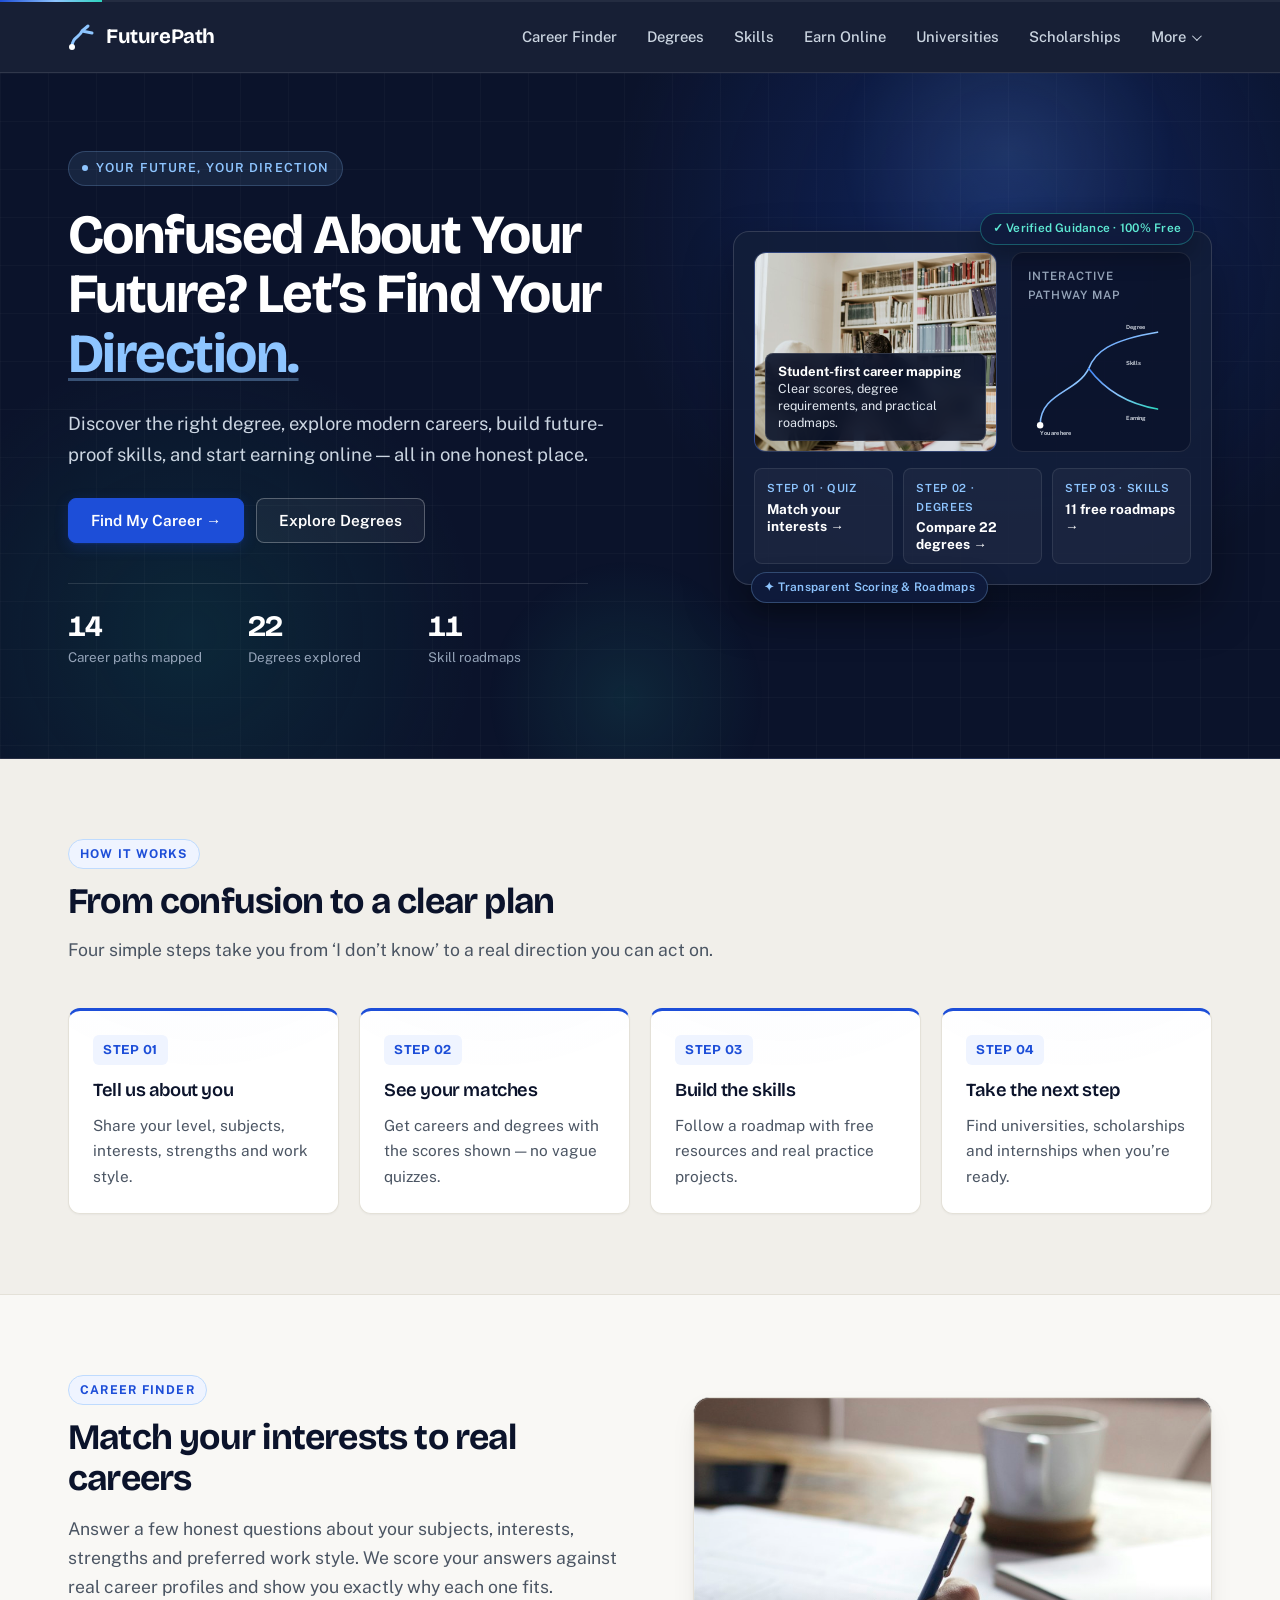
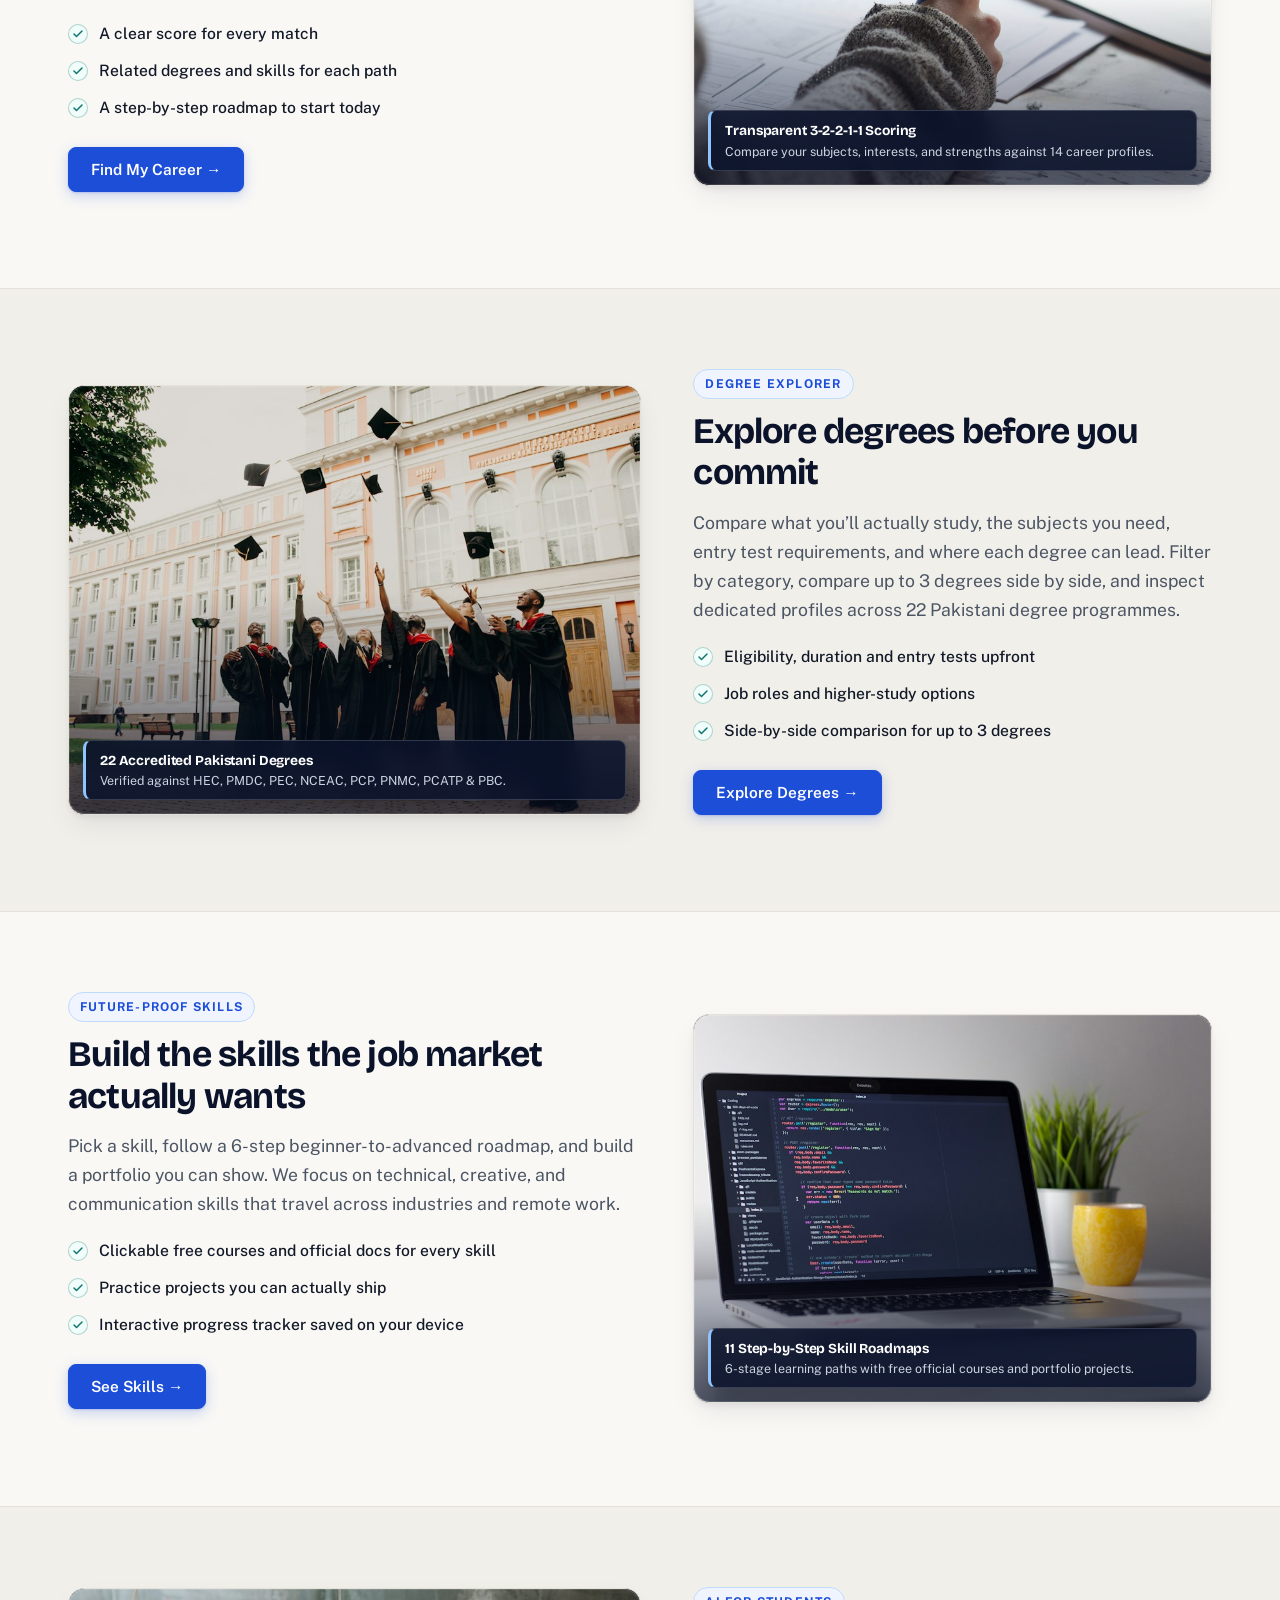
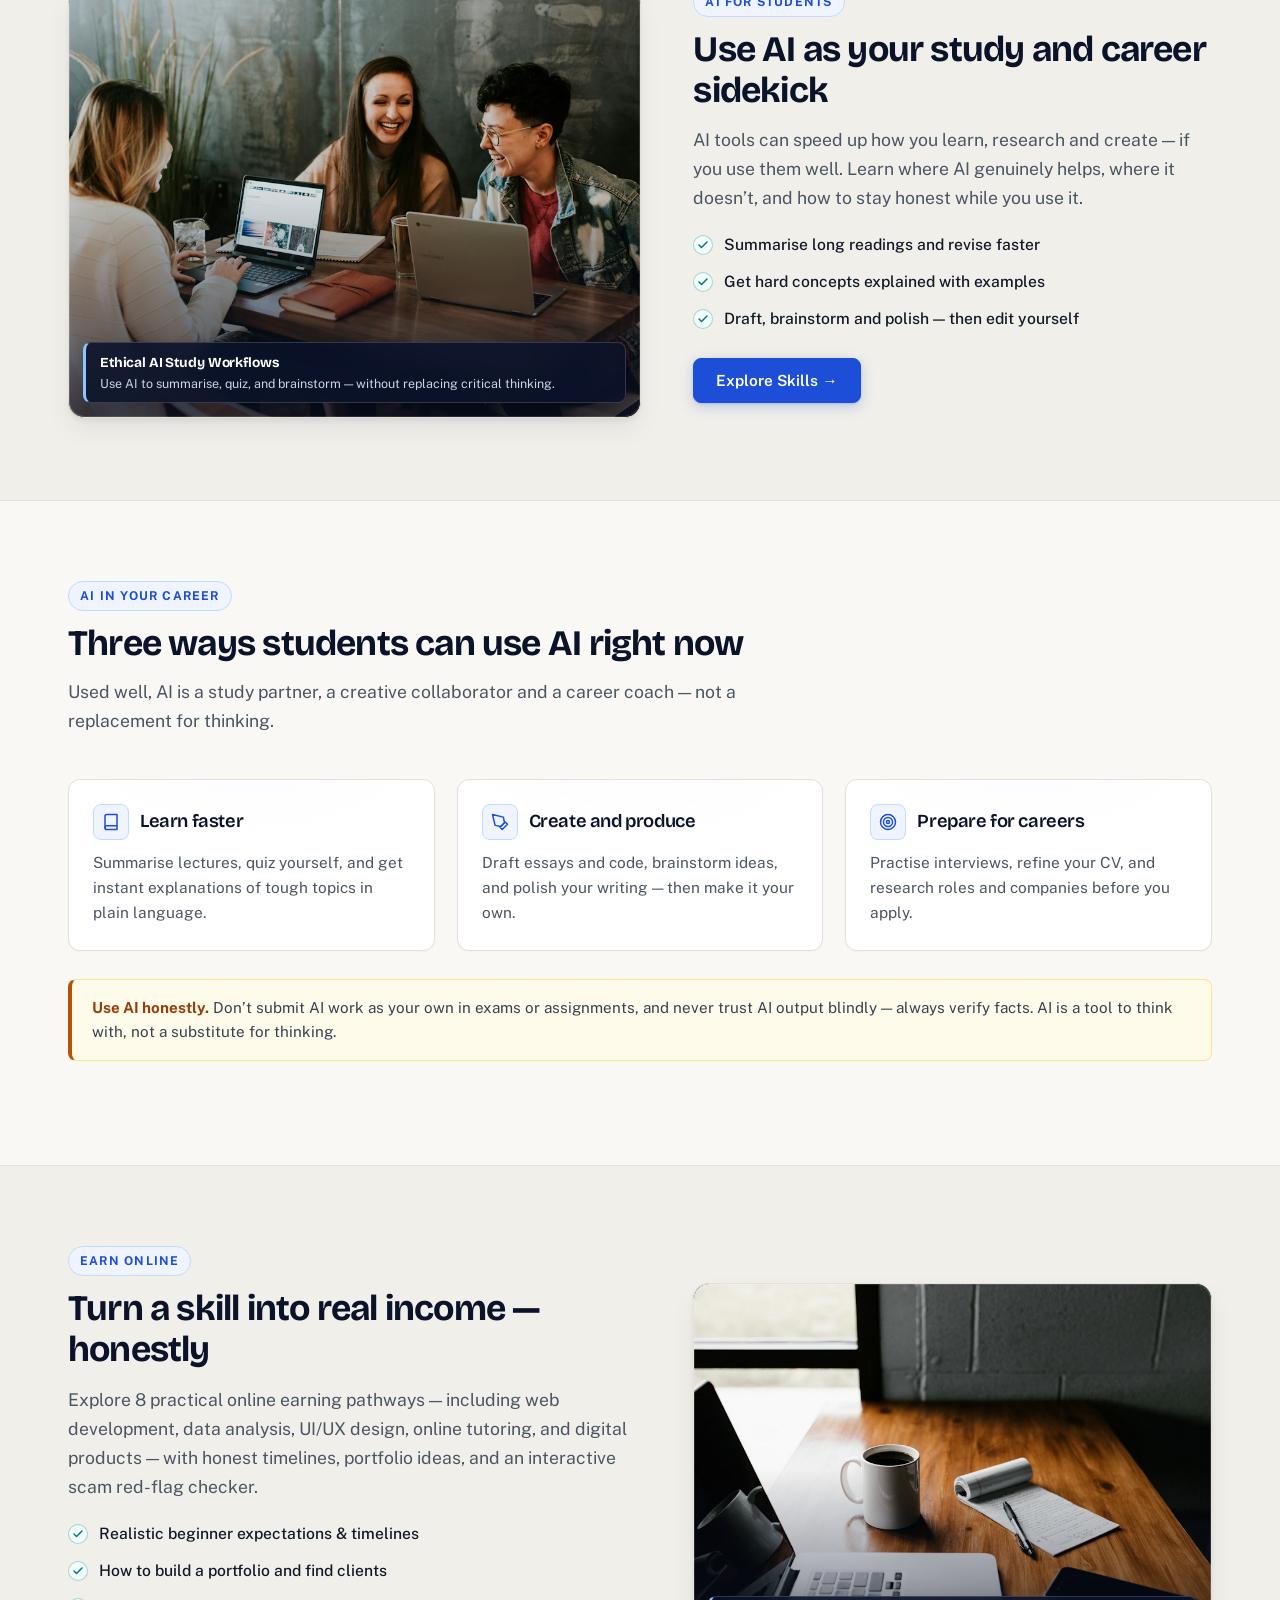
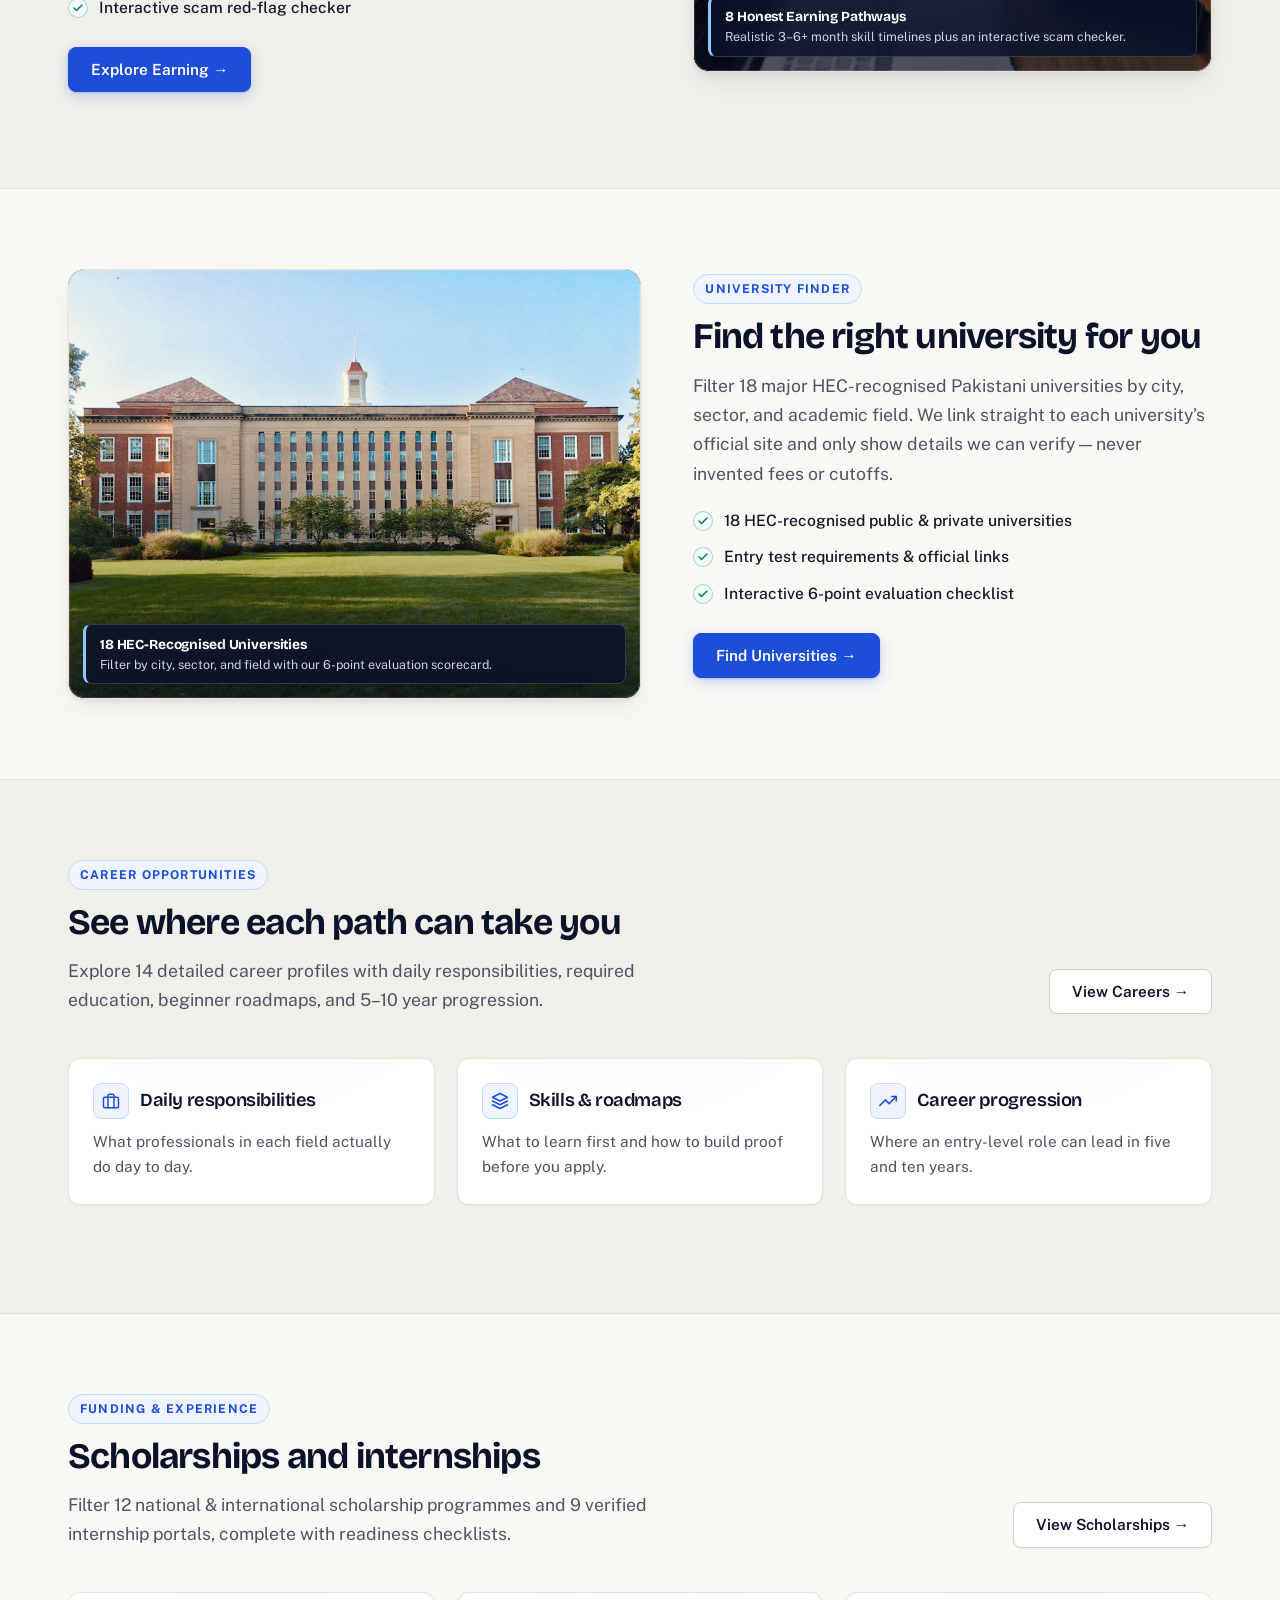
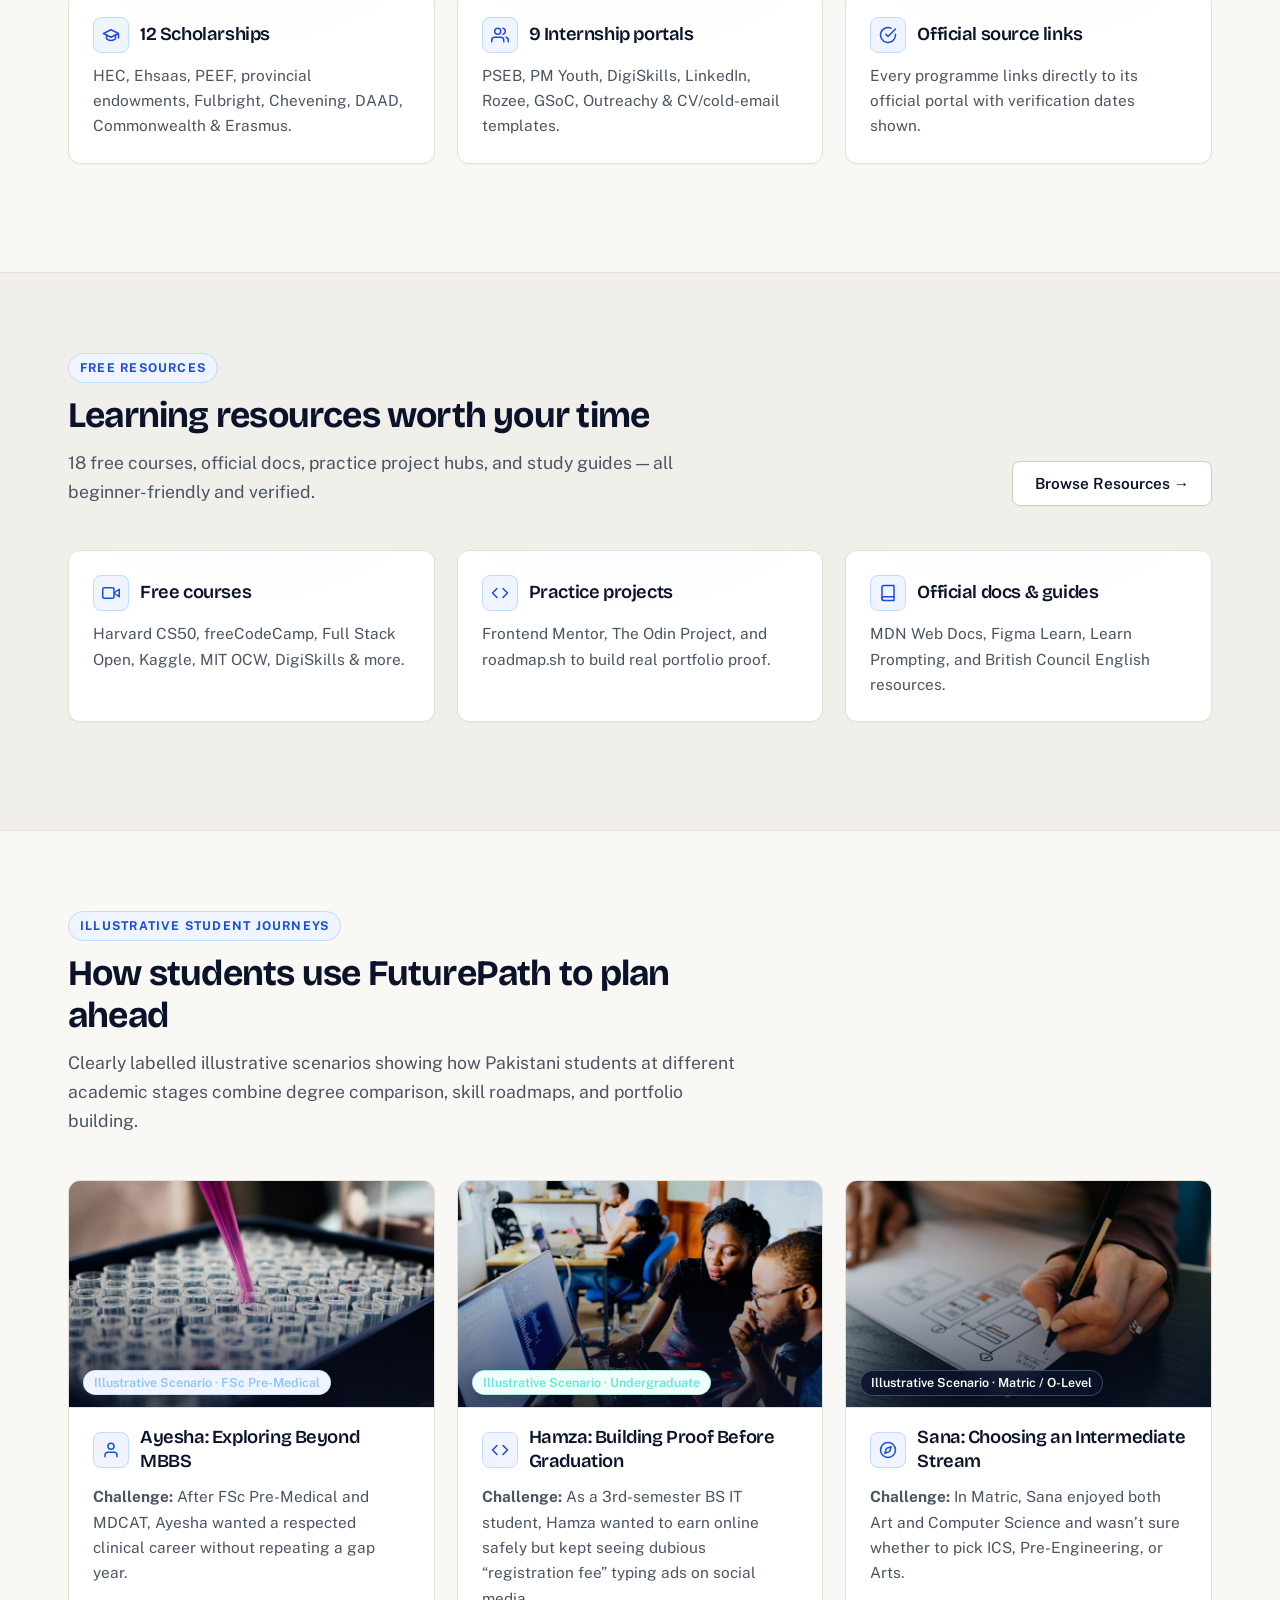
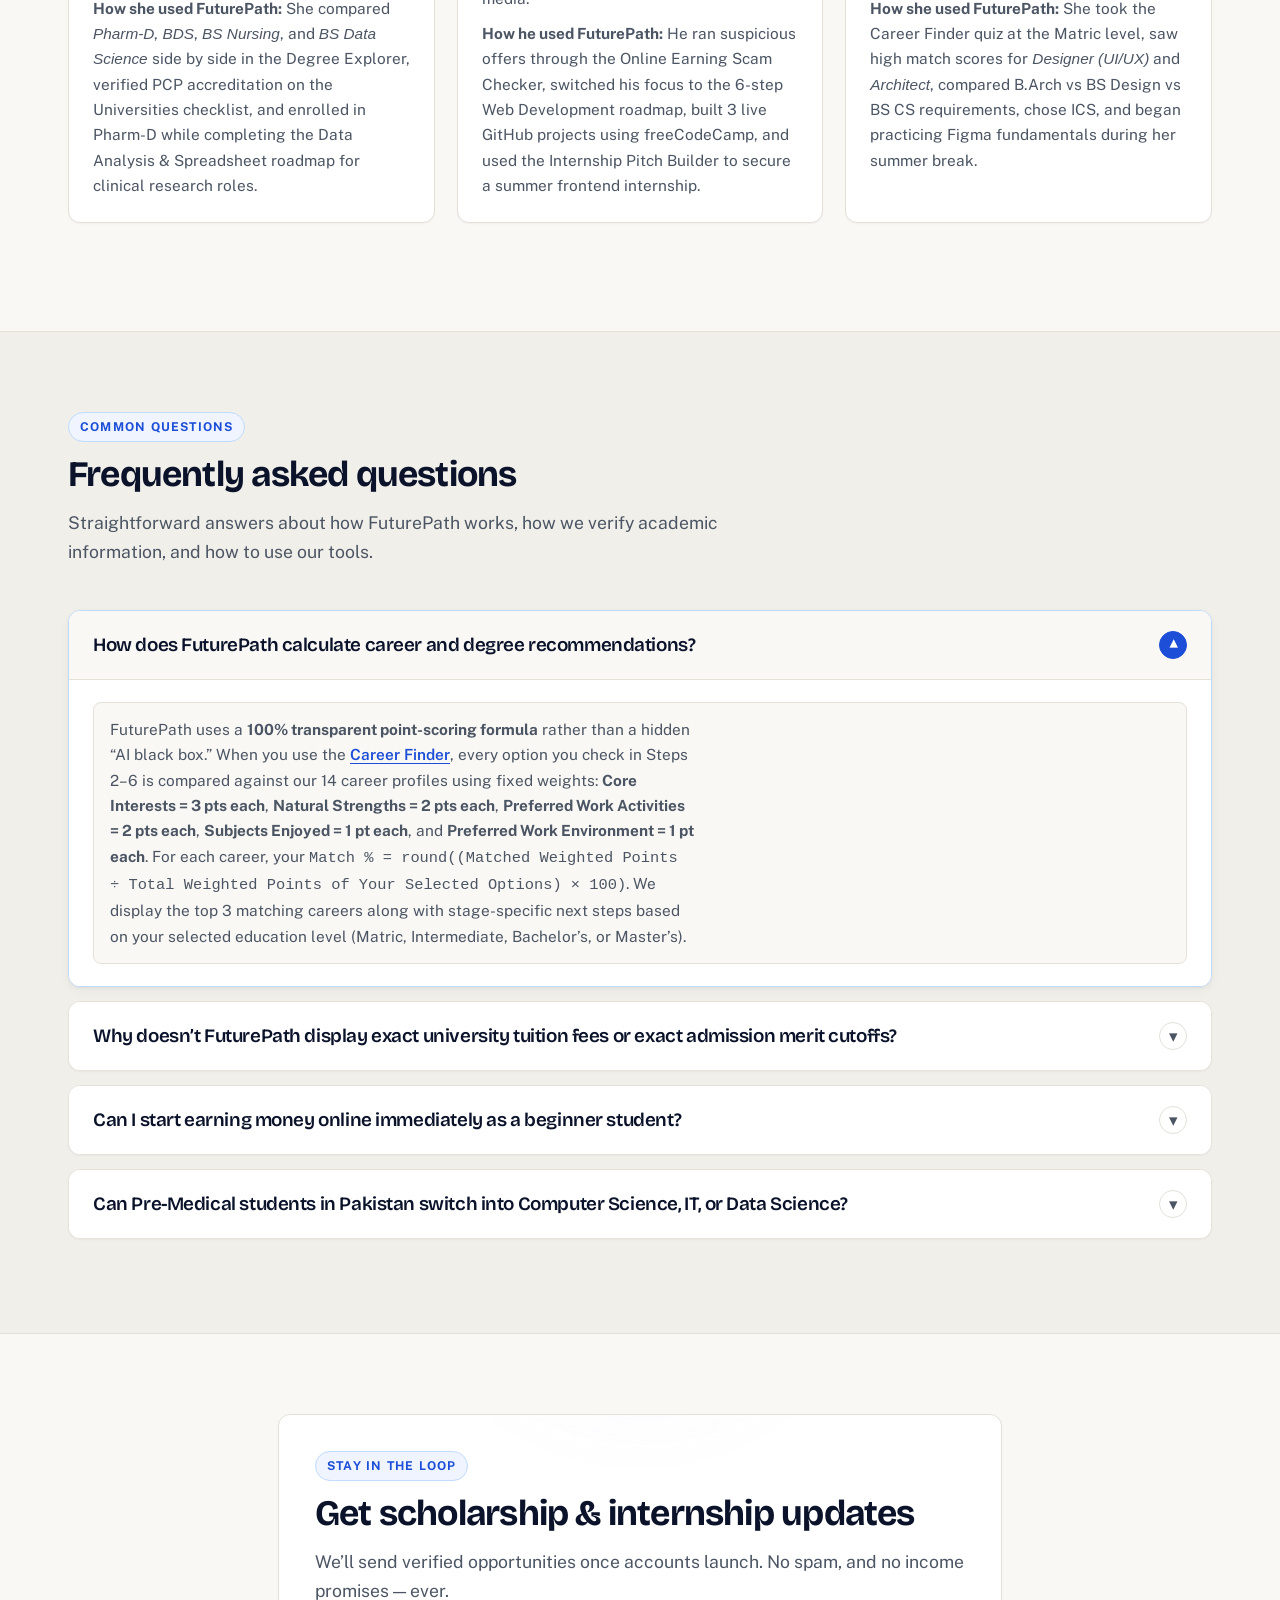
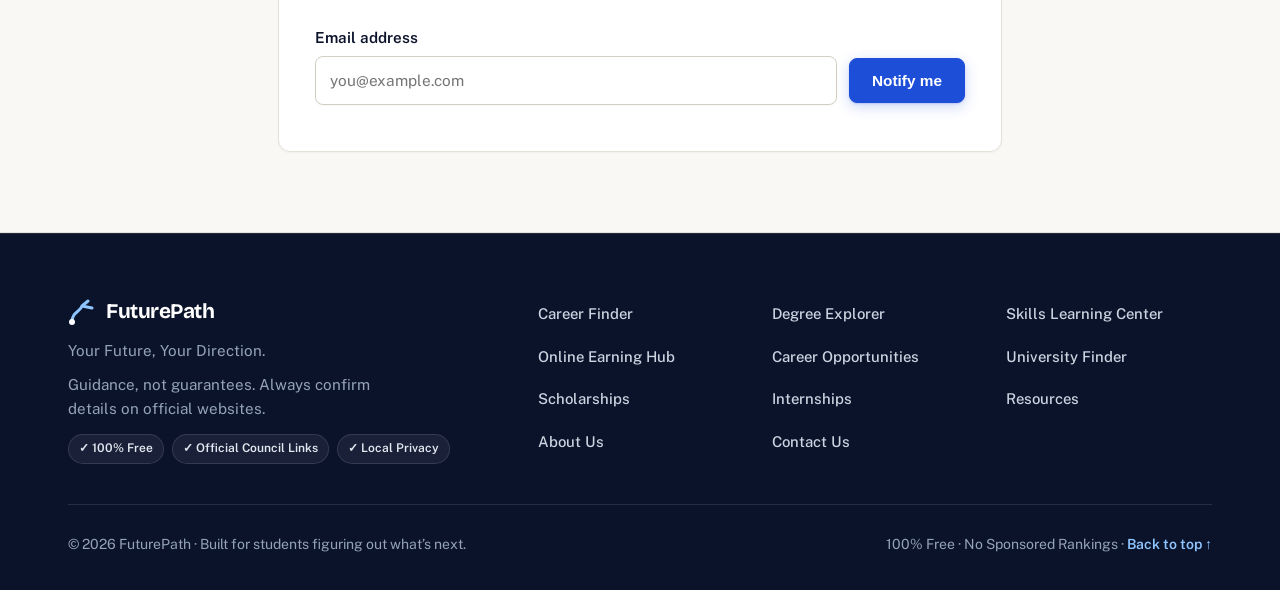
==== commit a9306b18: "feat: complete FuturePath interactive tools, verified content, photography, and UI polish" ====
--- a/index.html
+++ b/index.html
@@ -18,13 +18,13 @@
 <h1>Confused About Your Future? Let&rsquo;s Find Your <span class="grad">Direction.</span></h1>
 <p class="lead">Discover the right degree, explore modern careers, build future-proof skills, and start earning online &mdash; all in one honest place.</p>
 <p class="actions"><a class="btn primary" href="career-finder.html">Find My Career &rarr;</a> <a class="btn ghost" href="degree-explorer.html">Explore Degrees</a></p>
-<div class="hero-stats"><div class="hero-stat"><div class="num">10</div><div class="lab">Career paths mapped</div></div><div class="hero-stat"><div class="num">10</div><div class="lab">Degrees explored</div></div><div class="hero-stat"><div class="num">7</div><div class="lab">Skill roadmaps</div></div></div>
+<div class="hero-stats"><div class="hero-stat"><div class="num">14</div><div class="lab">Career paths mapped</div></div><div class="hero-stat"><div class="num">22</div><div class="lab">Degrees explored</div></div><div class="hero-stat"><div class="num">11</div><div class="lab">Skill roadmaps</div></div></div>
 </div>
 <div class="hero-visual">
   <div class="hero-showcase">
     <div class="hero-photo-row">
       <div class="hero-photo">
-        <img src="https://z-cdn.chatglm.cn/image-search-mcp/images-ppt/a3d8b6a4eebc.jpg" alt="Students collaborating and planning their academic and career roadmap" decoding="async">
+        <img src="assets/img/hero-students.jpg" alt="University students collaborating with laptops at a library study table" width="800" height="600" fetchpriority="high" decoding="async">
         <div class="hero-photo-caption"><strong>Student-first career mapping</strong>Clear scores, degree requirements, and practical roadmaps.</div>
       </div>
       <div class="hero-pathway-box">
@@ -34,12 +34,17 @@
     </div>
     <div class="hero-sample-matches">
       <a class="hero-mini-card" href="career-finder.html"><span class="kicker">Step 01 &middot; Quiz</span><strong>Match your interests &rarr;</strong></a>
-      <a class="hero-mini-card" href="degree-explorer.html"><span class="kicker">Step 02 &middot; Degrees</span><strong>Compare 10 degrees &rarr;</strong></a>
-      <a class="hero-mini-card" href="skills.html"><span class="kicker">Step 03 &middot; Skills</span><strong>7 free roadmaps &rarr;</strong></a>
+      <a class="hero-mini-card" href="degree-explorer.html"><span class="kicker">Step 02 &middot; Degrees</span><strong>Compare 22 degrees &rarr;</strong></a>
+      <a class="hero-mini-card" href="skills.html"><span class="kicker">Step 03 &middot; Skills</span><strong>11 free roadmaps &rarr;</strong></a>
     </div>
   </div>
 </div>
-</div></section><section class="sec alt reveal"><div class="wrap"><div class="section-head"><span class="eyebrow">How it works</span><h2>From confusion to a clear plan</h2><p class="lead">Four simple steps take you from &lsquo;I don&rsquo;t know&rsquo; to a real direction you can act on.</p></div><div class="steps"><article class="card step"><div class="num"></div><h3>Tell us about you</h3><p>Share your level, subjects, interests, strengths and work style.</p></article><article class="card step"><div class="num"></div><h3>See your matches</h3><p>Get careers and degrees with the scores shown &mdash; no vague quizzes.</p></article><article class="card step"><div class="num"></div><h3>Build the skills</h3><p>Follow a roadmap with free resources and real practice projects.</p></article><article class="card step"><div class="num"></div><h3>Take the next step</h3><p>Find universities, scholarships and internships when you&rsquo;re ready.</p></article></div></div></section><section class="sec reveal"><div class="wrap"><div class="feature"><div class="feature-text"><span class="eyebrow">Career Finder</span><h2>Match your interests to real careers</h2><p class="lead">Answer a few honest questions about your subjects, interests, strengths and preferred work style. We score your answers against real career profiles and show you exactly why each one fits.</p><ul class="check"><li>A clear score for every match</li><li>Related degrees and skills for each path</li><li>A step-by-step roadmap to start today</li></ul><p><a class="btn primary" href="career-finder.html">Find My Career &rarr;</a></p></div><div class="feature-img"><img src="https://z-cdn.chatglm.cn/image-search-mcp/images-ppt/4c0a5dc8e8df.jpg" alt="A young student thinking about their future career path" loading="lazy" decoding="async"></div></div></div></section><section class="sec alt reveal"><div class="wrap"><div class="feature flip"><div class="feature-text"><span class="eyebrow">Degree Explorer</span><h2>Explore degrees before you commit</h2><p class="lead">Compare what you&rsquo;ll actually study, the subjects you need, and where each degree can lead. Filter by category, search by subject or job, and open a dedicated page for every degree.</p><ul class="check"><li>Eligibility and duration upfront</li><li>Job roles and higher-study options</li><li>Instant search and filtering</li></ul><p><a class="btn primary" href="degree-explorer.html">Explore Degrees &rarr;</a></p></div><div class="feature-img"><img src="https://z-cdn.chatglm.cn/image-search-mcp/images-ppt/dba1de33b1c7.jpg" alt="University graduates celebrating with diplomas" loading="lazy" decoding="async"></div></div></div></section><section class="sec reveal"><div class="wrap"><div class="feature"><div class="feature-text"><span class="eyebrow">Future-proof skills</span><h2>Build the skills the job market actually wants</h2><p class="lead">Pick a skill, follow a step-by-step roadmap, and build a portfolio you can show. We focus on digital and future-proof skills that travel across industries and remote work.</p><ul class="check"><li>Free courses and tools for every skill</li><li>Practice projects you can actually ship</li><li>Portfolio guidance that gets you noticed</li></ul><p><a class="btn primary" href="skills.html">See Skills &rarr;</a></p></div><div class="feature-img"><img src="https://z-cdn.chatglm.cn/image-search-mcp/images-ppt/49fdfceeddb2.jpg" alt="Programmer coding on a laptop with multiple monitors" loading="lazy" decoding="async"></div></div></div></section><section class="sec alt reveal"><div class="wrap"><div class="feature flip"><div class="feature-text"><span class="eyebrow">AI for students</span><h2>Use AI as your study and career sidekick</h2><p class="lead">AI tools can speed up how you learn, research and create &mdash; if you use them well. Learn where AI genuinely helps, where it doesn&rsquo;t, and how to stay honest while you use it.</p><ul class="check"><li>Summarise long readings and revise faster</li><li>Get hard concepts explained with examples</li><li>Draft, brainstorm and polish &mdash; then edit yourself</li></ul><p><a class="btn primary" href="skills.html">Explore Skills &rarr;</a></p></div><div class="feature-img"><img src="https://z-cdn.chatglm.cn/image-search-mcp/images-ppt/c780a0999e3a.jpg" alt="Artificial intelligence and neural network concept" loading="lazy" decoding="async"></div></div></div></section><section class="sec reveal"><div class="wrap"><div class="section-head"><span class="eyebrow">AI in your career</span><h2>Three ways students can use AI right now</h2><p class="lead">Used well, AI is a study partner, a creative collaborator and a career coach &mdash; not a replacement for thinking.</p></div><div class="grid"><article class="card"><h3><span class="ic"><svg viewBox="0 0 24 24" stroke-linecap="round" stroke-linejoin="round"><path d="M4 19.5A2.5 2.5 0 0 1 6.5 17H20"/><path d="M6.5 2H20v20H6.5A2.5 2.5 0 0 1 4 19.5v-15A2.5 2.5 0 0 1 6.5 2z"/></svg></span>Learn faster</h3><p>Summarise lectures, quiz yourself, and get instant explanations of tough topics in plain language.</p></article><article class="card"><h3><span class="ic"><svg viewBox="0 0 24 24" stroke-linecap="round" stroke-linejoin="round"><path d="M12 19l7-7 3 3-7 7-3-3z"/><path d="M18 13l-1.5-7.5L2 2l3.5 14.5L13 18l5-5z"/></svg></span>Create and produce</h3><p>Draft essays and code, brainstorm ideas, and polish your writing &mdash; then make it your own.</p></article><article class="card"><h3><span class="ic"><svg viewBox="0 0 24 24" stroke-linecap="round" stroke-linejoin="round"><circle cx="12" cy="12" r="10"/><circle cx="12" cy="12" r="6"/><circle cx="12" cy="12" r="2"/></svg></span>Prepare for careers</h3><p>Practise interviews, refine your CV, and research roles and companies before you apply.</p></article></div><div class="note"><strong>Use AI honestly.</strong> Don&rsquo;t submit AI work as your own in exams or assignments, and never trust AI output blindly &mdash; always verify facts. AI is a tool to think with, not a substitute for thinking.</div></div></section><section class="sec alt reveal"><div class="wrap"><div class="feature"><div class="feature-text"><span class="eyebrow">Earn online</span><h2>Turn a skill into real income &mdash; honestly</h2><p class="lead">Freelancing, content creation and small online businesses are real, but they take time. We give you honest timelines, the skills you need, and a clear scam checklist &mdash; no &lsquo;get rich quick&rsquo; promises.</p><ul class="check"><li>Realistic learning timelines</li><li>How to find and keep clients</li><li>Scam red flags to watch for</li></ul><p><a class="btn primary" href="online-earning.html">Explore Earning &rarr;</a></p></div><div class="feature-img"><img src="https://z-cdn.chatglm.cn/image-search-mcp/images-ppt/03aef95ce23a.jpg" alt="Freelancer working remotely on a laptop in a modern cafe" loading="lazy" decoding="async"></div></div></div></section><section class="sec reveal"><div class="wrap"><div class="feature flip"><div class="feature-text"><span class="eyebrow">University Finder</span><h2>Find the right university for you</h2><p class="lead">Filter by city, degree and public or private. We link straight to each university&rsquo;s official site and only show details we can verify &mdash; never invented fees or numbers.</p><ul class="check"><li>Official links only</li><li>Verified admission information</li><li>Public and private options</li></ul><p><a class="btn primary" href="universities.html">Find Universities &rarr;</a></p></div><div class="feature-img"><img src="https://z-cdn.chatglm.cn/image-search-mcp/images-ppt/55fc5fc376a2.jpg" alt="Modern university campus building" loading="lazy" decoding="async"></div></div></div></section><section class="sec alt reveal"><div class="wrap"><div class="section-head split"><div><span class="eyebrow">Career opportunities</span><h2>See where each path can take you</h2><p class="lead">Real job roles, the skills each one asks for, and where you could be in five years.</p></div><a class="btn" href="careers.html">View Careers &rarr;</a></div><div class="grid"><article class="card"><h3><span class="ic"><svg viewBox="0 0 24 24" stroke-linecap="round" stroke-linejoin="round"><rect x="2" y="7" width="20" height="14" rx="2" ry="2"/><path d="M16 21V5a2 2 0 0 0-2-2h-4a2 2 0 0 0-2 2v16"/></svg></span>Job roles</h3><p>What people in each field actually do day to day.</p></article><article class="card"><h3><span class="ic"><svg viewBox="0 0 24 24" stroke-linecap="round" stroke-linejoin="round"><polygon points="12 2 2 7 12 12 22 7 12 2"/><polyline points="2 17 12 22 22 17"/><polyline points="2 12 12 17 22 12"/></svg></span>Skills needed</h3><p>What to learn before you apply &mdash; mapped clearly.</p></article><article class="card"><h3><span class="ic"><svg viewBox="0 0 24 24" stroke-linecap="round" stroke-linejoin="round"><polyline points="23 6 13.5 15.5 8.5 10.5 1 18"/><polyline points="17 6 23 6 23 12"/></svg></span>Growth paths</h3><p>Where a role can lead in five and ten years.</p></article></div></div></section><section class="sec reveal"><div class="wrap"><div class="section-head split"><div><span class="eyebrow">Funding &amp; experience</span><h2>Scholarships and internships</h2><p class="lead">Every listing shows a deadline and when we last verified it. Closed opportunities are clearly marked.</p></div><a class="btn" href="scholarships.html">View Scholarships &rarr;</a></div><div class="grid"><article class="card"><h3><span class="ic"><svg viewBox="0 0 24 24" stroke-linecap="round" stroke-linejoin="round"><path d="M22 10v6M2 10l10-5 10 5-10 5z"/><path d="M6 12v5c3 3 9 3 12 0v-5"/></svg></span>Scholarships</h3><p>Pakistani and international, undergraduate and graduate.</p></article><article class="card"><h3><span class="ic"><svg viewBox="0 0 24 24" stroke-linecap="round" stroke-linejoin="round"><path d="M17 21v-2a4 4 0 0 0-4-4H5a4 4 0 0 0-4 4v2"/><circle cx="9" cy="7" r="4"/><path d="M23 21v-2a4 4 0 0 0-3-3.87"/><path d="M16 3.13a4 4 0 0 1 0 7.75"/></svg></span>Internships</h3><p>Local, remote and online opportunities.</p></article><article class="card"><h3><span class="ic"><svg viewBox="0 0 24 24" stroke-linecap="round" stroke-linejoin="round"><path d="M22 11.08V12a10 10 0 1 1-5.93-9.14"/><polyline points="22 4 12 14.01 9 11.01"/></svg></span>Verified dates</h3><p>Every listing shows its deadline and last-checked date.</p></article></div></div></section><section class="sec alt reveal"><div class="wrap"><div class="section-head split"><div><span class="eyebrow">Free resources</span><h2>Learning resources worth your time</h2><p class="lead">Free courses, practice projects and study guides &mdash; all beginner-friendly and checked by us.</p></div><a class="btn" href="resources.html">Browse Resources &rarr;</a></div><div class="grid"><article class="card"><h3><span class="ic"><svg viewBox="0 0 24 24" stroke-linecap="round" stroke-linejoin="round"><polygon points="23 7 16 12 23 17 23 7"/><rect x="1" y="5" width="15" height="14" rx="2" ry="2"/></svg></span>Free courses</h3><p>Beginner-friendly courses we&rsquo;ve actually reviewed.</p></article><article class="card"><h3><span class="ic"><svg viewBox="0 0 24 24" stroke-linecap="round" stroke-linejoin="round"><polyline points="16 18 22 12 16 6"/><polyline points="8 6 2 12 8 18"/></svg></span>Practice projects</h3><p>Build something real you can show off.</p></article><article class="card"><h3><span class="ic"><svg viewBox="0 0 24 24" stroke-linecap="round" stroke-linejoin="round"><path d="M4 19.5A2.5 2.5 0 0 1 6.5 17H20"/><path d="M6.5 2H20v20H6.5A2.5 2.5 0 0 1 4 19.5v-15A2.5 2.5 0 0 1 6.5 2z"/></svg></span>Study guides</h3><p>Short, clear and organised by topic.</p></article></div></div></section><section class="sec reveal"><div class="wrap"><div class="section-head"><span class="eyebrow">Student stories</span><h2>Stories from students like you</h2><p class="lead">Sample stories shown as placeholders &mdash; real ones will replace them.</p></div><div class="grid"><article class="card"><h3><span class="ic"><svg viewBox="0 0 24 24" stroke-linecap="round" stroke-linejoin="round"><path d="M20 21v-2a4 4 0 0 0-4-4H8a4 4 0 0 0-4 4v2"/><circle cx="12" cy="7" r="4"/></svg></span>Sample: Ayesha</h3><p>Intermediate student who used the roadmap to pick a degree she was unsure about.</p></article><article class="card"><h3><span class="ic"><svg viewBox="0 0 24 24" stroke-linecap="round" stroke-linejoin="round"><polyline points="16 18 22 12 16 6"/><polyline points="8 6 2 12 8 18"/></svg></span>Sample: Hamza</h3><p>Built a portfolio and landed his first freelance project.</p></article><article class="card"><h3><span class="ic"><svg viewBox="0 0 24 24" stroke-linecap="round" stroke-linejoin="round"><circle cx="12" cy="12" r="10"/><polygon points="16.24 7.76 14.12 14.12 7.76 16.24 9.88 9.88 16.24 7.76"/></svg></span>Sample: Sana</h3><p>Compared career options before choosing her stream in Matric.</p></article></div></div></section><section class="sec alt reveal"><div class="wrap narrow"><div class="card" style="padding:36px"><span class="eyebrow" style="width:fit-content">Stay in the loop</span><h2>Get scholarship &amp; internship updates</h2><p class="lead" style="margin-bottom:20px">We&rsquo;ll send verified opportunities once accounts launch. No spam, and no income promises &mdash; ever.</p>
+</div></section><section class="sec alt reveal"><div class="wrap"><div class="section-head"><span class="eyebrow">How it works</span><h2>From confusion to a clear plan</h2><p class="lead">Four simple steps take you from &lsquo;I don&rsquo;t know&rsquo; to a real direction you can act on.</p></div><div class="steps"><article class="card step"><div class="num"></div><h3>Tell us about you</h3><p>Share your level, subjects, interests, strengths and work style.</p></article><article class="card step"><div class="num"></div><h3>See your matches</h3><p>Get careers and degrees with the scores shown &mdash; no vague quizzes.</p></article><article class="card step"><div class="num"></div><h3>Build the skills</h3><p>Follow a roadmap with free resources and real practice projects.</p></article><article class="card step"><div class="num"></div><h3>Take the next step</h3><p>Find universities, scholarships and internships when you&rsquo;re ready.</p></article></div></div></section><section class="sec reveal"><div class="wrap"><div class="feature"><div class="feature-text"><span class="eyebrow">Career Finder</span><h2>Match your interests to real careers</h2><p class="lead">Answer a few honest questions about your subjects, interests, strengths and preferred work style. We score your answers against real career profiles and show you exactly why each one fits.</p><ul class="check"><li>A clear score for every match</li><li>Related degrees and skills for each path</li><li>A step-by-step roadmap to start today</li></ul><p><a class="btn primary" href="career-finder.html">Find My Career &rarr;</a></p></div><div class="feature-img"><img src="assets/img/career-planning.jpg" alt="Student writing career planning notes at a desk" width="800" height="600" loading="lazy" decoding="async"><div class="img-caption"><strong>Transparent 3-2-2-1-1 Scoring</strong><span>Compare your subjects, interests, and strengths against 14 career profiles.</span></div></div></div></div></section><section class="sec alt reveal"><div class="wrap"><div class="feature flip"><div class="feature-text"><span class="eyebrow">Degree Explorer</span><h2>Explore degrees before you commit</h2><p class="lead">Compare what you&rsquo;ll actually study, the subjects you need, entry test requirements, and where each degree can lead. Filter by category, compare up to 3 degrees side by side, and inspect dedicated profiles across 22 Pakistani degree programmes.</p><ul class="check"><li>Eligibility, duration and entry tests upfront</li><li>Job roles and higher-study options</li><li>Side-by-side comparison for up to 3 degrees</li></ul><p><a class="btn primary" href="degree-explorer.html">Explore Degrees &rarr;</a></p></div><div class="feature-img"><img src="assets/img/graduation-campus.jpg" alt="University graduates celebrating on campus with mortarboards" width="800" height="600" loading="lazy" decoding="async"><div class="img-caption"><strong>22 Accredited Pakistani Degrees</strong><span>Verified against HEC, PMDC, PEC, NCEAC, PCP, PNMC, PCATP &amp; PBC.</span></div></div></div></div></section><section class="sec reveal"><div class="wrap"><div class="feature"><div class="feature-text"><span class="eyebrow">Future-proof skills</span><h2>Build the skills the job market actually wants</h2><p class="lead">Pick a skill, follow a 6-step beginner-to-advanced roadmap, and build a portfolio you can show. We focus on technical, creative, and communication skills that travel across industries and remote work.</p><ul class="check"><li>Clickable free courses and official docs for every skill</li><li>Practice projects you can actually ship</li><li>Interactive progress tracker saved on your device</li></ul><p><a class="btn primary" href="skills.html">See Skills &rarr;</a></p></div><div class="feature-img"><img src="assets/img/coding-skills.jpg" alt="Developer writing code on a laptop at a clean desk" width="800" height="600" loading="lazy" decoding="async"><div class="img-caption"><strong>11 Step-by-Step Skill Roadmaps</strong><span>6-stage learning paths with free official courses and portfolio projects.</span></div></div></div></div></section><section class="sec alt reveal"><div class="wrap"><div class="feature flip"><div class="feature-text"><span class="eyebrow">AI for students</span><h2>Use AI as your study and career sidekick</h2><p class="lead">AI tools can speed up how you learn, research and create &mdash; if you use them well. Learn where AI genuinely helps, where it doesn&rsquo;t, and how to stay honest while you use it.</p><ul class="check"><li>Summarise long readings and revise faster</li><li>Get hard concepts explained with examples</li><li>Draft, brainstorm and polish &mdash; then edit yourself</li></ul><p><a class="btn primary" href="skills.html">Explore Skills &rarr;</a></p></div><div class="feature-img"><img src="assets/img/ai-study.jpg" alt="University students collaborating with laptops in a modern study space" width="800" height="600" loading="lazy" decoding="async"><div class="img-caption"><strong>Ethical AI Study Workflows</strong><span>Use AI to summarise, quiz, and brainstorm &mdash; without replacing critical thinking.</span></div></div></div></div></section><section class="sec reveal"><div class="wrap"><div class="section-head"><span class="eyebrow">AI in your career</span><h2>Three ways students can use AI right now</h2><p class="lead">Used well, AI is a study partner, a creative collaborator and a career coach &mdash; not a replacement for thinking.</p></div><div class="grid"><article class="card"><h3><span class="ic"><svg viewBox="0 0 24 24" stroke-linecap="round" stroke-linejoin="round"><path d="M4 19.5A2.5 2.5 0 0 1 6.5 17H20"/><path d="M6.5 2H20v20H6.5A2.5 2.5 0 0 1 4 19.5v-15A2.5 2.5 0 0 1 6.5 2z"/></svg></span>Learn faster</h3><p>Summarise lectures, quiz yourself, and get instant explanations of tough topics in plain language.</p></article><article class="card"><h3><span class="ic"><svg viewBox="0 0 24 24" stroke-linecap="round" stroke-linejoin="round"><path d="M12 19l7-7 3 3-7 7-3-3z"/><path d="M18 13l-1.5-7.5L2 2l3.5 14.5L13 18l5-5z"/></svg></span>Create and produce</h3><p>Draft essays and code, brainstorm ideas, and polish your writing &mdash; then make it your own.</p></article><article class="card"><h3><span class="ic"><svg viewBox="0 0 24 24" stroke-linecap="round" stroke-linejoin="round"><circle cx="12" cy="12" r="10"/><circle cx="12" cy="12" r="6"/><circle cx="12" cy="12" r="2"/></svg></span>Prepare for careers</h3><p>Practise interviews, refine your CV, and research roles and companies before you apply.</p></article></div><div class="note"><strong>Use AI honestly.</strong> Don&rsquo;t submit AI work as your own in exams or assignments, and never trust AI output blindly &mdash; always verify facts. AI is a tool to think with, not a substitute for thinking.</div></div></section><section class="sec alt reveal"><div class="wrap"><div class="feature"><div class="feature-text"><span class="eyebrow">Earn online</span><h2>Turn a skill into real income &mdash; honestly</h2><p class="lead">Explore 8 practical online earning pathways &mdash; including web development, data analysis, UI/UX design, online tutoring, and digital products &mdash; with honest timelines, portfolio ideas, and an interactive scam red-flag checker.</p><ul class="check"><li>Realistic beginner expectations &amp; timelines</li><li>How to build a portfolio and find clients</li><li>Interactive scam red-flag checker</li></ul><p><a class="btn primary" href="online-earning.html">Explore Earning &rarr;</a></p></div><div class="feature-img"><img src="assets/img/freelance-work.jpg" alt="Freelancer working on a laptop with a notebook and coffee" width="800" height="600" loading="lazy" decoding="async"><div class="img-caption"><strong>8 Honest Earning Pathways</strong><span>Realistic 3&ndash;6+ month skill timelines plus an interactive scam checker.</span></div></div></div></div></section><section class="sec reveal"><div class="wrap"><div class="feature flip"><div class="feature-text"><span class="eyebrow">University Finder</span><h2>Find the right university for you</h2><p class="lead">Filter 18 major HEC-recognised Pakistani universities by city, sector, and academic field. We link straight to each university&rsquo;s official site and only show details we can verify &mdash; never invented fees or cutoffs.</p><ul class="check"><li>18 HEC-recognised public &amp; private universities</li><li>Entry test requirements &amp; official links</li><li>Interactive 6-point evaluation checklist</li></ul><p><a class="btn primary" href="universities.html">Find Universities &rarr;</a></p></div><div class="feature-img"><img src="assets/img/university-campus.jpg" alt="Architectural university campus building and green lawn" width="800" height="600" loading="lazy" decoding="async"><div class="img-caption"><strong>18 HEC-Recognised Universities</strong><span>Filter by city, sector, and field with our 6-point evaluation scorecard.</span></div></div></div></div></section><section class="sec alt reveal"><div class="wrap"><div class="section-head split"><div><span class="eyebrow">Career opportunities</span><h2>See where each path can take you</h2><p class="lead">Explore 14 detailed career profiles with daily responsibilities, required education, beginner roadmaps, and 5&ndash;10 year progression.</p></div><a class="btn" href="careers.html">View Careers &rarr;</a></div><div class="grid"><article class="card"><h3><span class="ic"><svg viewBox="0 0 24 24" stroke-linecap="round" stroke-linejoin="round"><rect x="2" y="7" width="20" height="14" rx="2" ry="2"/><path d="M16 21V5a2 2 0 0 0-2-2h-4a2 2 0 0 0-2 2v16"/></svg></span>Daily responsibilities</h3><p>What professionals in each field actually do day to day.</p></article><article class="card"><h3><span class="ic"><svg viewBox="0 0 24 24" stroke-linecap="round" stroke-linejoin="round"><polygon points="12 2 2 7 12 12 22 7 12 2"/><polyline points="2 17 12 22 22 17"/><polyline points="2 12 12 17 22 12"/></svg></span>Skills &amp; roadmaps</h3><p>What to learn first and how to build proof before you apply.</p></article><article class="card"><h3><span class="ic"><svg viewBox="0 0 24 24" stroke-linecap="round" stroke-linejoin="round"><polyline points="23 6 13.5 15.5 8.5 10.5 1 18"/><polyline points="17 6 23 6 23 12"/></svg></span>Career progression</h3><p>Where an entry-level role can lead in five and ten years.</p></article></div></div></section><section class="sec reveal"><div class="wrap"><div class="section-head split"><div><span class="eyebrow">Funding &amp; experience</span><h2>Scholarships and internships</h2><p class="lead">Filter 12 national &amp; international scholarship programmes and 9 verified internship portals, complete with readiness checklists.</p></div><a class="btn" href="scholarships.html">View Scholarships &rarr;</a></div><div class="grid"><article class="card"><h3><span class="ic"><svg viewBox="0 0 24 24" stroke-linecap="round" stroke-linejoin="round"><path d="M22 10v6M2 10l10-5 10 5-10 5z"/><path d="M6 12v5c3 3 9 3 12 0v-5"/></svg></span>12 Scholarships</h3><p>HEC, Ehsaas, PEEF, provincial endowments, Fulbright, Chevening, DAAD, Commonwealth &amp; Erasmus.</p></article><article class="card"><h3><span class="ic"><svg viewBox="0 0 24 24" stroke-linecap="round" stroke-linejoin="round"><path d="M17 21v-2a4 4 0 0 0-4-4H5a4 4 0 0 0-4 4v2"/><circle cx="9" cy="7" r="4"/><path d="M23 21v-2a4 4 0 0 0-3-3.87"/><path d="M16 3.13a4 4 0 0 1 0 7.75"/></svg></span>9 Internship portals</h3><p>PSEB, PM Youth, DigiSkills, LinkedIn, Rozee, GSoC, Outreachy &amp; CV/cold-email templates.</p></article><article class="card"><h3><span class="ic"><svg viewBox="0 0 24 24" stroke-linecap="round" stroke-linejoin="round"><path d="M22 11.08V12a10 10 0 1 1-5.93-9.14"/><polyline points="22 4 12 14.01 9 11.01"/></svg></span>Official source links</h3><p>Every programme links directly to its official portal with verification dates shown.</p></article></div></div></section><section class="sec alt reveal"><div class="wrap"><div class="section-head split"><div><span class="eyebrow">Free resources</span><h2>Learning resources worth your time</h2><p class="lead">18 free courses, official docs, practice project hubs, and study guides &mdash; all beginner-friendly and verified.</p></div><a class="btn" href="resources.html">Browse Resources &rarr;</a></div><div class="grid"><article class="card"><h3><span class="ic"><svg viewBox="0 0 24 24" stroke-linecap="round" stroke-linejoin="round"><polygon points="23 7 16 12 23 17 23 7"/><rect x="1" y="5" width="15" height="14" rx="2" ry="2"/></svg></span>Free courses</h3><p>Harvard CS50, freeCodeCamp, Full Stack Open, Kaggle, MIT OCW, DigiSkills &amp; more.</p></article><article class="card"><h3><span class="ic"><svg viewBox="0 0 24 24" stroke-linecap="round" stroke-linejoin="round"><polyline points="16 18 22 12 16 6"/><polyline points="8 6 2 12 8 18"/></svg></span>Practice projects</h3><p>Frontend Mentor, The Odin Project, and roadmap.sh to build real portfolio proof.</p></article><article class="card"><h3><span class="ic"><svg viewBox="0 0 24 24" stroke-linecap="round" stroke-linejoin="round"><path d="M4 19.5A2.5 2.5 0 0 1 6.5 17H20"/><path d="M6.5 2H20v20H6.5A2.5 2.5 0 0 1 4 19.5v-15A2.5 2.5 0 0 1 6.5 2z"/></svg></span>Official docs &amp; guides</h3><p>MDN Web Docs, Figma Learn, Learn Prompting, and British Council English resources.</p></article></div></div></section><section class="sec reveal"><div class="wrap"><div class="section-head"><span class="eyebrow">Illustrative student journeys</span><h2>How students use FuturePath to plan ahead</h2><p class="lead">Clearly labelled illustrative scenarios showing how Pakistani students at different academic stages combine degree comparison, skill roadmaps, and portfolio building.</p></div><div class="grid"><article class="card journey-card"><div class="journey-media"><img src="assets/img/journey-medical.jpg" alt="Clinical and pharmacy laboratory research equipment" width="600" height="360" loading="lazy" decoding="async"><span class="tag brand">Illustrative Scenario &middot; FSc Pre-Medical</span></div><h3><span class="ic"><svg viewBox="0 0 24 24" stroke-linecap="round" stroke-linejoin="round"><path d="M20 21v-2a4 4 0 0 0-4-4H8a4 4 0 0 0-4 4v2"/><circle cx="12" cy="7" r="4"/></svg></span>Ayesha: Exploring Beyond MBBS</h3><p><strong>Challenge:</strong> After FSc Pre-Medical and MDCAT, Ayesha wanted a respected clinical career without repeating a gap year.</p><p><strong>How she used FuturePath:</strong> She compared <em>Pharm-D</em>, <em>BDS</em>, <em>BS Nursing</em>, and <em>BS Data Science</em> side by side in the Degree Explorer, verified PCP accreditation on the Universities checklist, and enrolled in Pharm-D while completing the Data Analysis &amp; Spreadsheet roadmap for clinical research roles.</p></article><article class="card journey-card"><div class="journey-media"><img src="assets/img/journey-tech.jpg" alt="University students reviewing code and building a web project on laptops" width="600" height="360" loading="lazy" decoding="async"><span class="tag teal">Illustrative Scenario &middot; Undergraduate</span></div><h3><span class="ic"><svg viewBox="0 0 24 24" stroke-linecap="round" stroke-linejoin="round"><polyline points="16 18 22 12 16 6"/><polyline points="8 6 2 12 8 18"/></svg></span>Hamza: Building Proof Before Graduation</h3><p><strong>Challenge:</strong> As a 3rd-semester BS IT student, Hamza wanted to earn online safely but kept seeing dubious &ldquo;registration fee&rdquo; typing ads on social media.</p><p><strong>How he used FuturePath:</strong> He ran suspicious offers through the Online Earning Scam Checker, switched his focus to the 6-step Web Development roadmap, built 3 live GitHub projects using freeCodeCamp, and used the Internship Pitch Builder to secure a summer frontend internship.</p></article><article class="card journey-card"><div class="journey-media"><img src="assets/img/journey-design.jpg" alt="Student sketching UI wireframes and layout concepts on paper" width="600" height="360" loading="lazy" decoding="async"><span class="tag">Illustrative Scenario &middot; Matric / O-Level</span></div><h3><span class="ic"><svg viewBox="0 0 24 24" stroke-linecap="round" stroke-linejoin="round"><circle cx="12" cy="12" r="10"/><polygon points="16.24 7.76 14.12 14.12 7.76 16.24 9.88 9.88 16.24 7.76"/></svg></span>Sana: Choosing an Intermediate Stream</h3><p><strong>Challenge:</strong> In Matric, Sana enjoyed both Art and Computer Science and wasn&rsquo;t sure whether to pick ICS, Pre-Engineering, or Arts.</p><p><strong>How she used FuturePath:</strong> She took the Career Finder quiz at the Matric level, saw high match scores for <em>Designer (UI/UX)</em> and <em>Architect</em>, compared B.Arch vs BS Design vs BS CS requirements, chose ICS, and began practicing Figma fundamentals during her summer break.</p></article></div></div></section><section class="sec alt reveal"><div class="wrap"><div class="section-head"><span class="eyebrow">Common questions</span><h2>Frequently asked questions</h2><p class="lead">Straightforward answers about how FuturePath works, how we verify academic information, and how to use our tools.</p></div>
+<details class="card acc" open><summary><h3>How does FuturePath calculate career and degree recommendations?</h3><span class="acc-chevron" aria-hidden="true">&#9662;</span></summary><div class="acc-body"><div class="acc-field" style="grid-column:1 / -1"><p>FuturePath uses a <strong>100% transparent point-scoring formula</strong> rather than a hidden &ldquo;AI black box.&rdquo; When you use the <a href="career-finder.html">Career Finder</a>, every option you check in Steps 2&ndash;6 is compared against our 14 career profiles using fixed weights: <strong>Core Interests = 3 pts each</strong>, <strong>Natural Strengths = 2 pts each</strong>, <strong>Preferred Work Activities = 2 pts each</strong>, <strong>Subjects Enjoyed = 1 pt each</strong>, and <strong>Preferred Work Environment = 1 pt each</strong>. For each career, your <code>Match % = round((Matched Weighted Points &divide; Total Weighted Points of Your Selected Options) &times; 100)</code>. We display the top 3 matching careers along with stage-specific next steps based on your selected education level (Matric, Intermediate, Bachelor&rsquo;s, or Master&rsquo;s).</p></div></div></details>
+<details class="card acc"><summary><h3>Why doesn&rsquo;t FuturePath display exact university tuition fees or exact admission merit cutoffs?</h3><span class="acc-chevron" aria-hidden="true">&#9662;</span></summary><div class="acc-body"><div class="acc-field" style="grid-column:1 / -1"><p>Pakistani universities update their per-credit-hour tuition fees, hostel charges, and admission merit cutoffs every single intake cycle. Websites that publish static fee tables quickly become outdated and mislead families. Instead of guessing or inventing numbers, we list verified structural facts (sector, city, accreditation councils, known programmes, and required entry tests such as MDCAT, ECAT, NET, NAT, or LAT) and link you straight to each university&rsquo;s official portal alongside our 6-point cost evaluation checklist.</p></div></div></details>
+<details class="card acc"><summary><h3>Can I start earning money online immediately as a beginner student?</h3><span class="acc-chevron" aria-hidden="true">&#9662;</span></summary><div class="acc-body"><div class="acc-field" style="grid-column:1 / -1"><p><strong>No legitimate online path guarantees immediate income.</strong> All timelines on FuturePath are illustrative estimates: real skill-based earning &mdash; whether freelance web development, data analysis, UI/UX design, video editing, or online tutoring &mdash; typically requires an estimated <strong>3 to 6+ months of dedicated skill building</strong> and 3 to 5 completed portfolio projects before you win your first paying client. Anyone asking you to pay a registration fee, security deposit, or ID card fee for &ldquo;guaranteed daily typing/clicking income&rdquo; is running a scam.</p></div></div></details>
+<details class="card acc"><summary><h3>Can Pre-Medical students in Pakistan switch into Computer Science, IT, or Data Science?</h3><span class="acc-chevron" aria-hidden="true">&#9662;</span></summary><div class="acc-body"><div class="acc-field" style="grid-column:1 / -1"><p>Yes, at most universities. Under official <a href="https://nceac.org.pk" target="_blank" rel="noopener">HEC &amp; NCEAC policy</a>, FSc Pre-Medical students with at least <strong>50% marks</strong> can take direct admission into BS Computer Science, BS Software Engineering, BS Artificial Intelligence, BS Data Science, BS IT, and BS Cybersecurity, and must pass <strong>two deficiency Mathematics courses totaling 6 credit hours within their first year (first two semesters)</strong>. <em>Important exception:</em> some individual universities (such as <a href="https://nu.edu.pk" target="_blank" rel="noopener">FAST-NUCES</a>) require Pre-Medical applicants to have passed or registered for board-level <strong>Additional Mathematics</strong> prior to admission. Always verify the exact rule on your target university&rsquo;s admission portal.</p></div></div></details>
+</div></section><section class="sec reveal"><div class="wrap narrow"><div class="card" style="padding:36px"><span class="eyebrow" style="width:fit-content">Stay in the loop</span><h2>Get scholarship &amp; internship updates</h2><p class="lead" style="margin-bottom:20px">We&rsquo;ll send verified opportunities once accounts launch. No spam, and no income promises &mdash; ever.</p>
 <form id="news" novalidate><label for="em">Email address</label><div class="row"><input id="em" type="email" required placeholder="you@example.com"><button class="btn primary" type="submit">Notify me</button></div><p id="msg" role="status" class="small" style="margin-top:10px"></p></form></div></div></section></main>
-<footer class="site-footer"><div class="wrap"><div class="footer-top"><div class="brand-col"><strong class="logo-text"><svg width="28" height="28" viewBox="0 0 28 28" aria-hidden="true"><path d="M4 24 C4 14 12 14 14 8 M14 8 L20 3 M14 8 L24 10" fill="none" stroke="#8EC5FF" stroke-width="3" stroke-linecap="round"/><circle cx="4" cy="24" r="3" fill="#fff"/></svg>FuturePath</strong><p>Your Future, Your Direction.</p><p class="small">Guidance, not guarantees. Always confirm details on official websites.</p></div><nav aria-label="Footer"><a href="career-finder.html">Career Finder</a><a href="degree-explorer.html">Degree Explorer</a><a href="skills.html">Skills Learning Center</a><a href="online-earning.html">Online Earning Hub</a><a href="careers.html">Career Opportunities</a><a href="universities.html">University Finder</a><a href="scholarships.html">Scholarships</a><a href="internships.html">Internships</a><a href="resources.html">Resources</a><a href="about.html">About Us</a><a href="contact.html">Contact Us</a></nav></div><p class="footer-bottom"><span>&copy; 2026 FuturePath &middot; Built for students figuring out what&rsquo;s next.</span><span>100% Free &middot; No Sponsored Rankings</span></p></div></footer>
+<footer class="site-footer"><div class="wrap"><div class="footer-top"><div class="brand-col"><strong class="logo-text"><svg width="28" height="28" viewBox="0 0 28 28" aria-hidden="true"><path d="M4 24 C4 14 12 14 14 8 M14 8 L20 3 M14 8 L24 10" fill="none" stroke="#8EC5FF" stroke-width="3" stroke-linecap="round"/><circle cx="4" cy="24" r="3" fill="#fff"/></svg>FuturePath</strong><p>Your Future, Your Direction.</p><p class="small">Guidance, not guarantees. Always confirm details on official websites.</p><div class="footer-badges"><span class="footer-pill">&#10003; 100% Free</span><span class="footer-pill">&#10003; Official Council Links</span><span class="footer-pill">&#10003; Local Privacy</span></div></div><nav aria-label="Footer"><a href="career-finder.html">Career Finder</a><a href="degree-explorer.html">Degree Explorer</a><a href="skills.html">Skills Learning Center</a><a href="online-earning.html">Online Earning Hub</a><a href="careers.html">Career Opportunities</a><a href="universities.html">University Finder</a><a href="scholarships.html">Scholarships</a><a href="internships.html">Internships</a><a href="resources.html">Resources</a><a href="about.html">About Us</a><a href="contact.html">Contact Us</a></nav></div><p class="footer-bottom"><span>&copy; 2026 FuturePath &middot; Built for students figuring out what&rsquo;s next.</span><span>100% Free &middot; No Sponsored Rankings &middot; <a href="#main" class="back-top">Back to top &uarr;</a></span></p></div></footer>
 <script src="assets/js/main.js"></script><script src="assets/js/data.js"></script><script src="assets/js/app.js"></script></body></html>
--- a/assets/css/styles.css
+++ b/assets/css/styles.css
@@ -1,7 +1,7 @@
 /* ==========================================================================
    FuturePath — Editorial & Architectural EdTech Design System
-   Crafted for clarity, trust, warmth, and effortless usability.
-   Palette: Deep Oxford Ink, Warm Alabaster Paper, Royal Cobalt, Academic Teal.
+   Enhanced with frontend-design interactive motion: mouse-following parallax,
+   floating elements, staggered scroll choreography, and tactile micro-interactions.
    ========================================================================== */
 
 :root {
@@ -25,7 +25,7 @@
   --line-2: #D4CFC3;         /* Stronger border on light / inputs */
   --line-dark: rgba(255, 255, 255, 0.11);
 
-  /* Brand & Semantic Accents (No neon purple/pink AI gradients) */
+  /* Brand & Semantic Accents */
   --brand: #1D4ED8;          /* Royal Academic Cobalt */
   --brand-deep: #1E3A8A;     /* Hover / active deep cobalt */
   --brand-soft: #EFF4FF;     /* Soft cobalt tint for badges/highlights */
@@ -47,11 +47,15 @@
   --sh-xs: 0 1px 2px rgba(11, 19, 43, 0.04);
   --sh-sm: 0 1px 3px rgba(11, 19, 43, 0.05), 0 4px 12px rgba(11, 19, 43, 0.04);
   --sh: 0 4px 6px -1px rgba(11, 19, 43, 0.06), 0 12px 28px -4px rgba(11, 19, 43, 0.08);
-  --sh-lg: 0 12px 32px -4px rgba(11, 19, 43, 0.12), 0 4px 12px -2px rgba(11, 19, 43, 0.06);
-
-  /* Motion */
+  --sh-lg: 0 14px 36px -4px rgba(11, 19, 43, 0.14), 0 4px 12px -2px rgba(11, 19, 43, 0.06);
+
+  /* Motion & Interactive Parallax Custom Properties */
   --ease: cubic-bezier(0.22, 1, 0.36, 1);
   --ease-out: cubic-bezier(0.16, 1, 0.3, 1);
+  --ease-spring: cubic-bezier(0.34, 1.56, 0.64, 1);
+  --mx: 0;
+  --my: 0;
+  --scroll-progress: 0%;
 }
 
 /* ==========================================================================
@@ -176,28 +180,40 @@
 }
 
 /* ==========================================================================
-   Header & Navigation
+   Header, Scroll Progress & Navigation Micro-Interactions
    ========================================================================== */
 .site-header {
-  background: rgba(11, 19, 43, 0.96);
+  background: rgba(11, 19, 43, 0.95);
   backdrop-filter: blur(12px);
   -webkit-backdrop-filter: blur(12px);
   position: sticky;
   top: 0;
   z-index: 100;
   border-bottom: 1px solid var(--line-dark);
-  transition: box-shadow 0.25s var(--ease), background-color 0.25s var(--ease);
+  transition: box-shadow 0.3s var(--ease), background-color 0.3s var(--ease);
 }
 
 .site-header.scrolled {
   background: rgba(11, 19, 43, 0.99);
-  box-shadow: 0 8px 24px rgba(11, 19, 43, 0.18);
+  box-shadow: 0 10px 30px rgba(11, 19, 43, 0.22);
 }
 
 .nav-accent {
   height: 2px;
-  background: linear-gradient(90deg, var(--brand) 0%, var(--sky) 50%, var(--teal) 100%);
-  opacity: 0.85;
+  background: rgba(255, 255, 255, 0.06);
+  position: relative;
+  overflow: hidden;
+}
+
+.nav-accent::after {
+  content: "";
+  position: absolute;
+  left: 0;
+  top: 0;
+  bottom: 0;
+  width: var(--scroll-progress, 100%);
+  background: linear-gradient(90deg, var(--brand) 0%, var(--sky) 55%, #2DD4BF 100%);
+  transition: width 0.12s linear;
 }
 
 .bar {
@@ -231,11 +247,23 @@
   width: 28px;
   height: 28px;
   flex-shrink: 0;
-  transition: transform 0.25s var(--ease);
+  animation: logoFloat 4.5s ease-in-out infinite;
+  transition: transform 0.35s var(--ease-spring), filter 0.3s var(--ease);
+}
+
+@keyframes logoFloat {
+  0%, 100% {
+    transform: translateY(0);
+  }
+  50% {
+    transform: translateY(-2.5px);
+  }
 }
 
 .logo:hover svg {
-  transform: translateY(-1px);
+  animation-play-state: paused;
+  transform: translateY(-2px) rotate(-4deg) scale(1.06);
+  filter: drop-shadow(0 2px 8px rgba(142, 197, 255, 0.45));
 }
 
 #nav {
@@ -253,22 +281,45 @@
   font-size: 0.925rem;
   font-weight: 500;
   cursor: pointer;
-  transition: color 0.2s var(--ease), background-color 0.2s var(--ease);
+  transition: color 0.2s var(--ease), background-color 0.2s var(--ease), transform 0.2s var(--ease);
   position: relative;
   white-space: nowrap;
   user-select: none;
 }
 
+nav a::before {
+  content: "";
+  position: absolute;
+  left: 13px;
+  right: 13px;
+  bottom: 4px;
+  height: 1.5px;
+  background: var(--sky);
+  border-radius: 2px;
+  transform: scaleX(0);
+  transform-origin: right center;
+  transition: transform 0.28s var(--ease);
+}
+
 nav a:hover,
 .more summary:hover {
   color: #FFFFFF;
   background: rgba(255, 255, 255, 0.07);
 }
 
+nav a:hover::before {
+  transform: scaleX(1);
+  transform-origin: left center;
+}
+
 nav a[aria-current="page"] {
   color: #FFFFFF;
   background: rgba(142, 197, 255, 0.13);
   font-weight: 600;
+}
+
+nav a[aria-current="page"]::before {
+  display: none;
 }
 
 nav a[aria-current="page"]::after {
@@ -282,26 +333,6 @@
   border-radius: 2px;
 }
 
-.nav-cta {
-  margin-left: 8px;
-  background: var(--brand) !important;
-  color: #FFFFFF !important;
-  font-weight: 600 !important;
-  padding: 8px 16px !important;
-  border: 1px solid rgba(255, 255, 255, 0.15);
-  border-radius: var(--r-sm) !important;
-  box-shadow: 0 1px 2px rgba(0, 0, 0, 0.2);
-}
-
-.nav-cta:hover {
-  background: #2563EB !important;
-  transform: translateY(-1px);
-}
-
-.nav-cta[aria-current="page"]::after {
-  display: none;
-}
-
 /* Dropdown menu */
 .more {
   position: relative;
@@ -325,7 +356,7 @@
   border-right: 1.75px solid currentColor;
   border-bottom: 1.75px solid currentColor;
   transform: rotate(45deg) translateY(-2px);
-  transition: transform 0.2s var(--ease);
+  transition: transform 0.25s var(--ease);
 }
 
 .more[open] summary {
@@ -351,17 +382,17 @@
   gap: 2px;
   box-shadow: var(--sh-lg);
   z-index: 120;
-  animation: dropFade 0.18s var(--ease-out);
+  animation: dropFade 0.2s var(--ease-out);
 }
 
 @keyframes dropFade {
   from {
     opacity: 0;
-    transform: translateY(-6px);
+    transform: translateY(-8px) scale(0.98);
   }
   to {
     opacity: 1;
-    transform: translateY(0);
+    transform: translateY(0) scale(1);
   }
 }
 
@@ -374,8 +405,13 @@
   font-size: 0.92rem;
 }
 
+.more div a::before {
+  display: none;
+}
+
 .more div a:hover {
   background: rgba(255, 255, 255, 0.09);
+  transform: translateX(3px);
 }
 
 /* Mobile menu button */
@@ -392,7 +428,7 @@
   font-size: 0.92rem;
   font-weight: 600;
   cursor: pointer;
-  transition: background-color 0.2s var(--ease);
+  transition: background-color 0.2s var(--ease), transform 0.2s var(--ease);
 }
 
 .menu-btn:hover {
@@ -400,7 +436,7 @@
 }
 
 /* ==========================================================================
-   Buttons & Interactive Links
+   Buttons & Tactile Micro-Interactions
    ========================================================================== */
 .btn {
   display: inline-flex;
@@ -417,34 +453,55 @@
   line-height: 1.25;
   text-decoration: none;
   cursor: pointer;
+  position: relative;
+  overflow: hidden;
   box-shadow: var(--sh-xs);
-  transition: transform 0.2s var(--ease), box-shadow 0.2s var(--ease), background-color 0.2s var(--ease), border-color 0.2s var(--ease), color 0.2s var(--ease);
+  transform: translate3d(var(--btn-tx, 0px), var(--btn-ty, 0px), 0);
+  transition: transform 0.22s var(--ease), box-shadow 0.22s var(--ease), background-color 0.22s var(--ease), border-color 0.22s var(--ease), color 0.22s var(--ease);
+}
+
+/* Subtle sheen sweep on button hover */
+.btn::after {
+  content: "";
+  position: absolute;
+  top: 0;
+  left: -120%;
+  width: 65%;
+  height: 100%;
+  background: linear-gradient(90deg, transparent, rgba(255, 255, 255, 0.22), transparent);
+  transform: skewX(-20deg);
+  transition: left 0.55s var(--ease);
+  pointer-events: none;
+}
+
+.btn:hover::after {
+  left: 140%;
 }
 
 .btn:hover {
   border-color: var(--ink-head);
   background: var(--ink-head);
   color: #FFFFFF;
-  transform: translateY(-1px);
+  transform: translate3d(var(--btn-tx, 0px), calc(var(--btn-ty, 0px) - 2px), 0);
   box-shadow: var(--sh-sm);
 }
 
 .btn:active {
-  transform: translateY(0);
+  transform: translate3d(0, 0, 0) scale(0.98);
 }
 
 .btn.primary {
   background: var(--brand);
   color: #FFFFFF;
   border-color: var(--brand);
-  box-shadow: 0 1px 2px rgba(29, 78, 216, 0.2), 0 4px 12px rgba(29, 78, 216, 0.18);
+  box-shadow: 0 1px 2px rgba(29, 78, 216, 0.2), 0 4px 14px rgba(29, 78, 216, 0.22);
 }
 
 .btn.primary:hover {
   background: var(--brand-deep);
   border-color: var(--brand-deep);
   color: #FFFFFF;
-  box-shadow: 0 6px 18px rgba(29, 78, 216, 0.28);
+  box-shadow: 0 8px 22px rgba(29, 78, 216, 0.34);
 }
 
 .btn.ghost {
@@ -476,29 +533,86 @@
 
 .link-arrow::after {
   content: "\2192";
-  transition: transform 0.2s var(--ease);
+  transition: transform 0.25s var(--ease-spring);
 }
 
 .link-arrow:hover::after {
-  transform: translateX(4px);
+  transform: translateX(5px);
 }
 
 /* ==========================================================================
-   Hero Section (Homepage)
+   Hero Section — Mouse-Following Parallax & Floating Elements
    ========================================================================== */
 .hero {
   position: relative;
   color: #FFFFFF;
-  padding: 76px 0 88px;
+  padding: 78px 0 92px;
   background-color: var(--ink);
   background-image:
-    radial-gradient(circle at 82% 18%, rgba(29, 78, 216, 0.22) 0%, transparent 48%),
-    radial-gradient(circle at 12% 85%, rgba(15, 118, 110, 0.16) 0%, transparent 45%),
+    radial-gradient(650px circle at calc(78% + var(--mx, 0) * 36px) calc(22% + var(--my, 0) * 36px), rgba(29, 78, 216, 0.28) 0%, transparent 60%),
+    radial-gradient(520px circle at calc(15% - var(--mx, 0) * 28px) calc(82% - var(--my, 0) * 28px), rgba(15, 118, 110, 0.20) 0%, transparent 55%),
     linear-gradient(rgba(255, 255, 255, 0.025) 1px, transparent 1px),
     linear-gradient(90deg, rgba(255, 255, 255, 0.025) 1px, transparent 1px);
   background-size: 100% 100%, 100% 100%, 48px 48px, 48px 48px;
   border-bottom: 1px solid var(--line-dark);
   overflow: hidden;
+}
+
+/* Ambient floating background orbs that respond to mouse parallax */
+.hero::before,
+.hero::after {
+  content: "";
+  position: absolute;
+  border-radius: 50%;
+  pointer-events: none;
+  z-index: 1;
+}
+
+.hero::before {
+  width: 340px;
+  height: 340px;
+  top: -90px;
+  right: 8%;
+  background: radial-gradient(circle, rgba(142, 197, 255, 0.12) 0%, transparent 70%);
+  transform: translate3d(calc(var(--mx, 0) * -26px), calc(var(--my, 0) * -26px), 0);
+  animation: floatSlow 9s ease-in-out infinite alternate;
+}
+
+.hero::after {
+  width: 280px;
+  height: 280px;
+  bottom: -80px;
+  left: 38%;
+  background: radial-gradient(circle, rgba(45, 212, 191, 0.10) 0%, transparent 70%);
+  transform: translate3d(calc(var(--mx, 0) * 22px), calc(var(--my, 0) * 22px), 0);
+  animation: floatReverse 11s ease-in-out infinite alternate;
+}
+
+@keyframes floatSlow {
+  0% {
+    transform: translate3d(calc(var(--mx, 0) * -22px), calc(var(--my, 0) * -22px - 8px), 0);
+  }
+  100% {
+    transform: translate3d(calc(var(--mx, 0) * -22px), calc(var(--my, 0) * -22px + 10px), 0);
+  }
+}
+
+@keyframes floatReverse {
+  0% {
+    transform: translate3d(calc(var(--mx, 0) * 18px), calc(var(--my, 0) * 18px + 8px), 0);
+  }
+  100% {
+    transform: translate3d(calc(var(--mx, 0) * 18px), calc(var(--my, 0) * 18px - 10px), 0);
+  }
+}
+
+@keyframes floatBadge {
+  0%, 100% {
+    transform: translate3d(calc(var(--mx, 0) * 16px), calc(var(--my, 0) * 16px), 0);
+  }
+  50% {
+    transform: translate3d(calc(var(--mx, 0) * 16px), calc(var(--my, 0) * 16px - 7px), 0);
+  }
 }
 
 .hero .wrap {
@@ -535,6 +649,20 @@
   height: 6px;
   border-radius: 50%;
   background: var(--sky);
+  box-shadow: 0 0 0 0 rgba(142, 197, 255, 0.7);
+  animation: pulseDot 2.4s infinite;
+}
+
+@keyframes pulseDot {
+  0% {
+    box-shadow: 0 0 0 0 rgba(142, 197, 255, 0.65);
+  }
+  70% {
+    box-shadow: 0 0 0 7px rgba(142, 197, 255, 0);
+  }
+  100% {
+    box-shadow: 0 0 0 0 rgba(142, 197, 255, 0);
+  }
 }
 
 .hero h1 {
@@ -575,6 +703,14 @@
   max-width: 520px;
 }
 
+.hero-stat {
+  transition: transform 0.25s var(--ease);
+}
+
+.hero-stat:hover {
+  transform: translateY(-3px);
+}
+
 .hero-stat .num {
   font-family: "Bricolage Grotesque", sans-serif;
   font-size: 1.85rem;
@@ -582,6 +718,7 @@
   color: #FFFFFF;
   line-height: 1;
   letter-spacing: -0.02em;
+  font-variant-numeric: tabular-nums;
 }
 
 .hero-stat .lab {
@@ -591,20 +728,69 @@
   line-height: 1.35;
 }
 
-/* Hero Visual Composition: Editorial Card + Pathway Map + Student Photo */
+/* Hero Visual Composition with 3D Mouse Parallax & Floating Badges */
 .hero-visual {
   position: relative;
+  perspective: 1200px;
+  padding: 18px 0;
+}
+
+/* Floating ambient status pills around the hero showcase */
+.hero-visual::before,
+.hero-visual::after {
+  position: absolute;
+  z-index: 4;
+  background: rgba(15, 27, 61, 0.94);
+  backdrop-filter: blur(10px);
+  -webkit-backdrop-filter: blur(10px);
+  border: 1px solid rgba(142, 197, 255, 0.28);
+  color: #F8FAFC;
+  font-size: 0.74rem;
+  font-weight: 600;
+  padding: 5px 12px;
+  border-radius: var(--r-pill);
+  box-shadow: 0 10px 24px rgba(0, 0, 0, 0.28);
+  pointer-events: none;
+  letter-spacing: 0.02em;
+}
+
+.hero-visual::before {
+  content: "\2713  Verified Guidance \00B7  100% Free";
+  top: 0;
+  right: 18px;
+  color: #5EEAD4;
+  border-color: rgba(45, 212, 191, 0.35);
+  animation: floatBadge 6.5s ease-in-out infinite;
+}
+
+.hero-visual::after {
+  content: "\2726  Transparent Scoring & Roadmaps";
+  bottom: 0;
+  left: 18px;
+  color: var(--sky);
+  animation: floatBadge 7.8s ease-in-out 1.2s infinite;
 }
 
 .hero-showcase {
-  background: rgba(19, 30, 58, 0.85);
+  background: rgba(19, 30, 58, 0.88);
   border: 1px solid rgba(255, 255, 255, 0.14);
   border-radius: var(--r-lg);
   padding: 20px;
-  box-shadow: 0 24px 48px rgba(0, 0, 0, 0.32);
+  box-shadow: 0 24px 48px rgba(0, 0, 0, 0.34);
   display: flex;
   flex-direction: column;
   gap: 16px;
+  position: relative;
+  transform-style: preserve-3d;
+  transform:
+    rotateX(calc(var(--my, 0) * -2.5deg))
+    rotateY(calc(var(--mx, 0) * 3deg))
+    translate3d(calc(var(--mx, 0) * 5px), calc(var(--my, 0) * 5px), 0);
+  transition: transform 0.15s ease-out, border-color 0.3s var(--ease);
+}
+
+.hero-showcase:hover {
+  border-color: rgba(142, 197, 255, 0.32);
 }
 
 .hero-photo-row {
@@ -621,6 +807,8 @@
   min-height: 200px;
   background: linear-gradient(145deg, #162447 0%, #1E3A8A 100%);
   border: 1px solid rgba(255, 255, 255, 0.1);
+  transform: translate3d(calc(var(--mx, 0) * -3px), calc(var(--my, 0) * -3px), 6px);
+  transition: transform 0.2s ease-out;
 }
 
 .hero-photo img {
@@ -628,6 +816,11 @@
   height: 100%;
   object-fit: cover;
   color: transparent;
+  transition: transform 0.65s var(--ease);
+}
+
+.hero-photo:hover img {
+  transform: scale(1.04);
 }
 
 .hero-photo-caption {
@@ -661,6 +854,8 @@
   flex-direction: column;
   justify-content: space-between;
   min-height: 200px;
+  transform: translate3d(calc(var(--mx, 0) * 3px), calc(var(--my, 0) * 3px), 8px);
+  transition: transform 0.2s ease-out;
 }
 
 .hero-pathway-label {
@@ -689,6 +884,10 @@
   animation: draw 3.2s var(--ease-out) 0.2s forwards;
 }
 
+.fork circle {
+  animation: pulseDot 2.8s infinite;
+}
+
 @keyframes draw {
   to {
     stroke-dashoffset: 0;
@@ -708,14 +907,15 @@
   padding: 10px 12px;
   text-decoration: none;
   color: #E2E8F0;
-  transition: background-color 0.2s var(--ease), border-color 0.2s var(--ease), transform 0.2s var(--ease);
+  transition: background-color 0.22s var(--ease), border-color 0.22s var(--ease), transform 0.22s var(--ease-spring), box-shadow 0.22s var(--ease);
 }
 
 .hero-mini-card:hover {
   background: rgba(255, 255, 255, 0.09);
-  border-color: rgba(142, 197, 255, 0.4);
-  color: #FFFFFF;
-  transform: translateY(-2px);
+  border-color: rgba(142, 197, 255, 0.45);
+  color: #FFFFFF;
+  transform: translateY(-3px);
+  box-shadow: 0 8px 18px rgba(0, 0, 0, 0.22);
 }
 
 .hero-mini-card .kicker {
@@ -736,13 +936,20 @@
 }
 
 /* ==========================================================================
-   Page Hero (Subpages)
+   Page Hero (Subpages) with Parallax Accent
    ========================================================================== */
 .page-hero {
-  padding: 52px 0 44px;
-  background: var(--bg-2);
+  padding: 56px 0 48px;
+  background-color: var(--bg-2);
+  background-image:
+    radial-gradient(540px circle at calc(84% + var(--mx, 0) * 28px) calc(28% + var(--my, 0) * 28px), rgba(29, 78, 216, 0.08) 0%, transparent 65%),
+    radial-gradient(420px circle at calc(12% - var(--mx, 0) * 20px) calc(80% - var(--my, 0) * 20px), rgba(15, 118, 110, 0.06) 0%, transparent 60%),
+    linear-gradient(rgba(11, 19, 43, 0.024) 1px, transparent 1px),
+    linear-gradient(90deg, rgba(11, 19, 43, 0.024) 1px, transparent 1px);
+  background-size: 100% 100%, 100% 100%, 44px 44px, 44px 44px;
   border-bottom: 1px solid var(--line);
   position: relative;
+  overflow: hidden;
 }
 
 .page-hero-grid {
@@ -753,17 +960,23 @@
 }
 
 .breadcrumb {
-  display: flex;
+  display: inline-flex;
   align-items: center;
   gap: 8px;
-  font-size: 0.84rem;
+  font-size: 0.82rem;
+  font-weight: 500;
   color: var(--mute);
+  background: rgba(255, 255, 255, 0.72);
+  border: 1px solid var(--line);
+  padding: 4px 12px;
+  border-radius: var(--r-pill);
   margin-bottom: 14px;
 }
 
 .breadcrumb a {
   color: var(--mute);
   text-decoration: none;
+  font-weight: 600;
 }
 
 .breadcrumb a:hover {
@@ -784,18 +997,40 @@
 .page-hero-meta {
   background: var(--card);
   border: 1px solid var(--line);
+  border-left: 3.5px solid var(--brand);
   border-radius: var(--r);
   padding: 18px 20px;
-  box-shadow: var(--sh-xs);
+  box-shadow: var(--sh-sm);
+  transform: translate3d(calc(var(--mx, 0) * 5px), calc(var(--my, 0) * 5px), 0);
+  transition: transform 0.2s ease-out, box-shadow 0.25s var(--ease), border-color 0.25s var(--ease);
+}
+
+.page-hero-meta:hover {
+  box-shadow: var(--sh);
 }
 
 .page-hero-meta .meta-title {
+  display: inline-flex;
+  align-items: center;
+  gap: 6px;
   font-size: 0.76rem;
   font-weight: 700;
   text-transform: uppercase;
   letter-spacing: 0.08em;
-  color: var(--mute-light);
+  color: var(--brand);
   margin-bottom: 6px;
+}
+
+.page-hero-meta .meta-title::before {
+  content: "\2713";
+  display: inline-grid;
+  place-items: center;
+  width: 16px;
+  height: 16px;
+  border-radius: 50%;
+  background: var(--brand-soft);
+  color: var(--brand);
+  font-size: 0.68rem;
 }
 
 .page-hero-meta p {
@@ -890,7 +1125,7 @@
 }
 
 /* ==========================================================================
-   Cards & Architectural Grids
+   Cards, Cursor Spotlight & Micro-Interactions
    ========================================================================== */
 .grid {
   display: grid;
@@ -921,21 +1156,99 @@
 }
 
 .card {
-  background: var(--card);
+  background-color: var(--card);
+  background-image: radial-gradient(380px circle at var(--px, 50%) var(--py, -200px), rgba(29, 78, 216, 0.045), transparent 70%);
   border: 1px solid var(--line);
   border-radius: var(--r);
   padding: 24px;
   box-shadow: var(--sh-xs);
-  transition: transform 0.25s var(--ease), box-shadow 0.25s var(--ease), border-color 0.25s var(--ease);
+  transition: transform 0.28s var(--ease), box-shadow 0.28s var(--ease), border-color 0.28s var(--ease);
   position: relative;
   display: flex;
   flex-direction: column;
+  overflow: hidden;
+}
+
+.card::before {
+  content: "";
+  position: absolute;
+  top: 0;
+  left: 0;
+  right: 0;
+  height: 3px;
+  background: linear-gradient(90deg, var(--brand) 0%, var(--sky) 60%, #2DD4BF 100%);
+  transform: scaleX(0);
+  transform-origin: left center;
+  transition: transform 0.34s var(--ease);
+  pointer-events: none;
+  z-index: 2;
 }
 
 .card:hover {
-  transform: translateY(-3px);
+  transform: translateY(-4px);
   box-shadow: var(--sh);
-  border-color: var(--line-2);
+  border-color: var(--brand-border);
+}
+
+.card:hover::before {
+  transform: scaleX(1);
+}
+
+/* Illustrative Student Journey Photo Cards */
+.journey-card {
+  padding-top: 24px;
+}
+
+.journey-media {
+  position: relative;
+  margin: -24px -24px 18px -24px;
+  aspect-ratio: 16 / 10;
+  overflow: hidden;
+  background: var(--ink-2);
+  border-bottom: 1px solid var(--line);
+}
+
+.journey-media::after {
+  content: "";
+  position: absolute;
+  inset: 0;
+  background: linear-gradient(180deg, rgba(11, 19, 43, 0.05) 35%, rgba(11, 19, 43, 0.68) 100%);
+  pointer-events: none;
+}
+
+.journey-media img {
+  width: 100%;
+  height: 100%;
+  object-fit: cover;
+  transition: transform 0.65s var(--ease);
+}
+
+.journey-card:hover .journey-media img {
+  transform: scale(1.05);
+}
+
+.journey-media .tag {
+  position: absolute;
+  left: 14px;
+  bottom: 12px;
+  z-index: 2;
+  background: rgba(11, 19, 43, 0.88);
+  color: #FFFFFF;
+  border-color: rgba(255, 255, 255, 0.22);
+  backdrop-filter: blur(8px);
+  -webkit-backdrop-filter: blur(8px);
+  box-shadow: 0 4px 12px rgba(0, 0, 0, 0.25);
+  margin: 0;
+}
+
+.journey-media .tag.brand {
+  color: var(--sky);
+  border-color: rgba(142, 197, 255, 0.38);
+}
+
+.journey-media .tag.teal {
+  color: #5EEAD4;
+  border-color: rgba(45, 212, 191, 0.38);
 }
 
 .card h3 {
@@ -958,6 +1271,15 @@
   border: 1px solid var(--brand-border);
   color: var(--brand);
   font-size: 1rem;
+  transition: transform 0.3s var(--ease-spring), background-color 0.25s var(--ease), color 0.25s var(--ease), box-shadow 0.25s var(--ease);
+}
+
+.card:hover h3 .ic {
+  transform: scale(1.09) rotate(-4deg);
+  background: var(--brand);
+  color: #FFFFFF;
+  border-color: var(--brand);
+  box-shadow: 0 6px 14px rgba(29, 78, 216, 0.24);
 }
 
 .card h3 .ic svg {
@@ -1024,6 +1346,13 @@
   letter-spacing: 0.04em;
   margin-bottom: 14px;
   width: fit-content;
+  transition: background-color 0.25s var(--ease), color 0.25s var(--ease), transform 0.25s var(--ease-spring);
+}
+
+.step:hover .num {
+  background: var(--brand);
+  color: #FFFFFF;
+  transform: translateX(3px);
 }
 
 .step .num::before {
@@ -1052,8 +1381,27 @@
   overflow: hidden;
   box-shadow: var(--sh);
   aspect-ratio: 4 / 3;
-  background: var(--bg-3);
+  background: var(--ink-2);
   border: 1px solid var(--line);
+  transition: transform 0.45s var(--ease), box-shadow 0.45s var(--ease), border-color 0.35s var(--ease);
+}
+
+.feature-img::after {
+  content: "";
+  position: absolute;
+  inset: 0;
+  background: linear-gradient(180deg, rgba(11, 19, 43, 0) 48%, rgba(11, 19, 43, 0.68) 100%);
+  box-shadow: inset 0 0 0 1px rgba(255, 255, 255, 0.14);
+  border-radius: inherit;
+  pointer-events: none;
+  z-index: 1;
+}
+
+.feature:hover .feature-img,
+.editorial-intro:hover .feature-img {
+  transform: translateY(-4px);
+  box-shadow: var(--sh-lg);
+  border-color: var(--brand-border);
 }
 
 .feature-img img {
@@ -1061,11 +1409,54 @@
   height: 100%;
   object-fit: cover;
   display: block;
-  transition: transform 0.6s var(--ease);
-}
-
-.feature:hover .feature-img img {
-  transform: scale(1.03);
+  transition: transform 0.7s var(--ease);
+}
+
+.feature:hover .feature-img img,
+.editorial-intro:hover .feature-img img {
+  transform: scale(1.04);
+}
+
+.img-caption {
+  position: absolute;
+  left: 14px;
+  right: 14px;
+  bottom: 14px;
+  z-index: 2;
+  background: rgba(11, 19, 43, 0.88);
+  backdrop-filter: blur(10px);
+  -webkit-backdrop-filter: blur(10px);
+  border: 1px solid rgba(255, 255, 255, 0.16);
+  border-left: 3px solid var(--sky);
+  border-radius: var(--r-sm);
+  padding: 10px 14px;
+  color: #E2E8F0;
+  font-size: 0.8rem;
+  line-height: 1.4;
+  box-shadow: 0 10px 24px rgba(0, 0, 0, 0.26);
+  transition: transform 0.3s var(--ease), border-color 0.3s var(--ease);
+}
+
+.feature:hover .img-caption,
+.editorial-intro:hover .img-caption {
+  transform: translateY(-2px);
+  border-left-color: #2DD4BF;
+}
+
+.img-caption strong {
+  display: block;
+  color: #FFFFFF;
+  font-family: "Bricolage Grotesque", sans-serif;
+  font-size: 0.86rem;
+  font-weight: 700;
+  letter-spacing: -0.01em;
+  margin-bottom: 2px;
+}
+
+.img-caption span {
+  display: block;
+  color: #CBD5E1;
+  font-size: 0.78rem;
 }
 
 .feature .eyebrow {
@@ -1095,6 +1486,11 @@
   color: var(--ink-text);
   font-weight: 500;
   font-size: 0.98rem;
+  transition: transform 0.22s var(--ease);
+}
+
+.feature .check li:hover {
+  transform: translateX(4px);
 }
 
 .feature .check li::before {
@@ -1110,6 +1506,11 @@
   background-size: 12px;
   background-position: center;
   background-repeat: no-repeat;
+  transition: transform 0.25s var(--ease-spring), background-color 0.25s var(--ease);
+}
+
+.feature .check li:hover::before {
+  transform: scale(1.12);
 }
 
 /* ==========================================================================
@@ -1127,6 +1528,7 @@
   border-radius: var(--r-pill);
   margin: 2px 4px 2px 0;
   line-height: 1.4;
+  transition: transform 0.2s var(--ease), border-color 0.2s var(--ease);
 }
 
 .tag.brand {
@@ -1195,7 +1597,7 @@
   background: var(--card);
   color: var(--ink-text);
   box-shadow: var(--sh-xs);
-  transition: border-color 0.2s var(--ease), box-shadow 0.2s var(--ease);
+  transition: border-color 0.2s var(--ease), box-shadow 0.2s var(--ease), transform 0.2s var(--ease);
 }
 
 input:focus,
@@ -1228,6 +1630,12 @@
   padding: 20px 22px;
   background: var(--card);
   box-shadow: var(--sh-xs);
+  transition: border-color 0.25s var(--ease), box-shadow 0.25s var(--ease);
+}
+
+fieldset:focus-within {
+  border-color: var(--brand-border);
+  box-shadow: var(--sh-sm);
 }
 
 legend {
@@ -1251,13 +1659,14 @@
   font-size: 0.92rem;
   color: var(--ink-text);
   cursor: pointer;
-  transition: all 0.18s var(--ease);
+  transition: all 0.2s var(--ease-spring);
   user-select: none;
 }
 
 .opt:hover {
   border-color: var(--brand);
   background: var(--brand-soft);
+  transform: translateY(-1px);
 }
 
 .opt:has(input:checked) {
@@ -1265,7 +1674,8 @@
   border-color: var(--brand);
   color: var(--brand-deep);
   font-weight: 600;
-  box-shadow: 0 1px 2px rgba(29, 78, 216, 0.12);
+  transform: translateY(-1px);
+  box-shadow: 0 2px 6px rgba(29, 78, 216, 0.15);
 }
 
 .opt input {
@@ -1379,18 +1789,20 @@
   font-size: 0.85rem;
   font-weight: 600;
   cursor: pointer;
-  transition: all 0.18s var(--ease);
+  transition: all 0.2s var(--ease-spring);
 }
 
 .chip:hover {
   border-color: var(--brand);
   color: var(--brand);
+  transform: translateY(-1px);
 }
 
 .chip.active {
   background: var(--ink-head);
   color: #FFFFFF;
   border-color: var(--ink-head);
+  box-shadow: 0 4px 10px rgba(11, 19, 43, 0.14);
 }
 
 /* Accordions (Skills & Online Earning) */
@@ -1449,7 +1861,7 @@
   display: grid;
   place-items: center;
   color: var(--mute);
-  transition: transform 0.25s var(--ease), background-color 0.25s var(--ease);
+  transition: transform 0.3s var(--ease-spring), background-color 0.25s var(--ease);
 }
 
 .acc[open] {
@@ -1475,6 +1887,18 @@
   grid-template-columns: repeat(auto-fit, minmax(260px, 1fr));
   gap: 18px;
   background: var(--card);
+  animation: accReveal 0.28s var(--ease-out);
+}
+
+@keyframes accReveal {
+  from {
+    opacity: 0;
+    transform: translateY(-6px);
+  }
+  to {
+    opacity: 1;
+    transform: translateY(0);
+  }
 }
 
 .acc-field {
@@ -1482,6 +1906,12 @@
   border: 1px solid var(--line);
   border-radius: var(--r-sm);
   padding: 14px 16px;
+  transition: border-color 0.2s var(--ease), background-color 0.2s var(--ease);
+}
+
+.acc-field:hover {
+  border-color: var(--brand-border);
+  background: #FFFFFF;
 }
 
 .acc-field p {
@@ -1493,13 +1923,26 @@
   padding-left: 1.25em;
 }
 
-/* Editorial Content Blocks (Resources, Universities, Scholarships, Internships, About) */
+/* Editorial Content Blocks */
 .editorial-intro {
   display: grid;
-  grid-template-columns: 1.15fr 0.85fr;
+  grid-template-columns: 1.12fr 0.88fr;
   gap: 44px;
   align-items: center;
   margin-bottom: 48px;
+  padding-bottom: 40px;
+  border-bottom: 1px solid var(--line);
+}
+
+.editorial-intro h2 {
+  margin-bottom: 0.4em;
+}
+
+.editorial-intro .lead {
+  color: var(--mute);
+  font-size: 1.06rem;
+  line-height: 1.65;
+  margin-bottom: 18px;
 }
 
 .category-block {
@@ -1549,6 +1992,14 @@
   letter-spacing: 0.06em;
 }
 
+.info-table tbody tr {
+  transition: background-color 0.18s var(--ease);
+}
+
+.info-table tbody tr:hover {
+  background-color: var(--bg);
+}
+
 .info-table tr:last-child td {
   border-bottom: none;
 }
@@ -1567,6 +2018,215 @@
   border-radius: var(--r-lg);
   padding: 32px;
   box-shadow: var(--sh-sm);
+}
+
+/* ==========================================================================
+   Phase 2 Interactive Tools (Comparison, Checklists, Progress, Scam Checker)
+   ========================================================================== */
+.tool-box {
+  background: var(--card);
+  border: 1px solid var(--line);
+  border-top: 3px solid var(--brand);
+  border-radius: var(--r-lg);
+  padding: 26px;
+  margin: 28px 0;
+  box-shadow: var(--sh-sm);
+}
+
+.tool-box h3 {
+  margin-top: 0;
+}
+
+.cmp-tray {
+  background: var(--card);
+  border: 2px solid var(--brand);
+  border-radius: var(--r);
+  padding: 18px 22px;
+  margin: 18px 0 24px;
+  box-shadow: var(--sh);
+}
+
+.cmp-tray-head {
+  display: flex;
+  justify-content: space-between;
+  align-items: center;
+  flex-wrap: wrap;
+  gap: 12px;
+  margin-bottom: 14px;
+}
+
+.cmp-table-wrap {
+  overflow-x: auto;
+  margin-top: 12px;
+  -webkit-overflow-scrolling: touch;
+  border-radius: var(--r);
+  border: 1px solid var(--line);
+}
+
+.cmp-table-wrap .info-table {
+  min-width: 580px;
+  border: none;
+}
+
+.cmp-table-wrap .info-table th:first-child,
+.cmp-table-wrap .info-table td:first-child {
+  width: 150px;
+  min-width: 135px;
+  background: var(--bg);
+}
+
+.cmp-btn {
+  display: inline-flex;
+  align-items: center;
+  gap: 6px;
+  padding: 6px 12px;
+  border-radius: var(--r-pill);
+  border: 1px solid var(--line-2);
+  background: var(--bg);
+  color: var(--ink-head);
+  font-size: 0.8rem;
+  font-weight: 600;
+  cursor: pointer;
+  transition: all 0.2s var(--ease);
+}
+
+.cmp-btn:hover {
+  border-color: var(--brand);
+  color: var(--brand);
+  background: var(--brand-soft);
+}
+
+.cmp-btn[aria-pressed="true"] {
+  background: var(--brand);
+  color: #FFFFFF;
+  border-color: var(--brand);
+}
+
+.prog-wrap {
+  display: flex;
+  align-items: center;
+  gap: 10px;
+}
+
+.prog-bar {
+  width: 90px;
+  height: 7px;
+  background: var(--bg-3);
+  border-radius: var(--r-pill);
+  overflow: hidden;
+}
+
+.prog-fill {
+  height: 100%;
+  background: var(--teal);
+  border-radius: var(--r-pill);
+  transition: width 0.3s var(--ease);
+}
+
+.check-list-interactive {
+  display: grid;
+  gap: 10px;
+  margin: 16px 0;
+}
+
+.check-item {
+  display: flex;
+  align-items: flex-start;
+  gap: 12px;
+  padding: 12px 15px;
+  background: var(--bg);
+  border: 1px solid var(--line);
+  border-radius: var(--r-sm);
+  cursor: pointer;
+  font-weight: 500;
+  font-size: 0.95rem;
+  transition: border-color 0.2s var(--ease), background-color 0.2s var(--ease);
+}
+
+.check-item:hover {
+  border-color: var(--brand);
+  background: #FFFFFF;
+}
+
+.check-item:has(input:checked) {
+  background: var(--teal-soft);
+  border-color: rgba(15, 118, 110, 0.35);
+  color: #0F5132;
+}
+
+.check-item input[type="checkbox"] {
+  flex: none;
+  min-width: 0;
+  width: 18px;
+  height: 18px;
+  margin-top: 3px;
+  accent-color: var(--teal);
+  cursor: pointer;
+}
+
+.verdict-box {
+  padding: 16px 20px;
+  border-radius: var(--r-sm);
+  font-weight: 500;
+  margin-top: 16px;
+  border: 1px solid var(--line);
+  background: var(--bg);
+}
+
+.verdict-box.safe {
+  background: var(--teal-soft);
+  border-color: rgba(15, 118, 110, 0.35);
+  color: #0F5132;
+}
+
+.verdict-box.warn {
+  background: var(--amber-soft);
+  border-color: var(--amber-border);
+  color: #92400E;
+}
+
+.verdict-box.danger {
+  background: #FEF2F2;
+  border-color: #FECACA;
+  color: #991B1B;
+}
+
+.pitch-preview {
+  background: var(--bg);
+  border: 1px solid var(--line-2);
+  border-radius: var(--r-sm);
+  padding: 16px;
+  font-family: inherit;
+  font-size: 0.94rem;
+  white-space: pre-wrap;
+  line-height: 1.6;
+  color: var(--ink-text);
+  margin: 14px 0;
+}
+
+@media print {
+  .site-header,
+  .site-footer,
+  .finder-toolbar,
+  #q,
+  .btn,
+  .cmp-btn,
+  .filter-chips {
+    display: none !important;
+  }
+  body,
+  .sec,
+  .page-hero {
+    background: #FFFFFF !important;
+    color: #000000 !important;
+    padding: 12px 0 !important;
+  }
+  .card,
+  .card.res {
+    box-shadow: none !important;
+    border: 1px solid #CCCCCC !important;
+    break-inside: avoid;
+  }
 }
 
 /* ==========================================================================
@@ -1603,6 +2263,38 @@
   margin-bottom: 10px;
 }
 
+.footer-badges {
+  display: flex;
+  flex-wrap: wrap;
+  gap: 8px;
+  margin-top: 14px;
+}
+
+.footer-pill {
+  display: inline-flex;
+  align-items: center;
+  gap: 5px;
+  font-size: 0.75rem;
+  font-weight: 600;
+  color: #E2E8F0;
+  background: rgba(255, 255, 255, 0.06);
+  border: 1px solid rgba(255, 255, 255, 0.12);
+  padding: 4px 10px;
+  border-radius: var(--r-pill);
+}
+
+.back-top {
+  color: var(--sky);
+  text-decoration: none;
+  font-weight: 600;
+  transition: color 0.2s var(--ease);
+}
+
+.back-top:hover {
+  color: #FFFFFF;
+  text-decoration: underline;
+}
+
 .site-footer nav {
   display: grid;
   grid-template-columns: repeat(3, minmax(140px, 1fr));
@@ -1618,9 +2310,13 @@
   transition: color 0.2s var(--ease), transform 0.2s var(--ease);
 }
 
+.site-footer nav a::before {
+  display: none;
+}
+
 .site-footer nav a:hover {
   color: #FFFFFF;
-  transform: translateX(2px);
+  transform: translateX(3px);
 }
 
 .footer-bottom {
@@ -1636,20 +2332,40 @@
 }
 
 /* ==========================================================================
-   Scroll Reveal & Micro-Animations
+   Scroll Reveal & Staggered Card Cascade Choreography
    ========================================================================== */
 .reveal {
-  transition: opacity 0.6s var(--ease-out), transform 0.6s var(--ease-out);
+  transition: opacity 0.65s var(--ease-out), transform 0.65s var(--ease-out);
 }
 
 html.js .reveal {
   opacity: 0;
-  transform: translateY(18px);
+  transform: translateY(22px);
 }
 
 html.js .reveal.in {
   opacity: 1;
   transform: none;
+}
+
+/* Staggered child cards inside revealed sections */
+html.js .reveal .card {
+  opacity: 0;
+  transform: translateY(18px);
+  transition:
+    opacity 0.55s var(--ease-out) calc(var(--stagger-idx, 0) * 75ms),
+    transform 0.55s var(--ease-out) calc(var(--stagger-idx, 0) * 75ms),
+    box-shadow 0.28s var(--ease),
+    border-color 0.28s var(--ease);
+}
+
+html.js .reveal.in .card {
+  opacity: 1;
+  transform: translateY(0);
+}
+
+html.js .reveal.in .card:hover {
+  transform: translateY(-4px);
 }
 
 /* ==========================================================================
@@ -1664,7 +2380,7 @@
   }
   .hero-grid {
     grid-template-columns: 1fr;
-    gap: 40px;
+    gap: 44px;
   }
   .page-hero-grid {
     grid-template-columns: 1fr;
@@ -1724,13 +2440,9 @@
     padding: 11px 14px;
     font-size: 0.98rem;
   }
-  nav a[aria-current="page"]::after {
+  nav a[aria-current="page"]::after,
+  nav a::before {
     display: none;
-  }
-  .nav-cta {
-    margin: 8px 0 0;
-    text-align: center;
-    justify-content: center;
   }
   .more {
     width: 100%;
@@ -1751,6 +2463,10 @@
   .hero {
     padding: 52px 0 64px;
   }
+  .hero-visual::before,
+  .hero-visual::after {
+    display: none;
+  }
   .hero-photo-row {
     grid-template-columns: 1fr;
   }
@@ -1779,20 +2495,61 @@
   .contact-card {
     padding: 22px;
   }
+  .img-caption {
+    left: 10px;
+    right: 10px;
+    bottom: 10px;
+    padding: 8px 11px;
+    font-size: 0.76rem;
+  }
+  .img-caption strong {
+    font-size: 0.81rem;
+  }
+  .img-caption span {
+    font-size: 0.73rem;
+  }
+}
+
+@media (hover: none), (pointer: coarse) {
+  .hero-showcase,
+  .hero-photo,
+  .hero-pathway-box,
+  .page-hero-meta {
+    transform: none !important;
+  }
+  .card {
+    background-image: none;
+  }
 }
 
 @media (prefers-reduced-motion: reduce) {
-  .fork .p {
-    animation: none;
-    stroke-dashoffset: 0;
+  .logo svg,
+  .fork .p,
+  .fork circle,
+  .hero::before,
+  .hero::after,
+  .hero-visual::before,
+  .hero-visual::after,
+  .hero-eyebrow::before {
+    animation: none !important;
+    stroke-dashoffset: 0 !important;
+  }
+  .hero-showcase,
+  .hero-photo,
+  .hero-pathway-box,
+  .page-hero-meta {
+    transform: none !important;
   }
   .reveal,
-  html.js .reveal {
+  html.js .reveal,
+  html.js .reveal .card {
     opacity: 1 !important;
     transform: none !important;
     transition: none !important;
   }
   .feature-img img,
+  .journey-media img,
+  .card::before,
   .card,
   .btn {
     transition: none !important;
